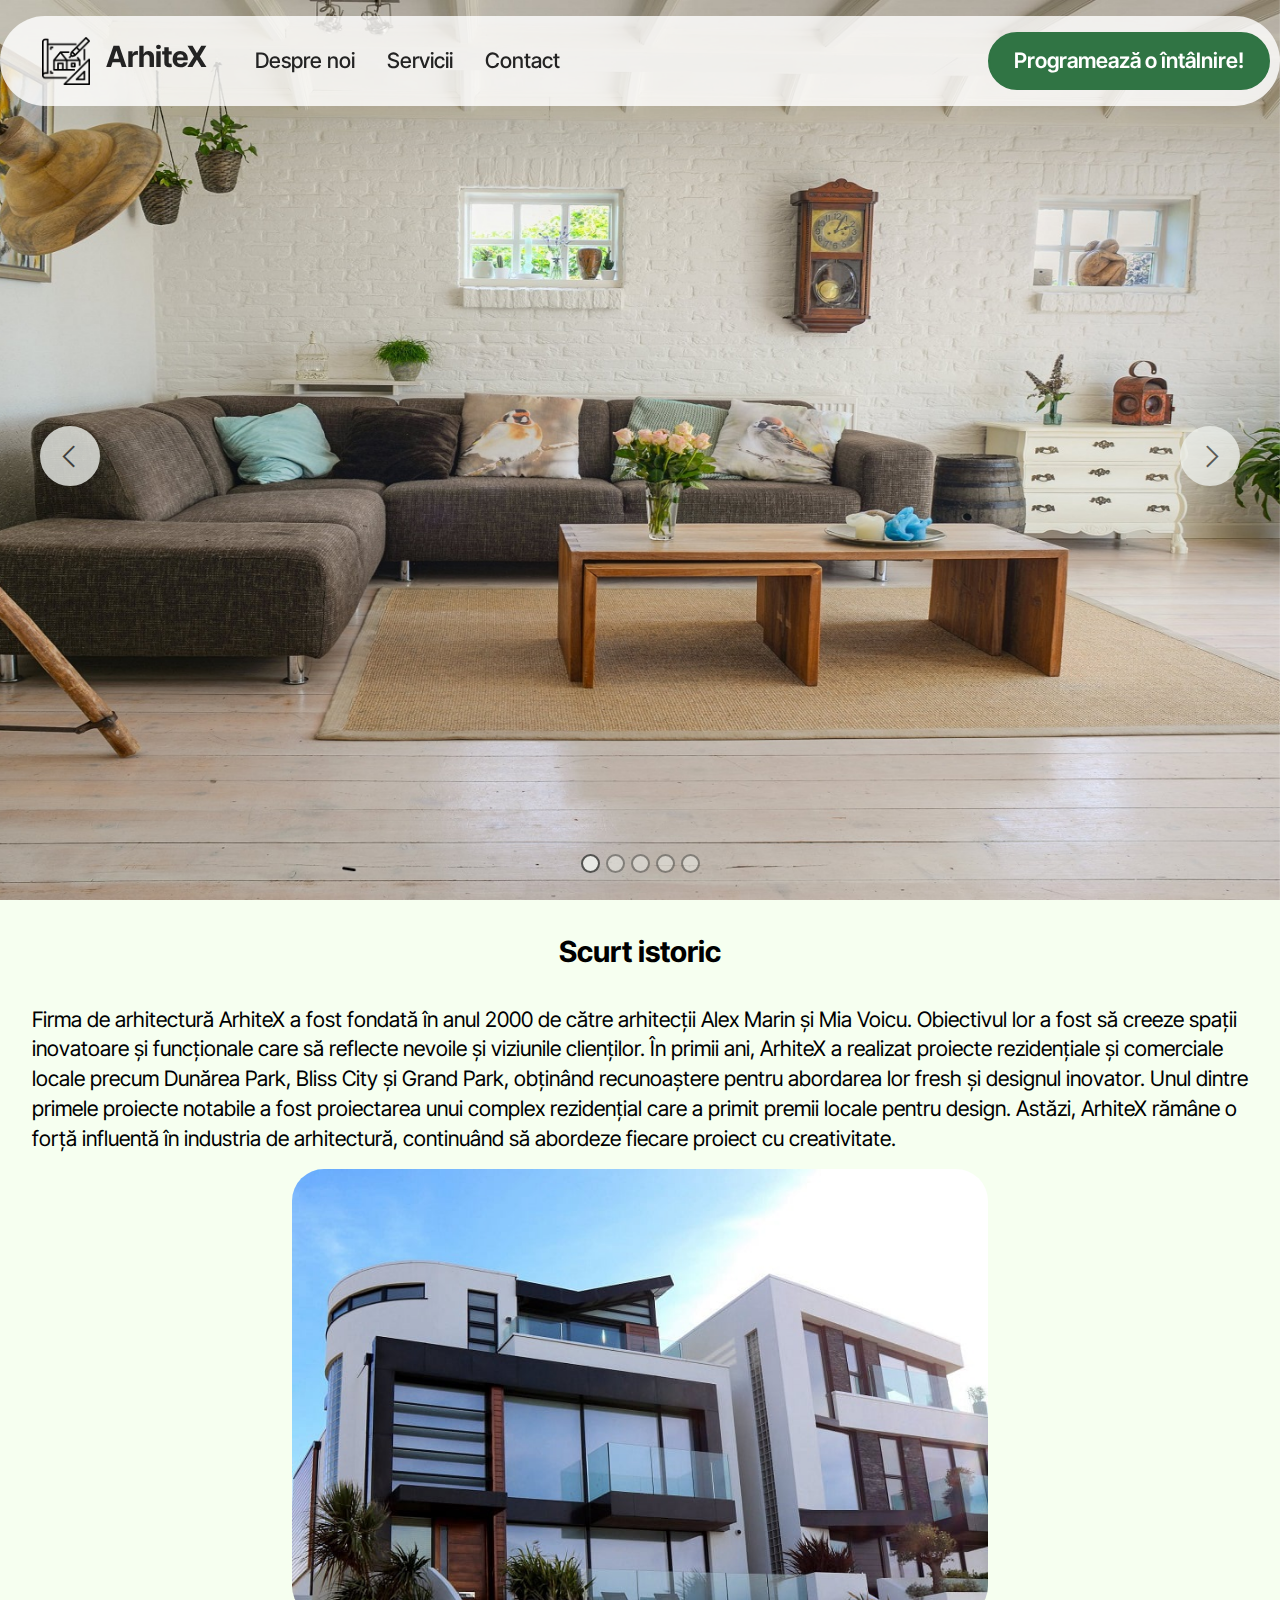
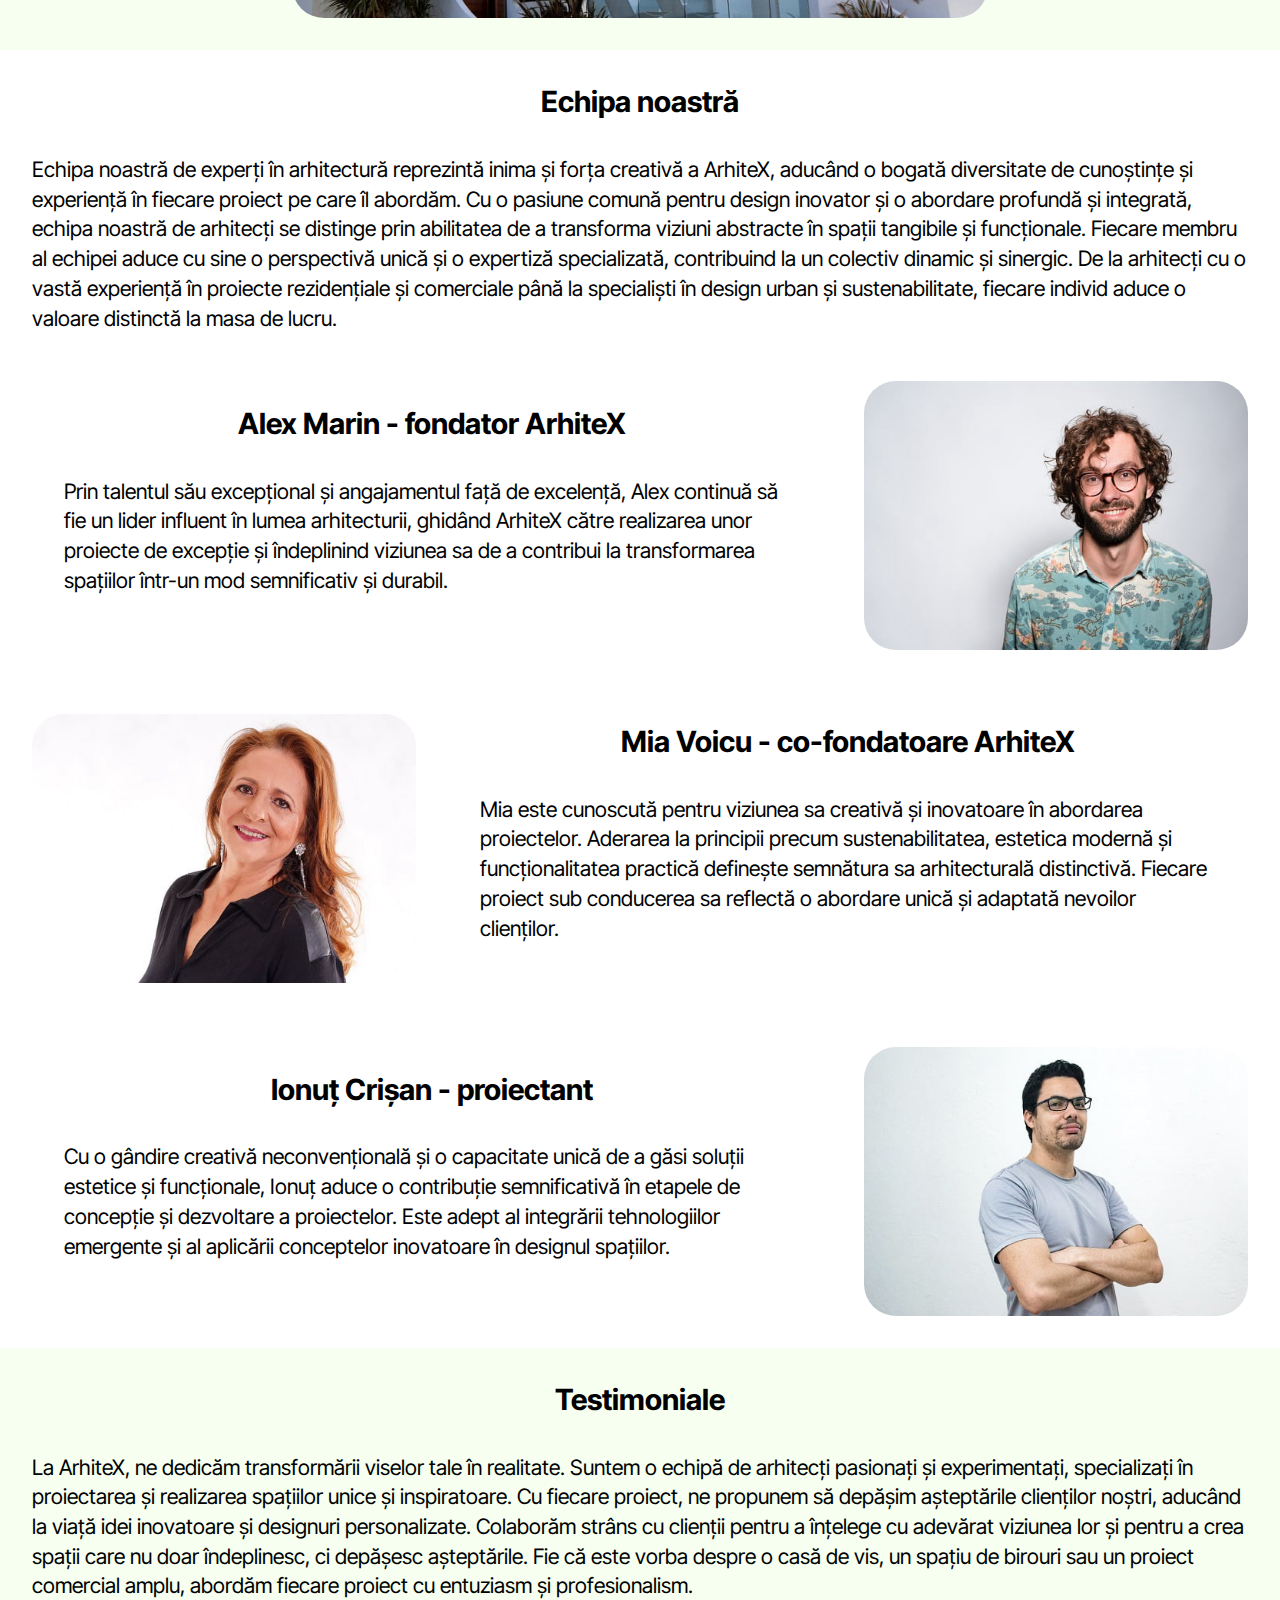
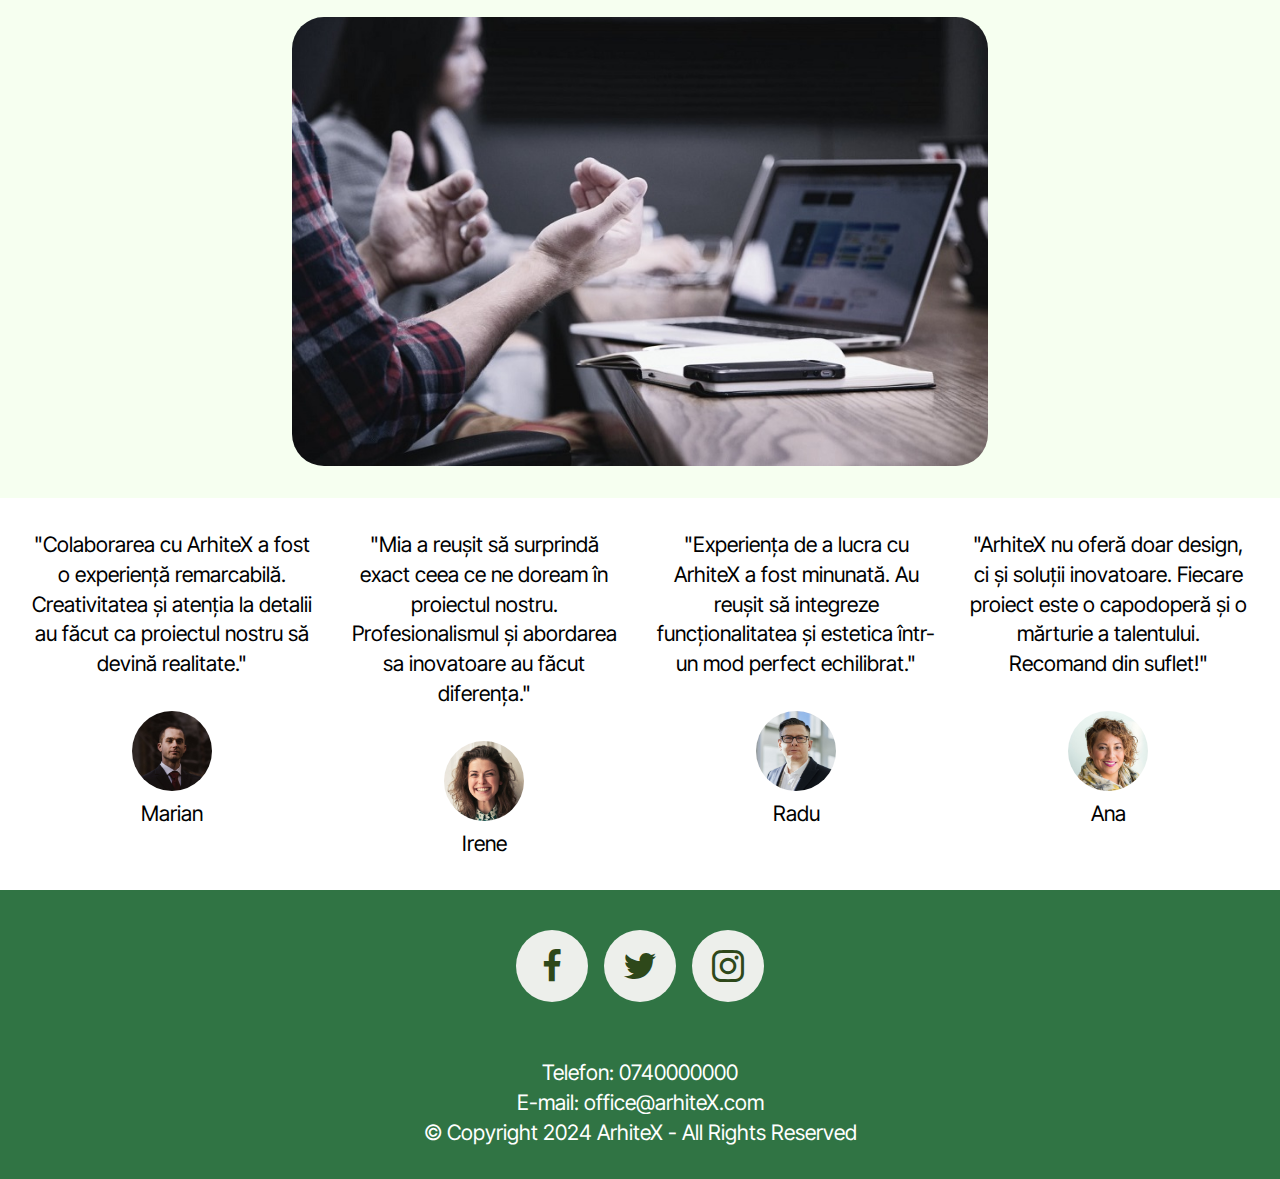
==== index.html @ 1a8def07 "Prima versiune a site-ului" ====
<!DOCTYPE html>
<html lang="ro">
	<head>
		<meta charset="UTF-8" />
		<meta name="author" content="Păștină Patrisia-Alexia" />
		<meta
			name="keywords"
			content="arhitect, portofoliu profesional, portofoliu"
		/>
		<meta
			name="viewport"
			content="width=device-width, initial-scale=1, minimum-scale=1"
		/>
		<meta
			name="description"
			content="Descoperiți lumea frumuseții și inovației în arhitectură pe Arhitectura dincolo de linii. Explorează proiecte creative, idei inspirate și soluții de design captivante, realizate de arhitectul nostru, Alex Marin. Aici, arhitectura devine artă, iar spațiul devine o experiență. Alăturați-vă comunității noastre de pasionați de design și descoperiți o perspectivă unică asupra formei și funcției în lumea construită."
		/>

		<title>ArhiteX</title>
		<link
			rel="stylesheet"
			href="assets/web/assets/mobirise-icons2/mobirise2.css"
		/>
		<link rel="stylesheet" href="assets/bootstrap/css/bootstrap.min.css" />
		<link rel="stylesheet" href="assets/bootstrap/css/bootstrap-grid.min.css" />
		<link
			rel="stylesheet"
			href="assets/bootstrap/css/bootstrap-reboot.min.css"
		/>
		<link rel="stylesheet" href="assets/dropdown/css/style.css" />
		<link rel="stylesheet" href="assets/socicon/css/styles.css" />
		<link rel="stylesheet" href="assets/theme/css/style.css" />
		<link
			rel="preload"
			href="https://fonts.googleapis.com/css?family=Inter+Tight:100,200,300,400,500,600,700,800,900,100i,200i,300i,400i,500i,600i,700i,800i,900i&display=swap"
			as="style"
			onload="this.onload=null;this.rel='stylesheet'"
		/>
		<noscript
			><link
				rel="stylesheet"
				href="https://fonts.googleapis.com/css?family=Inter+Tight:100,200,300,400,500,600,700,800,900,100i,200i,300i,400i,500i,600i,700i,800i,900i&display=swap"
		/></noscript>
		<link
			rel="preload"
			as="style"
			href="assets/mobirise/css/mbr-additional.css?v=CfLyVb"
		/>
		<link
			rel="stylesheet"
			href="assets/mobirise/css/mbr-additional.css?v=CfLyVb"
			type="text/css"
		/>
	</head>
	<body>
		<div
			data-bs-version="5.1"
			class="menu menu1 cid-u19GZ7Nw1A"
			id="menu01-16"
		>
			<nav class="navbar navbar-dropdown navbar-fixed-top navbar-expand-lg">
				<div class="container">
					<div class="navbar-brand">
						<span class="navbar-logo">
							<img
								src="assets/images/logo.png"
								alt="Logo cu o schiță"
								style="height: 3rem"
							/>
						</span>
						<div class="navbar-caption-wrap">
							<h1 class="navbar-caption text-black display-5">ArhiteX</h1>
						</div>
					</div>
					<button
						class="navbar-toggler"
						type="button"
						data-toggle="collapse"
						data-bs-toggle="collapse"
						data-target="#navbarSupportedContent"
						data-bs-target="#navbarSupportedContent"
						aria-expanded="false"
						aria-label="Toggle navigation"
					>
						<span class="hamburger">
							<span></span>
							<span></span>
							<span></span>
							<span></span>
						</span>
					</button>
					<div class="collapse navbar-collapse" id="navbarSupportedContent">
						<ul class="navbar-nav nav-dropdown" data-app-modern-menu="true">
							<li class="nav-item">
								<a
									class="nav-link link text-black text-primary display-4"
									href="index.html"
									aria-expanded="false"
									>Despre noi</a
								>
							</li>
							<li class="nav-item">
								<a
									class="nav-link link text-black text-primary display-4"
									href="page1.html"
									>Servicii</a
								>
							</li>
							<li class="nav-item">
								<a
									class="nav-link link text-black text-primary display-4"
									href="page2.html"
									>Contact</a
								>
							</li>
						</ul>

						<div class="navbar-buttons mbr-section-btn">
							<a class="btn btn-secondary display-4" href="page2.html#form02-1b"
								>Programează o întâlnire!</a
							>
						</div>
					</div>
				</div>
			</nav>
		</div>

		<div
			data-bs-version="5.1"
			class="slider3 cid-u19RJ7uGPV mbr-fullscreen"
			id="slider03-1"
		>
			<div
				class="carousel slide carousel-fade"
				id="u1pXaKkOpe"
				data-interval="5000"
				data-bs-interval="5000"
			>
				<ol class="carousel-indicators">
					<li
						data-slide-to="0"
						data-bs-slide-to="0"
						class="active"
						data-target="#u1pXaKkOpe"
						data-bs-target="#u1pXaKkOpe"
					></li>
					<li
						data-slide-to="1"
						data-bs-slide-to="1"
						data-target="#u1pXaKkOpe"
						data-bs-target="#u1pXaKkOpe"
					></li>
					<li
						data-slide-to="2"
						data-bs-slide-to="2"
						data-target="#u1pXaKkOpe"
						data-bs-target="#u1pXaKkOpe"
					></li>
					<li
						data-slide-to="3"
						data-bs-slide-to="3"
						data-target="#u1pXaKkOpe"
						data-bs-target="#u1pXaKkOpe"
					></li>
					<li
						data-slide-to="4"
						data-bs-slide-to="4"
						data-target="#u1pXaKkOpe"
						data-bs-target="#u1pXaKkOpe"
					></li>
				</ol>
				<div class="carousel-inner">
					<div class="carousel-item slider-image item active">
						<div class="item-wrapper">
							<img
								class="d-block w-100"
								src="assets/images/carusel.jpeg"
								alt="Living cu canapea și masă"
								data-slide-to="0"
								data-bs-slide-to="0"
							/>
						</div>
					</div>
					<div class="carousel-item slider-image item">
						<div class="item-wrapper">
							<img
								class="d-block w-100"
								src="assets/images/carusel1.jpg"
								alt="O cameră de zi cu mobilier de lemn, în stil minimalist"
								data-slide-to="1"
								data-bs-slide-to="1"
							/>
						</div>
					</div>
					<div class="carousel-item slider-image item">
						<div class="item-wrapper">
							<img
								class="d-block w-100"
								src="assets/images/carusel2.jpg"
								alt="O cameră în care este o masă înconjurată de scaune verzi"
								data-slide-to="2"
								data-bs-slide-to="2"
							/>
						</div>
					</div>
					<div class="carousel-item slider-image item">
						<div class="item-wrapper">
							<img
								class="d-block w-100"
								src="assets/images/carusel3.jpg"
								alt="Hol cu parchet din lemn și tablouri pe pereți"
								data-slide-to="3"
								data-bs-slide-to="3"
							/>
						</div>
					</div>
					<div class="carousel-item slider-image item">
						<div class="item-wrapper">
							<img
								class="d-block w-100"
								src="assets/images/carusel4.jpg"
								alt="Baie în stil minimalist cu cadă "
								data-slide-to="4"
								data-bs-slide-to="4"
							/>
						</div>
					</div>
				</div>
				<a
					class="carousel-control carousel-control-prev"
					role="button"
					data-slide="prev"
					data-bs-slide="prev"
					href="#u1pXaKkOpe"
				>
					<span
						class="mobi-mbri mobi-mbri-arrow-prev"
						aria-hidden="true"
					></span>
					<span class="sr-only visually-hidden">Previous</span>
				</a>
				<a
					class="carousel-control carousel-control-next"
					role="button"
					data-slide="next"
					data-bs-slide="next"
					href="#u1pXaKkOpe"
				>
					<span
						class="mobi-mbri mobi-mbri-arrow-next"
						aria-hidden="true"
					></span>
					<span class="sr-only visually-hidden">Next</span>
				</a>
			</div>
		</div>

		<section
			data-bs-version="5.1"
			class="article12 cid-u1bPAFe9vR"
			id="article12-v"
		>
			<div class="container">
				<div class="row justify-content-center">
					<div class="col-md-12 col-lg-12">
						<h2 class="mbr-section-title mbr-fonts-style mb-4 mt-0 display-5">
							<strong>Scurt istoric</strong>
						</h2>

						<p class="mbr-text mbr-fonts-style display-7">
							Firma de arhitectură ArhiteX a fost fondată în anul 2000 de către
							arhitecții Alex Marin și Mia Voicu. Obiectivul lor a fost să
							creeze spații inovatoare și funcționale care să reflecte nevoile
							și viziunile clienților. În primii ani, ArhiteX a realizat
							proiecte rezidențiale și comerciale locale precum Dunărea Park,
							Bliss City și Grand Park, obținând recunoaștere pentru abordarea
							lor fresh și designul inovator. Unul dintre primele proiecte
							notabile a fost proiectarea unui complex rezidențial care a primit
							premii locale pentru design. Astăzi, ArhiteX rămâne o forță
							influentă în industria de arhitectură, continuând să abordeze
							fiecare proiect cu creativitate.
						</p>
					</div>
				</div>
			</div>
		</section>

		<div data-bs-version="5.1" class="image3 cid-u1bNck2PI9" id="image03-s">
			<div class="container">
				<div class="row justify-content-center">
					<div class="col-12 col-lg-7">
						<div class="image-wrapper">
							<img
								class="w-100"
								src="assets/images/istoric.jpg"
								alt="Clădire rezidențială cu balcoane de sticlă"
							/>
						</div>
					</div>
				</div>
			</div>
		</div>

		<section
			data-bs-version="5.1"
			class="article12 cid-u1adoJZUr0"
			id="article12-8"
		>
			<div class="container">
				<div class="row justify-content-center">
					<div class="col-md-12 col-lg-12">
						<h2 class="mbr-section-title mbr-fonts-style mb-4 mt-0 display-5">
							<strong>Echipa noastră</strong>
						</h2>

						<p class="mbr-text mbr-fonts-style display-7">
							Echipa noastră de experți în arhitectură reprezintă inima și forța
							creativă a ArhiteX, aducând o bogată diversitate de cunoștințe și
							experiență în fiecare proiect pe care îl abordăm. Cu o pasiune
							comună pentru design inovator și o abordare profundă și integrată,
							echipa noastră de arhitecți se distinge prin abilitatea de a
							transforma viziuni abstracte în spații tangibile și funcționale.
							Fiecare membru al echipei aduce cu sine o perspectivă unică și o
							expertiză specializată, contribuind la un colectiv dinamic și
							sinergic. De la arhitecți cu o vastă experiență în proiecte
							rezidențiale și comerciale până la specialiști în design urban și
							sustenabilitate, fiecare individ aduce o valoare distinctă la masa
							de lucru.
						</p>
					</div>
				</div>
			</div>
		</section>

		<section
			data-bs-version="5.1"
			class="features38 cid-u1bESWtDpF"
			id="features038-q"
		>
			<div class="container">
				<div class="row justify-content-center">
					<div class="col-12 col-md-12 col-lg">
						<div class="text-wrapper align-left">
							<h3 class="mbr-section-title mbr-fonts-style mb-4 display-5">
								<strong>Alex Marin - fondator ArhiteX</strong>
							</h3>
							<p class="mbr-text align-left mbr-fonts-style mb-4 display-7">
								Prin talentul său excepțional și angajamentul față de excelență,
								Alex continuă să fie un lider influent în lumea arhitecturii,
								ghidând ArhiteX către realizarea unor proiecte de excepție și
								îndeplinind viziunea sa de a contribui la transformarea
								spațiilor într-un mod semnificativ și durabil.
							</p>
						</div>
					</div>
					<div class="col-12 col-md-12 col-lg-4 image-wrapper">
						<img
							class="w-100"
							src="assets/images/echipa.jpg"
							alt="Un bărbat cu ochelari și păr creț care zâmbește"
						/>
					</div>
				</div>
				<div class="row row-reverse justify-content-center">
					<div class="col-12 col-md-12 col-lg">
						<div class="text-wrapper align-left">
							<h3 class="mbr-section-title mbr-fonts-style mb-4 display-5">
								<strong>Mia Voicu - co-fondatoare ArhiteX</strong>
							</h3>
							<p class="mbr-text align-left mbr-fonts-style mb-4 display-7">
								Mia este cunoscută pentru viziunea sa creativă și inovatoare în
								abordarea proiectelor. Aderarea la principii precum
								sustenabilitatea, estetica modernă și funcționalitatea practică
								definește semnătura sa arhitecturală distinctivă. Fiecare
								proiect sub conducerea sa reflectă o abordare unică și adaptată
								nevoilor clienților.<br />
							</p>
						</div>
					</div>
					<div class="col-12 col-md-12 col-lg-4 image-wrapper">
						<img
							class="w-100"
							src="assets/images/echipa1.jpg"
							alt="O femeie roșcată care zâmbește"
						/>
					</div>
				</div>
				<div class="row justify-content-center">
					<div class="col-12 col-md-12 col-lg">
						<div class="text-wrapper align-left">
							<h3 class="mbr-section-title mbr-fonts-style mb-4 display-5">
								<strong>Ionuț Crișan - proiectant</strong>
							</h3>
							<p class="mbr-text align-left mbr-fonts-style mb-4 display-7">
								Cu o gândire creativă neconvențională și o capacitate unică de a
								găsi soluții estetice și funcționale, Ionuț aduce o contribuție
								semnificativă în etapele de concepție și dezvoltare a
								proiectelor. Este adept al integrării tehnologiilor emergente și
								al aplicării conceptelor inovatoare în designul spațiilor.
							</p>
						</div>
					</div>
					<div class="col-12 col-md-12 col-lg-4 image-wrapper">
						<img
							class="w-100"
							src="assets/images/echipa2.jpg"
							alt="Un bărbat în tricou gri cu ochelari"
						/>
					</div>
				</div>
			</div>
		</section>

		<section
			data-bs-version="5.1"
			class="article12 cid-u1bPXqZzam"
			id="article12-w"
		>
			<div class="container">
				<div class="row justify-content-center">
					<div class="col-md-12 col-lg-12">
						<h2 class="mbr-section-title mbr-fonts-style mb-4 mt-0 display-5">
							<strong>Testimoniale</strong>
						</h2>

						<p class="mbr-text mbr-fonts-style display-7">
							La ArhiteX, ne dedicăm transformării viselor tale în realitate.
							Suntem o echipă de arhitecți pasionați și experimentați,
							specializați în proiectarea și realizarea spațiilor unice și
							inspiratoare. Cu fiecare proiect, ne propunem să depășim
							așteptările clienților noștri, aducând la viață idei inovatoare și
							designuri personalizate. Colaborăm strâns cu clienții pentru a
							înțelege cu adevărat viziunea lor și pentru a crea spații care nu
							doar îndeplinesc, ci depășesc așteptările. Fie că este vorba
							despre o casă de vis, un spațiu de birouri sau un proiect
							comercial amplu, abordăm fiecare proiect cu entuziasm și
							profesionalism.
						</p>
					</div>
				</div>
			</div>
		</section>

		<div data-bs-version="5.1" class="image3 cid-u1bMtQJY2E" id="image03-r">
			<div class="container">
				<div class="row justify-content-center">
					<div class="col-12 col-lg-7">
						<div class="image-wrapper">
							<img
								class="w-100"
								src="assets/images/testimoniale.jpg"
								alt="Două persoane care discută un plan arhitectural"
							/>
						</div>
					</div>
				</div>
			</div>
		</div>

		<section
			data-bs-version="5.1"
			class="people05 cid-u1agXXKBl7"
			id="people05-c"
		>
			<div class="container">
				<div class="row">
					<div
						class="item features-without-image col-12 col-md-6 col-lg-3 active"
					>
						<div class="item-wrapper">
							<div class="card-box align-left">
								<p class="card-text mbr-fonts-style display-7">
									"Colaborarea cu ArhiteX a fost o experiență remarcabilă.
									Creativitatea și atenția la detalii au făcut ca proiectul
									nostru să devină realitate."
								</p>
								<div class="img-wrapper mt-4 mb-2">
									<img
										src="assets/images/testimonial.jpg"
										data-slide-to="2"
										data-bs-slide-to="3"
										alt="Bărbat îmbrăcat elegant"
									/>
								</div>
								<h3 class="card-title mbr-fonts-style display-7">Marian</h3>
							</div>
						</div>
					</div>

					<div class="item features-without-image col-12 col-md-6 col-lg-3">
						<div class="item-wrapper">
							<div class="card-box align-left">
								<p class="card-text mbr-fonts-style display-7">
									"Mia a reușit să surprindă exact ceea ce ne doream în
									proiectul nostru. Profesionalismul și abordarea sa inovatoare
									au făcut diferența."
								</p>
								<div class="img-wrapper mt-4 mb-2">
									<img
										src="assets/images/testimonial1.jpg"
										data-slide-to="4"
										data-bs-slide-to="4"
										alt="Femeie care zâmbește larg"
									/>
								</div>
								<h3 class="card-title mbr-fonts-style display-7">Irene</h3>
							</div>
						</div>
					</div>
					<div class="item features-without-image col-12 col-md-6 col-lg-3">
						<div class="item-wrapper">
							<div class="card-box align-left">
								<p class="card-text mbr-fonts-style display-7">
									"Experiența de a lucra cu ArhiteX a fost minunată. Au reușit
									să integreze funcționalitatea și estetica într-un mod perfect
									echilibrat."<br />
								</p>
								<div class="img-wrapper mt-4 mb-2">
									<img
										src="assets/images/testimonial2.jpg"
										data-slide-to="5"
										data-bs-slide-to="5"
										alt="Un bărbat îmbăcat elegant care poartă ochelari"
									/>
								</div>
								<h3 class="card-title mbr-fonts-style display-7">Radu</h3>
							</div>
						</div>
					</div>
					<div class="item features-without-image col-12 col-md-6 col-lg-3">
						<div class="item-wrapper">
							<div class="card-box align-left">
								<p class="card-text mbr-fonts-style display-7">
									"ArhiteX nu oferă doar design, ci și soluții inovatoare.
									Fiecare proiect este o capodoperă și o mărturie a talentului.
									Recomand din suflet!"
								</p>
								<div class="img-wrapper mt-4 mb-2">
									<img
										src="assets/images/testimonial3.jpg"
										data-slide-to="6"
										data-bs-slide-to="6"
										alt="Femeie cu părul creț care zâmbește"
									/>
								</div>
								<h3 class="card-title mbr-fonts-style display-7">Ana</h3>
							</div>
						</div>
					</div>
				</div>
			</div>
		</section>

		<div
			data-bs-version="5.1"
			class="footer3 cid-u1hlueOngD"
			id="footer03-15"
		>
			<div class="container">
				<div class="row">
					<div class="col-12 mt-4">
						<div class="social-row">
							<div class="soc-item">
								<a href="https://www.facebook.com/" target="_blank">
									<span
										class="mbr-iconfont display-7 socicon-facebook socicon"
									></span>
								</a>
							</div>
							<div class="soc-item">
								<a href="https://twitter.com/" target="_blank">
									<span class="mbr-iconfont socicon-twitter socicon"></span>
								</a>
							</div>
							<div class="soc-item">
								<a href="https://www.instagram.com/" target="_blank">
									<span class="mbr-iconfont socicon-instagram socicon"></span>
								</a>
							</div>
						</div>
					</div>
					<div class="col-12 mt-5">
						<p class="mbr-fonts-style copyright display-7">
							Telefon: 0740000000
							<br />
							E-mail: office@arhiteX.com
							<br />
							© Copyright 2024 ArhiteX - All Rights Reserved
						</p>
					</div>
				</div>
			</div>
		</div>

		<script src="assets/bootstrap/js/bootstrap.bundle.min.js"></script>
		<script src="assets/smoothscroll/smooth-scroll.js"></script>
		<script src="assets/ytplayer/index.js"></script>
		<script src="assets/dropdown/js/navbar-dropdown.js"></script>
		<script src="assets/theme/js/script.js"></script>
	</body>
</html>
---- assets/web/assets/mobirise-icons2/mobirise2.css ----
@font-face {
  font-family: 'Moririse2';
  font-display: swap;
  src:  url('mobirise2.eot?f2bix4');
  src:  url('mobirise2.eot?f2bix4#iefix') format('embedded-opentype'),
    url('mobirise2.ttf?f2bix4') format('truetype'),
    url('mobirise2.woff?f2bix4') format('woff'),
    url('mobirise2.svg?f2bix4#mobirise2') format('svg');
  font-weight: normal;
  font-style: normal;
}

[class^="mobi-"], [class*=" mobi-"] {
  /* use !important to prevent issues with browser extensions that change fonts */
  font-family: 'Moririse2' !important;
  speak: none;
  font-style: normal;
  font-weight: normal;
  font-variant: normal;
  text-transform: none;
  line-height: 1;

  /* Better Font Rendering =========== */
  -webkit-font-smoothing: antialiased;
  -moz-osx-font-smoothing: grayscale;
}

.mobi-mbri-add-submenu:before {
  content: "\e900";
}
.mobi-mbri-alert:before {
  content: "\e901";
}
.mobi-mbri-align-center:before {
  content: "\e902";
}
.mobi-mbri-align-justify:before {
  content: "\e903";
}
.mobi-mbri-align-left:before {
  content: "\e904";
}
.mobi-mbri-align-right:before {
  content: "\e905";
}
.mobi-mbri-android:before {
  content: "\e906";
}
.mobi-mbri-apple:before {
  content: "\e907";
}
.mobi-mbri-arrow-down:before {
  content: "\e908";
}
.mobi-mbri-arrow-next:before {
  content: "\e909";
}
.mobi-mbri-arrow-prev:before {
  content: "\e90a";
}
.mobi-mbri-arrow-up:before {
  content: "\e90b";
}
.mobi-mbri-bold:before {
  content: "\e90c";
}
.mobi-mbri-bookmark:before {
  content: "\e90d";
}
.mobi-mbri-bootstrap:before {
  content: "\e90e";
}
.mobi-mbri-briefcase:before {
  content: "\e90f";
}
.mobi-mbri-browse:before {
  content: "\e910";
}
.mobi-mbri-bulleted-list:before {
  content: "\e911";
}
.mobi-mbri-calendar:before {
  content: "\e912";
}
.mobi-mbri-camera:before {
  content: "\e913";
}
.mobi-mbri-cart-add:before {
  content: "\e914";
}
.mobi-mbri-cart-full:before {
  content: "\e915";
}
.mobi-mbri-cash:before {
  content: "\e916";
}
.mobi-mbri-change-style:before {
  content: "\e917";
}
.mobi-mbri-chat:before {
  content: "\e918";
}
.mobi-mbri-clock:before {
  content: "\e919";
}
.mobi-mbri-close:before {
  content: "\e91a";
}
.mobi-mbri-cloud:before {
  content: "\e91b";
}
.mobi-mbri-code:before {
  content: "\e91c";
}
.mobi-mbri-contact-form:before {
  content: "\e91d";
}
.mobi-mbri-credit-card:before {
  content: "\e91e";
}
.mobi-mbri-cursor-click:before {
  content: "\e91f";
}
.mobi-mbri-cust-feedback:before {
  content: "\e920";
}
.mobi-mbri-database:before {
  content: "\e921";
}
.mobi-mbri-delivery:before {
  content: "\e922";
}
.mobi-mbri-desktop:before {
  content: "\e923";
}
.mobi-mbri-devices:before {
  content: "\e924";
}
.mobi-mbri-down:before {
  content: "\e925";
}
.mobi-mbri-download-2:before {
  content: "\e926";
}
.mobi-mbri-download:before {
  content: "\e927";
}
.mobi-mbri-drag-n-drop-2:before {
  content: "\e928";
}
.mobi-mbri-drag-n-drop:before {
  content: "\e929";
}
.mobi-mbri-edit-2:before {
  content: "\e92a";
}
.mobi-mbri-edit:before {
  content: "\e92b";
}
.mobi-mbri-error:before {
  content: "\e92c";
}
.mobi-mbri-extension:before {
  content: "\e92d";
}
.mobi-mbri-features:before {
  content: "\e92e";
}
.mobi-mbri-file:before {
  content: "\e92f";
}
.mobi-mbri-flag:before {
  content: "\e930";
}
.mobi-mbri-folder:before {
  content: "\e931";
}
.mobi-mbri-gift:before {
  content: "\e932";
}
.mobi-mbri-github:before {
  content: "\e933";
}
.mobi-mbri-globe-2:before {
  content: "\e934";
}
.mobi-mbri-globe:before {
  content: "\e935";
}
.mobi-mbri-growing-chart:before {
  content: "\e936";
}
.mobi-mbri-hearth:before {
  content: "\e937";
}
.mobi-mbri-help:before {
  content: "\e938";
}
.mobi-mbri-home:before {
  content: "\e939";
}
.mobi-mbri-hot-cup:before {
  content: "\e93a";
}
.mobi-mbri-idea:before {
  content: "\e93b";
}
.mobi-mbri-image-gallery:before {
  content: "\e93c";
}
.mobi-mbri-image-slider:before {
  content: "\e93d";
}
.mobi-mbri-info:before {
  content: "\e93e";
}
.mobi-mbri-italic:before {
  content: "\e93f";
}
.mobi-mbri-key:before {
  content: "\e940";
}
.mobi-mbri-laptop:before {
  content: "\e941";
}
.mobi-mbri-layers:before {
  content: "\e942";
}
.mobi-mbri-left-right:before {
  content: "\e943";
}
.mobi-mbri-left:before {
  content: "\e944";
}
.mobi-mbri-letter:before {
  content: "\e945";
}
.mobi-mbri-like:before {
  content: "\e946";
}
.mobi-mbri-link:before {
  content: "\e947";
}
.mobi-mbri-lock:before {
  content: "\e948";
}
.mobi-mbri-login:before {
  content: "\e949";
}
.mobi-mbri-logout:before {
  content: "\e94a";
}
.mobi-mbri-magic-stick:before {
  content: "\e94b";
}
.mobi-mbri-map-pin:before {
  content: "\e94c";
}
.mobi-mbri-menu:before {
  content: "\e94d";
}
.mobi-mbri-mobile-2:before {
  content: "\e94e";
}
.mobi-mbri-mobile-horizontal:before {
  content: "\e94f";
}
.mobi-mbri-mobile:before {
  content: "\e950";
}
.mobi-mbri-mobirise:before {
  content: "\e951";
}
.mobi-mbri-more-horizontal:before {
  content: "\e952";
}
.mobi-mbri-more-vertical:before {
  content: "\e953";
}
.mobi-mbri-music:before {
  content: "\e954";
}
.mobi-mbri-new-file:before {
  content: "\e955";
}
.mobi-mbri-numbered-list:before {
  content: "\e956";
}
.mobi-mbri-opened-folder:before {
  content: "\e957";
}
.mobi-mbri-pages:before {
  content: "\e958";
}
.mobi-mbri-paper-plane:before {
  content: "\e959";
}
.mobi-mbri-paperclip:before {
  content: "\e95a";
}
.mobi-mbri-phone:before {
  content: "\e95b";
}
.mobi-mbri-photo:before {
  content: "\e95c";
}
.mobi-mbri-photos:before {
  content: "\e95d";
}
.mobi-mbri-pin:before {
  content: "\e95e";
}
.mobi-mbri-play:before {
  content: "\e95f";
}
.mobi-mbri-plus:before {
  content: "\e960";
}
.mobi-mbri-preview:before {
  content: "\e961";
}
.mobi-mbri-print:before {
  content: "\e962";
}
.mobi-mbri-protect:before {
  content: "\e963";
}
.mobi-mbri-question:before {
  content: "\e964";
}
.mobi-mbri-quote-left:before {
  content: "\e965";
}
.mobi-mbri-quote-right:before {
  content: "\e966";
}
.mobi-mbri-redo:before {
  content: "\e967";
}
.mobi-mbri-refresh:before {
  content: "\e968";
}
.mobi-mbri-responsive-2:before {
  content: "\e969";
}
.mobi-mbri-responsive:before {
  content: "\e96a";
}
.mobi-mbri-right:before {
  content: "\e96b";
}
.mobi-mbri-rocket:before {
  content: "\e96c";
}
.mobi-mbri-sad-face:before {
  content: "\e96d";
}
.mobi-mbri-sale:before {
  content: "\e96e";
}
.mobi-mbri-save:before {
  content: "\e96f";
}
.mobi-mbri-search:before {
  content: "\e970";
}
.mobi-mbri-setting-2:before {
  content: "\e971";
}
.mobi-mbri-setting-3:before {
  content: "\e972";
}
.mobi-mbri-setting:before {
  content: "\e973";
}
.mobi-mbri-share:before {
  content: "\e974";
}
.mobi-mbri-shopping-bag:before {
  content: "\e975";
}
.mobi-mbri-shopping-basket:before {
  content: "\e976";
}
.mobi-mbri-shopping-cart:before {
  content: "\e977";
}
.mobi-mbri-sites:before {
  content: "\e978";
}
.mobi-mbri-smile-face:before {
  content: "\e979";
}
.mobi-mbri-speed:before {
  content: "\e97a";
}
.mobi-mbri-star:before {
  content: "\e97b";
}
.mobi-mbri-success:before {
  content: "\e97c";
}
.mobi-mbri-sun:before {
  content: "\e97d";
}
.mobi-mbri-sun2:before {
  content: "\e97e";
}
.mobi-mbri-tablet-vertical:before {
  content: "\e97f";
}
.mobi-mbri-tablet:before {
  content: "\e980";
}
.mobi-mbri-target:before {
  content: "\e981";
}
.mobi-mbri-timer:before {
  content: "\e982";
}
.mobi-mbri-to-ftp:before {
  content: "\e983";
}
.mobi-mbri-to-local-drive:before {
  content: "\e984";
}
.mobi-mbri-touch-swipe:before {
  content: "\e985";
}
.mobi-mbri-touch:before {
  content: "\e986";
}
.mobi-mbri-trash:before {
  content: "\e987";
}
.mobi-mbri-underline:before {
  content: "\e988";
}
.mobi-mbri-undo:before {
  content: "\e989";
}
.mobi-mbri-unlink:before {
  content: "\e98a";
}
.mobi-mbri-unlock:before {
  content: "\e98b";
}
.mobi-mbri-up-down:before {
  content: "\e98c";
}
.mobi-mbri-up:before {
  content: "\e98d";
}
.mobi-mbri-update:before {
  content: "\e98e";
}
.mobi-mbri-upload-2:before {
  content: "\e98f";
}
.mobi-mbri-upload:before {
  content: "\e990";
}
.mobi-mbri-user-2:before {
  content: "\e991";
}
.mobi-mbri-user:before {
  content: "\e992";
}
.mobi-mbri-users:before {
  content: "\e993";
}
.mobi-mbri-video-play:before {
  content: "\e994";
}
.mobi-mbri-video:before {
  content: "\e995";
}
.mobi-mbri-watch:before {
  content: "\e996";
}
.mobi-mbri-website-theme-2:before {
  content: "\e997";
}
.mobi-mbri-website-theme:before {
  content: "\e998";
}
.mobi-mbri-wifi:before {
  content: "\e999";
}
.mobi-mbri-windows:before {
  content: "\e99a";
}
.mobi-mbri-zoom-in:before {
  content: "\e99b";
}
.mobi-mbri-zoom-out:before {
  content: "\e99c";
}
---- assets/dropdown/css/style.css ----
.navbar-dropdown {
  left: 0;
  padding: 0;
  position: absolute;
  right: 0;
  top: 0;
  transition: all 0.45s ease;
  z-index: 1030;
  background: #282828; }
  .navbar-dropdown .navbar-logo {
    margin-right: 0.8rem;
    transition: margin 0.3s ease-in-out;
    vertical-align: middle; }
    .navbar-dropdown .navbar-logo img {
      height: 3.125rem;
      transition: all 0.3s ease-in-out; }
    .navbar-dropdown .navbar-logo.mbr-iconfont {
      font-size: 3.125rem;
      line-height: 3.125rem; }
  .navbar-dropdown .navbar-caption {
    font-weight: 700;
    white-space: normal;
    vertical-align: -4px;
    line-height: 3.125rem !important; }
    .navbar-dropdown .navbar-caption, .navbar-dropdown .navbar-caption:hover {
      color: inherit;
      text-decoration: none; }
  .navbar-dropdown .mbr-iconfont + .navbar-caption {
    vertical-align: -1px; }
  .navbar-dropdown.navbar-fixed-top {
    position: fixed; }
  .navbar-dropdown .navbar-brand span {
    vertical-align: -4px; }
  .navbar-dropdown.bg-color.transparent {
    background: none; }
  .navbar-dropdown.navbar-short .navbar-brand {
    padding: 0.625rem 0; }
    .navbar-dropdown.navbar-short .navbar-brand span {
      vertical-align: -1px; }
  .navbar-dropdown.navbar-short .navbar-caption {
    line-height: 2.375rem !important;
    vertical-align: -2px; }
  .navbar-dropdown.navbar-short .navbar-logo {
    margin-right: 0.5rem; }
    .navbar-dropdown.navbar-short .navbar-logo img {
      height: 2.375rem; }
    .navbar-dropdown.navbar-short .navbar-logo.mbr-iconfont {
      font-size: 2.375rem;
      line-height: 2.375rem; }
  .navbar-dropdown.navbar-short .mbr-table-cell {
    height: 3.625rem; }
  .navbar-dropdown .navbar-close {
    left: 0.6875rem;
    position: fixed;
    top: 0.75rem;
    z-index: 1000; }
  .navbar-dropdown .hamburger-icon {
    content: "";
    display: inline-block;
    vertical-align: middle;
    width: 16px;
    -webkit-box-shadow: 0 -6px 0 1px #282828,0 0 0 1px #282828,0 6px 0 1px #282828;
    -moz-box-shadow: 0 -6px 0 1px #282828,0 0 0 1px #282828,0 6px 0 1px #282828;
    box-shadow: 0 -6px 0 1px #282828,0 0 0 1px #282828,0 6px 0 1px #282828; }

.dropdown-menu .dropdown-toggle[data-toggle="dropdown-submenu"]::after {
  border-bottom: 0.35em solid transparent;
  border-left: 0.35em solid;
  border-right: 0;
  border-top: 0.35em solid transparent;
  margin-left: 0.3rem; }

.dropdown-menu .dropdown-item:focus {
  outline: 0; }

.nav-dropdown {
  font-size: 0.75rem;
  font-weight: 500;
  height: auto !important; }
  .nav-dropdown .nav-btn {
    padding-left: 1rem; }
  .nav-dropdown .link {
    margin: .667em 1.667em;
    font-weight: 500;
    padding: 0;
    transition: color .2s ease-in-out; }
    .nav-dropdown .link.dropdown-toggle {
      margin-right: 2.583em; }
      .nav-dropdown .link.dropdown-toggle::after {
        margin-left: .25rem;
        border-top: 0.35em solid;
        border-right: 0.35em solid transparent;
        border-left: 0.35em solid transparent;
        border-bottom: 0; }
      .nav-dropdown .link.dropdown-toggle[aria-expanded="true"] {
        margin: 0;
        padding: 0.667em 3.263em  0.667em 1.667em; }
  .nav-dropdown .link::after,
  .nav-dropdown .dropdown-item::after {
    color: inherit; }
  .nav-dropdown .btn {
    font-size: 0.75rem;
    font-weight: 700;
    letter-spacing: 0;
    margin-bottom: 0;
    padding-left: 1.25rem;
    padding-right: 1.25rem; }
  .nav-dropdown .dropdown-menu {
    border-radius: 0;
    border: 0;
    left: 0;
    margin: 0;
    padding-bottom: 1.25rem;
    padding-top: 1.25rem;
    position: relative; }
  .nav-dropdown .dropdown-submenu {
    margin-left: 0.125rem;
    top: 0; }
  .nav-dropdown .dropdown-item {
    font-weight: 500;
    line-height: 2;
    padding: 0.3846em 4.615em 0.3846em 1.5385em;
    position: relative;
    transition: color .2s ease-in-out, background-color .2s ease-in-out; }
    .nav-dropdown .dropdown-item::after {
      margin-top: -0.3077em;
      position: absolute;
      right: 1.1538em;
      top: 50%; }
    .nav-dropdown .dropdown-item:focus, .nav-dropdown .dropdown-item:hover {
      background: none; }

@media (max-width: 767px) {
  .nav-dropdown.navbar-toggleable-sm {
    bottom: 0;
    display: none;
    left: 0;
    overflow-x: hidden;
    position: fixed;
    top: 0;
    transform: translateX(-100%);
    -ms-transform: translateX(-100%);
    -webkit-transform: translateX(-100%);
    width: 18.75rem;
    z-index: 999; } }
.nav-dropdown.navbar-toggleable-xl {
  bottom: 0;
  display: none;
  left: 0;
  overflow-x: hidden;
  position: fixed;
  top: 0;
  transform: translateX(-100%);
  -ms-transform: translateX(-100%);
  -webkit-transform: translateX(-100%);
  width: 18.75rem;
  z-index: 999; }

.nav-dropdown-sm {
  display: block !important;
  overflow-x: hidden;
  overflow: auto;
  padding-top: 3.875rem; }
  .nav-dropdown-sm::after {
    content: "";
    display: block;
    height: 3rem;
    width: 100%; }
  .nav-dropdown-sm.collapse.in ~ .navbar-close {
    display: block !important; }
  .nav-dropdown-sm.collapsing, .nav-dropdown-sm.collapse.in {
    transform: translateX(0);
    -ms-transform: translateX(0);
    -webkit-transform: translateX(0);
    transition: all 0.25s ease-out;
    -webkit-transition: all 0.25s ease-out;
    background: #282828; }
  .nav-dropdown-sm.collapsing[aria-expanded="false"] {
    transform: translateX(-100%);
    -ms-transform: translateX(-100%);
    -webkit-transform: translateX(-100%); }
  .nav-dropdown-sm .nav-item {
    display: block;
    margin-left: 0 !important;
    padding-left: 0; }
  .nav-dropdown-sm .link,
  .nav-dropdown-sm .dropdown-item {
    border-top: 1px dotted rgba(255, 255, 255, 0.1);
    font-size: 0.8125rem;
    line-height: 1.6;
    margin: 0 !important;
    padding: 0.875rem 2.4rem 0.875rem 1.5625rem !important;
    position: relative;
    white-space: normal; }
    .nav-dropdown-sm .link:focus, .nav-dropdown-sm .link:hover,
    .nav-dropdown-sm .dropdown-item:focus,
    .nav-dropdown-sm .dropdown-item:hover {
      background: rgba(0, 0, 0, 0.2) !important;
      color: #c0a375; }
  .nav-dropdown-sm .nav-btn {
    position: relative;
    padding: 1.5625rem 1.5625rem 0 1.5625rem; }
    .nav-dropdown-sm .nav-btn::before {
      border-top: 1px dotted rgba(255, 255, 255, 0.1);
      content: "";
      left: 0;
      position: absolute;
      top: 0;
      width: 100%; }
    .nav-dropdown-sm .nav-btn + .nav-btn {
      padding-top: 0.625rem; }
      .nav-dropdown-sm .nav-btn + .nav-btn::before {
        display: none; }
  .nav-dropdown-sm .btn {
    padding: 0.625rem 0; }
  .nav-dropdown-sm .dropdown-toggle[data-toggle="dropdown-submenu"]::after {
    margin-left: .25rem;
    border-top: 0.35em solid;
    border-right: 0.35em solid transparent;
    border-left: 0.35em solid transparent;
    border-bottom: 0; }
  .nav-dropdown-sm .dropdown-toggle[data-toggle="dropdown-submenu"][aria-expanded="true"]::after {
    border-top: 0;
    border-right: 0.35em solid transparent;
    border-left: 0.35em solid transparent;
    border-bottom: 0.35em solid; }
  .nav-dropdown-sm .dropdown-menu {
    margin: 0;
    padding: 0;
    position: relative;
    top: 0;
    left: 0;
    width: 100%;
    border: 0;
    float: none;
    border-radius: 0;
    background: none; }
  .nav-dropdown-sm .dropdown-submenu {
    left: 100%;
    margin-left: 0.125rem;
    margin-top: -1.25rem;
    top: 0; }

.navbar-toggleable-sm .nav-dropdown .dropdown-menu {
  position: absolute; }

.navbar-toggleable-sm .nav-dropdown .dropdown-submenu {
  left: 100%;
  margin-left: 0.125rem;
  margin-top: -1.25rem;
  top: 0; }

.navbar-toggleable-sm.opened .nav-dropdown .dropdown-menu {
  position: relative; }

.navbar-toggleable-sm.opened .nav-dropdown .dropdown-submenu {
  left: 0;
  margin-left: 00rem;
  margin-top: 0rem;
  top: 0; }

.is-builder .nav-dropdown.collapsing {
  transition: none !important; }
---- assets/socicon/css/styles.css ----
@charset "UTF-8";

@font-face {
  font-family: 'Socicon';
  src:  url('../fonts/socicon.eot');
  src:  url('../fonts/socicon.eot?#iefix') format('embedded-opentype'),
    url('../fonts/socicon.woff2') format('woff2'),
    url('../fonts/socicon.ttf') format('truetype'),
    url('../fonts/socicon.woff') format('woff'),
    url('../fonts/socicon.svg#socicon') format('svg');
  font-weight: normal;
  font-style: normal;
  font-display: swap;
}

[data-icon]:before {
  font-family: "socicon" !important;
  content: attr(data-icon);
  font-style: normal !important;
  font-weight: normal !important;
  font-variant: normal !important;
  text-transform: none !important;
  speak: none;
  line-height: 1;
  -webkit-font-smoothing: antialiased;
  -moz-osx-font-smoothing: grayscale;
}

[class^="socicon-"], [class*=" socicon-"] {
  /* use !important to prevent issues with browser extensions that change fonts */
  font-family: 'Socicon' !important;
  speak: none;
  font-style: normal;
  font-weight: normal;
  font-variant: normal;
  text-transform: none;
  line-height: 1;

  /* Better Font Rendering =========== */
  -webkit-font-smoothing: antialiased;
  -moz-osx-font-smoothing: grayscale;
}

.socicon-eitaa:before {
  content: "\e97c";
}
.socicon-soroush:before {
  content: "\e97d";
}
.socicon-bale:before {
  content: "\e97e";
}
.socicon-zazzle:before {
  content: "\e97b";
}
.socicon-society6:before {
  content: "\e97a";
}
.socicon-redbubble:before {
  content: "\e979";
}
.socicon-avvo:before {
  content: "\e978";
}
.socicon-stitcher:before {
  content: "\e977";
}
.socicon-googlehangouts:before {
  content: "\e974";
}
.socicon-dlive:before {
  content: "\e975";
}
.socicon-vsco:before {
  content: "\e976";
}
.socicon-flipboard:before {
  content: "\e973";
}
.socicon-ubuntu:before {
  content: "\e958";
}
.socicon-artstation:before {
  content: "\e959";
}
.socicon-invision:before {
  content: "\e95a";
}
.socicon-torial:before {
  content: "\e95b";
}
.socicon-collectorz:before {
  content: "\e95c";
}
.socicon-seenthis:before {
  content: "\e95d";
}
.socicon-googleplaymusic:before {
  content: "\e95e";
}
.socicon-debian:before {
  content: "\e95f";
}
.socicon-filmfreeway:before {
  content: "\e960";
}
.socicon-gnome:before {
  content: "\e961";
}
.socicon-itchio:before {
  content: "\e962";
}
.socicon-jamendo:before {
  content: "\e963";
}
.socicon-mix:before {
  content: "\e964";
}
.socicon-sharepoint:before {
  content: "\e965";
}
.socicon-tinder:before {
  content: "\e966";
}
.socicon-windguru:before {
  content: "\e967";
}
.socicon-cdbaby:before {
  content: "\e968";
}
.socicon-elementaryos:before {
  content: "\e969";
}
.socicon-stage32:before {
  content: "\e96a";
}
.socicon-tiktok:before {
  content: "\e96b";
}
.socicon-gitter:before {
  content: "\e96c";
}
.socicon-letterboxd:before {
  content: "\e96d";
}
.socicon-threema:before {
  content: "\e96e";
}
.socicon-splice:before {
  content: "\e96f";
}
.socicon-metapop:before {
  content: "\e970";
}
.socicon-naver:before {
  content: "\e971";
}
.socicon-remote:before {
  content: "\e972";
}
.socicon-internet:before {
  content: "\e957";
}
.socicon-moddb:before {
  content: "\e94b";
}
.socicon-indiedb:before {
  content: "\e94c";
}
.socicon-traxsource:before {
  content: "\e94d";
}
.socicon-gamefor:before {
  content: "\e94e";
}
.socicon-pixiv:before {
  content: "\e94f";
}
.socicon-myanimelist:before {
  content: "\e950";
}
.socicon-blackberry:before {
  content: "\e951";
}
.socicon-wickr:before {
  content: "\e952";
}
.socicon-spip:before {
  content: "\e953";
}
.socicon-napster:before {
  content: "\e954";
}
.socicon-beatport:before {
  content: "\e955";
}
.socicon-hackerone:before {
  content: "\e956";
}
.socicon-hackernews:before {
  content: "\e946";
}
.socicon-smashwords:before {
  content: "\e947";
}
.socicon-kobo:before {
  content: "\e948";
}
.socicon-bookbub:before {
  content: "\e949";
}
.socicon-mailru:before {
  content: "\e94a";
}
.socicon-gitlab:before {
  content: "\e945";
}
.socicon-instructables:before {
  content: "\e944";
}
.socicon-portfolio:before {
  content: "\e943";
}
.socicon-codered:before {
  content: "\e940";
}
.socicon-origin:before {
  content: "\e941";
}
.socicon-nextdoor:before {
  content: "\e942";
}
.socicon-udemy:before {
  content: "\e93f";
}
.socicon-livemaster:before {
  content: "\e93e";
}
.socicon-crunchbase:before {
  content: "\e93b";
}
.socicon-homefy:before {
  content: "\e93c";
}
.socicon-calendly:before {
  content: "\e93d";
}
.socicon-realtor:before {
  content: "\e90f";
}
.socicon-tidal:before {
  content: "\e910";
}
.socicon-qobuz:before {
  content: "\e911";
}
.socicon-natgeo:before {
  content: "\e912";
}
.socicon-mastodon:before {
  content: "\e913";
}
.socicon-unsplash:before {
  content: "\e914";
}
.socicon-homeadvisor:before {
  content: "\e915";
}
.socicon-angieslist:before {
  content: "\e916";
}
.socicon-codepen:before {
  content: "\e917";
}
.socicon-slack:before {
  content: "\e918";
}
.socicon-openaigym:before {
  content: "\e919";
}
.socicon-logmein:before {
  content: "\e91a";
}
.socicon-fiverr:before {
  content: "\e91b";
}
.socicon-gotomeeting:before {
  content: "\e91c";
}
.socicon-aliexpress:before {
  content: "\e91d";
}
.socicon-guru:before {
  content: "\e91e";
}
.socicon-appstore:before {
  content: "\e91f";
}
.socicon-homes:before {
  content: "\e920";
}
.socicon-zoom:before {
  content: "\e921";
}
.socicon-alibaba:before {
  content: "\e922";
}
.socicon-craigslist:before {
  content: "\e923";
}
.socicon-wix:before {
  content: "\e924";
}
.socicon-redfin:before {
  content: "\e925";
}
.socicon-googlecalendar:before {
  content: "\e926";
}
.socicon-shopify:before {
  content: "\e927";
}
.socicon-freelancer:before {
  content: "\e928";
}
.socicon-seedrs:before {
  content: "\e929";
}
.socicon-bing:before {
  content: "\e92a";
}
.socicon-doodle:before {
  content: "\e92b";
}
.socicon-bonanza:before {
  content: "\e92c";
}
.socicon-squarespace:before {
  content: "\e92d";
}
.socicon-toptal:before {
  content: "\e92e";
}
.socicon-gust:before {
  content: "\e92f";
}
.socicon-ask:before {
  content: "\e930";
}
.socicon-trulia:before {
  content: "\e931";
}
.socicon-loomly:before {
  content: "\e932";
}
.socicon-ghost:before {
  content: "\e933";
}
.socicon-upwork:before {
  content: "\e934";
}
.socicon-fundable:before {
  content: "\e935";
}
.socicon-booking:before {
  content: "\e936";
}
.socicon-googlemaps:before {
  content: "\e937";
}
.socicon-zillow:before {
  content: "\e938";
}
.socicon-niconico:before {
  content: "\e939";
}
.socicon-toneden:before {
  content: "\e93a";
}
.socicon-augment:before {
  content: "\e908";
}
.socicon-bitbucket:before {
  content: "\e909";
}
.socicon-fyuse:before {
  content: "\e90a";
}
.socicon-yt-gaming:before {
  content: "\e90b";
}
.socicon-sketchfab:before {
  content: "\e90c";
}
.socicon-mobcrush:before {
  content: "\e90d";
}
.socicon-microsoft:before {
  content: "\e90e";
}
.socicon-pandora:before {
  content: "\e907";
}
.socicon-messenger:before {
  content: "\e906";
}
.socicon-gamewisp:before {
  content: "\e905";
}
.socicon-bloglovin:before {
  content: "\e904";
}
.socicon-tunein:before {
  content: "\e903";
}
.socicon-gamejolt:before {
  content: "\e901";
}
.socicon-trello:before {
  content: "\e902";
}
.socicon-spreadshirt:before {
  content: "\e900";
}
.socicon-500px:before {
  content: "\e000";
}
.socicon-8tracks:before {
  content: "\e001";
}
.socicon-airbnb:before {
  content: "\e002";
}
.socicon-alliance:before {
  content: "\e003";
}
.socicon-amazon:before {
  content: "\e004";
}
.socicon-amplement:before {
  content: "\e005";
}
.socicon-android:before {
  content: "\e006";
}
.socicon-angellist:before {
  content: "\e007";
}
.socicon-apple:before {
  content: "\e008";
}
.socicon-appnet:before {
  content: "\e009";
}
.socicon-baidu:before {
  content: "\e00a";
}
.socicon-bandcamp:before {
  content: "\e00b";
}
.socicon-battlenet:before {
  content: "\e00c";
}
.socicon-mixer:before {
  content: "\e00d";
}
.socicon-bebee:before {
  content: "\e00e";
}
.socicon-bebo:before {
  content: "\e00f";
}
.socicon-behance:before {
  content: "\e010";
}
.socicon-blizzard:before {
  content: "\e011";
}
.socicon-blogger:before {
  content: "\e012";
}
.socicon-buffer:before {
  content: "\e013";
}
.socicon-chrome:before {
  content: "\e014";
}
.socicon-coderwall:before {
  content: "\e015";
}
.socicon-curse:before {
  content: "\e016";
}
.socicon-dailymotion:before {
  content: "\e017";
}
.socicon-deezer:before {
  content: "\e018";
}
.socicon-delicious:before {
  content: "\e019";
}
.socicon-deviantart:before {
  content: "\e01a";
}
.socicon-diablo:before {
  content: "\e01b";
}
.socicon-digg:before {
  content: "\e01c";
}
.socicon-discord:before {
  content: "\e01d";
}
.socicon-disqus:before {
  content: "\e01e";
}
.socicon-douban:before {
  content: "\e01f";
}
.socicon-draugiem:before {
  content: "\e020";
}
.socicon-dribbble:before {
  content: "\e021";
}
.socicon-drupal:before {
  content: "\e022";
}
.socicon-ebay:before {
  content: "\e023";
}
.socicon-ello:before {
  content: "\e024";
}
.socicon-endomodo:before {
  content: "\e025";
}
.socicon-envato:before {
  content: "\e026";
}
.socicon-etsy:before {
  content: "\e027";
}
.socicon-facebook:before {
  content: "\e028";
}
.socicon-feedburner:before {
  content: "\e029";
}
.socicon-filmweb:before {
  content: "\e02a";
}
.socicon-firefox:before {
  content: "\e02b";
}
.socicon-flattr:before {
  content: "\e02c";
}
.socicon-flickr:before {
  content: "\e02d";
}
.socicon-formulr:before {
  content: "\e02e";
}
.socicon-forrst:before {
  content: "\e02f";
}
.socicon-foursquare:before {
  content: "\e030";
}
.socicon-friendfeed:before {
  content: "\e031";
}
.socicon-github:before {
  content: "\e032";
}
.socicon-goodreads:before {
  content: "\e033";
}
.socicon-google:before {
  content: "\e034";
}
.socicon-googlescholar:before {
  content: "\e035";
}
.socicon-googlegroups:before {
  content: "\e036";
}
.socicon-googlephotos:before {
  content: "\e037";
}
.socicon-googleplus:before {
  content: "\e038";
}
.socicon-grooveshark:before {
  content: "\e039";
}
.socicon-hackerrank:before {
  content: "\e03a";
}
.socicon-hearthstone:before {
  content: "\e03b";
}
.socicon-hellocoton:before {
  content: "\e03c";
}
.socicon-heroes:before {
  content: "\e03d";
}
.socicon-smashcast:before {
  content: "\e03e";
}
.socicon-horde:before {
  content: "\e03f";
}
.socicon-houzz:before {
  content: "\e040";
}
.socicon-icq:before {
  content: "\e041";
}
.socicon-identica:before {
  content: "\e042";
}
.socicon-imdb:before {
  content: "\e043";
}
.socicon-instagram:before {
  content: "\e044";
}
.socicon-issuu:before {
  content: "\e045";
}
.socicon-istock:before {
  content: "\e046";
}
.socicon-itunes:before {
  content: "\e047";
}
.socicon-keybase:before {
  content: "\e048";
}
.socicon-lanyrd:before {
  content: "\e049";
}
.socicon-lastfm:before {
  content: "\e04a";
}
.socicon-line:before {
  content: "\e04b";
}
.socicon-linkedin:before {
  content: "\e04c";
}
.socicon-livejournal:before {
  content: "\e04d";
}
.socicon-lyft:before {
  content: "\e04e";
}
.socicon-macos:before {
  content: "\e04f";
}
.socicon-mail:before {
  content: "\e050";
}
.socicon-medium:before {
  content: "\e051";
}
.socicon-meetup:before {
  content: "\e052";
}
.socicon-mixcloud:before {
  content: "\e053";
}
.socicon-modelmayhem:before {
  content: "\e054";
}
.socicon-mumble:before {
  content: "\e055";
}
.socicon-myspace:before {
  content: "\e056";
}
.socicon-newsvine:before {
  content: "\e057";
}
.socicon-nintendo:before {
  content: "\e058";
}
.socicon-npm:before {
  content: "\e059";
}
.socicon-odnoklassniki:before {
  content: "\e05a";
}
.socicon-openid:before {
  content: "\e05b";
}
.socicon-opera:before {
  content: "\e05c";
}
.socicon-outlook:before {
  content: "\e05d";
}
.socicon-overwatch:before {
  content: "\e05e";
}
.socicon-patreon:before {
  content: "\e05f";
}
.socicon-paypal:before {
  content: "\e060";
}
.socicon-periscope:before {
  content: "\e061";
}
.socicon-persona:before {
  content: "\e062";
}
.socicon-pinterest:before {
  content: "\e063";
}
.socicon-play:before {
  content: "\e064";
}
.socicon-player:before {
  content: "\e065";
}
.socicon-playstation:before {
  content: "\e066";
}
.socicon-pocket:before {
  content: "\e067";
}
.socicon-qq:before {
  content: "\e068";
}
.socicon-quora:before {
  content: "\e069";
}
.socicon-raidcall:before {
  content: "\e06a";
}
.socicon-ravelry:before {
  content: "\e06b";
}
.socicon-reddit:before {
  content: "\e06c";
}
.socicon-renren:before {
  content: "\e06d";
}
.socicon-researchgate:before {
  content: "\e06e";
}
.socicon-residentadvisor:before {
  content: "\e06f";
}
.socicon-reverbnation:before {
  content: "\e070";
}
.socicon-rss:before {
  content: "\e071";
}
.socicon-sharethis:before {
  content: "\e072";
}
.socicon-skype:before {
  content: "\e073";
}
.socicon-slideshare:before {
  content: "\e074";
}
.socicon-smugmug:before {
  content: "\e075";
}
.socicon-snapchat:before {
  content: "\e076";
}
.socicon-songkick:before {
  content: "\e077";
}
.socicon-soundcloud:before {
  content: "\e078";
}
.socicon-spotify:before {
  content: "\e079";
}
.socicon-stackexchange:before {
  content: "\e07a";
}
.socicon-stackoverflow:before {
  content: "\e07b";
}
.socicon-starcraft:before {
  content: "\e07c";
}
.socicon-stayfriends:before {
  content: "\e07d";
}
.socicon-steam:before {
  content: "\e07e";
}
.socicon-storehouse:before {
  content: "\e07f";
}
.socicon-strava:before {
  content: "\e080";
}
.socicon-streamjar:before {
  content: "\e081";
}
.socicon-stumbleupon:before {
  content: "\e082";
}
.socicon-swarm:before {
  content: "\e083";
}
.socicon-teamspeak:before {
  content: "\e084";
}
.socicon-teamviewer:before {
  content: "\e085";
}
.socicon-technorati:before {
  content: "\e086";
}
.socicon-telegram:before {
  content: "\e087";
}
.socicon-tripadvisor:before {
  content: "\e088";
}
.socicon-tripit:before {
  content: "\e089";
}
.socicon-triplej:before {
  content: "\e08a";
}
.socicon-tumblr:before {
  content: "\e08b";
}
.socicon-twitch:before {
  content: "\e08c";
}
.socicon-twitter:before {
  content: "\e08d";
}
.socicon-uber:before {
  content: "\e08e";
}
.socicon-ventrilo:before {
  content: "\e08f";
}
.socicon-viadeo:before {
  content: "\e090";
}
.socicon-viber:before {
  content: "\e091";
}
.socicon-viewbug:before {
  content: "\e092";
}
.socicon-vimeo:before {
  content: "\e093";
}
.socicon-vine:before {
  content: "\e094";
}
.socicon-vkontakte:before {
  content: "\e095";
}
.socicon-warcraft:before {
  content: "\e096";
}
.socicon-wechat:before {
  content: "\e097";
}
.socicon-weibo:before {
  content: "\e098";
}
.socicon-whatsapp:before {
  content: "\e099";
}
.socicon-wikipedia:before {
  content: "\e09a";
}
.socicon-windows:before {
  content: "\e09b";
}
.socicon-wordpress:before {
  content: "\e09c";
}
.socicon-wykop:before {
  content: "\e09d";
}
.socicon-xbox:before {
  content: "\e09e";
}
.socicon-xing:before {
  content: "\e09f";
}
.socicon-yahoo:before {
  content: "\e0a0";
}
.socicon-yammer:before {
  content: "\e0a1";
}
.socicon-yandex:before {
  content: "\e0a2";
}
.socicon-yelp:before {
  content: "\e0a3";
}
.socicon-younow:before {
  content: "\e0a4";
}
.socicon-youtube:before {
  content: "\e0a5";
}
.socicon-zapier:before {
  content: "\e0a6";
}
.socicon-zerply:before {
  content: "\e0a7";
}
.socicon-zomato:before {
  content: "\e0a8";
}
.socicon-zynga:before {
  content: "\e0a9";
}
---- assets/theme/css/style.css ----
@charset "UTF-8";
section {
  background-color: #ffffff;
}

body {
  font-style: normal;
  line-height: 1.5;
  font-weight: 400;
  color: #232323;
  position: relative;
}

button {
  background-color: transparent;
  border-color: transparent;
}

.embla__button,
.carousel-control {
  background-color: #edefea !important;
  opacity: 0.8 !important;
  color: #464845 !important;
  border-color: #edefea !important;
}

.carousel .close,
.modalWindow .close {
  background-color: #edefea !important;
  color: #464845 !important;
  border-color: #edefea !important;
  opacity: 0.8 !important;
}

.carousel .close:hover,
.modalWindow .close:hover {
  opacity: 1 !important;
}

.carousel-indicators li {
  background-color: #edefea !important;
  border: 2px solid #464845 !important;
}

.carousel-indicators li:hover,
.carousel-indicators li:active {
  opacity: 0.8 !important;
}

.embla__button:hover,
.carousel-control:hover {
  background-color: #edefea !important;
  opacity: 1 !important;
}

.modalWindow-video-container {
  height: 80%;
}

section,
.container,
.container-fluid {
  position: relative;
  word-wrap: break-word;
}

a.mbr-iconfont:hover {
  text-decoration: none;
}

.article .lead p,
.article .lead ul,
.article .lead ol,
.article .lead pre,
.article .lead blockquote {
  margin-bottom: 0;
}

a {
  font-style: normal;
  font-weight: 400;
  cursor: pointer;
}
a, a:hover {
  text-decoration: none;
}

.mbr-section-title {
  font-style: normal;
  line-height: 1.3;
}

.mbr-section-subtitle {
  line-height: 1.3;
}

.mbr-text {
  font-style: normal;
  line-height: 1.7;
}

h1,
h2,
h3,
h4,
h5,
h6,
.display-1,
.display-2,
.display-4,
.display-5,
.display-7,
span,
p,
a {
  line-height: 1;
  word-break: break-word;
  word-wrap: break-word;
  font-weight: 400;
}

b,
strong {
  font-weight: bold;
}

input:-webkit-autofill, input:-webkit-autofill:hover, input:-webkit-autofill:focus, input:-webkit-autofill:active {
  transition-delay: 9999s;
  -webkit-transition-property: background-color, color;
  transition-property: background-color, color;
}

textarea[type=hidden] {
  display: none;
}

section {
  background-position: 50% 50%;
  background-repeat: no-repeat;
  background-size: cover;
}
section .mbr-background-video,
section .mbr-background-video-preview {
  position: absolute;
  bottom: 0;
  left: 0;
  right: 0;
  top: 0;
}

.hidden {
  visibility: hidden;
}

.mbr-z-index20 {
  z-index: 20;
}

/*! Base colors */
.mbr-white {
  color: #ffffff;
}

.mbr-black {
  color: #111111;
}

.mbr-bg-white {
  background-color: #ffffff;
}

.mbr-bg-black {
  background-color: #000000;
}

/*! Text-aligns */
.align-left {
  text-align: left;
}

.align-center {
  text-align: center;
}

.align-right {
  text-align: right;
}

/*! Font-weight  */
.mbr-light {
  font-weight: 300;
}

.mbr-regular {
  font-weight: 400;
}

.mbr-semibold {
  font-weight: 500;
}

.mbr-bold {
  font-weight: 700;
}

/*! Media  */
.media-content {
  flex-basis: 100%;
}

.media-container-row {
  display: flex;
  flex-direction: row;
  flex-wrap: wrap;
  justify-content: center;
  align-content: center;
  align-items: start;
}
.media-container-row .media-size-item {
  width: 400px;
}

.media-container-column {
  display: flex;
  flex-direction: column;
  flex-wrap: wrap;
  justify-content: center;
  align-content: center;
  align-items: stretch;
}
.media-container-column > * {
  width: 100%;
}

@media (min-width: 992px) {
  .media-container-row {
    flex-wrap: nowrap;
  }
}
figure {
  margin-bottom: 0;
  overflow: hidden;
}

figure[mbr-media-size] {
  transition: width 0.1s;
}

img,
iframe {
  display: block;
  width: 100%;
}

.card {
  background-color: transparent;
  border: none;
}

.card-box {
  width: 100%;
}

.card-img {
  text-align: center;
  flex-shrink: 0;
  -webkit-flex-shrink: 0;
}

.media {
  max-width: 100%;
  margin: 0 auto;
}

.mbr-figure {
  align-self: center;
}

.media-container > div {
  max-width: 100%;
}

.mbr-figure img,
.card-img img {
  width: 100%;
}

@media (max-width: 991px) {
  .media-size-item {
    width: auto !important;
  }
  .media {
    width: auto;
  }
  .mbr-figure {
    width: 100% !important;
  }
}
/*! Buttons */
.mbr-section-btn {
  margin-left: -0.6rem;
  margin-right: -0.6rem;
  font-size: 0;
}

.btn {
  font-weight: 600;
  border-width: 1px;
  font-style: normal;
  margin: 0.6rem 0.6rem;
  white-space: normal;
  transition: all 0.2s ease-in-out;
  display: inline-flex;
  align-items: center;
  justify-content: center;
  word-break: break-word;
}

.btn-sm {
  font-weight: 600;
  letter-spacing: 0px;
  transition: all 0.3s ease-in-out;
}

.btn-md {
  font-weight: 600;
  letter-spacing: 0px;
  transition: all 0.3s ease-in-out;
}

.btn-lg {
  font-weight: 600;
  letter-spacing: 0px;
  transition: all 0.3s ease-in-out;
}

.btn-form {
  margin: 0;
}
.btn-form:hover {
  cursor: pointer;
}

nav .mbr-section-btn {
  margin-left: 0rem;
  margin-right: 0rem;
}

/*! Btn icon margin */
.btn .mbr-iconfont,
.btn.btn-sm .mbr-iconfont {
  order: 1;
  cursor: pointer;
  margin-left: 0.5rem;
  vertical-align: sub;
}

.btn.btn-md .mbr-iconfont,
.btn.btn-md .mbr-iconfont {
  margin-left: 0.8rem;
}

.mbr-regular {
  font-weight: 400;
}

.mbr-semibold {
  font-weight: 500;
}

.mbr-bold {
  font-weight: 700;
}

[type=submit] {
  -webkit-appearance: none;
}

/*! Full-screen */
.mbr-fullscreen .mbr-overlay {
  min-height: 100vh;
}

.mbr-fullscreen {
  display: flex;
  display: -moz-flex;
  display: -ms-flex;
  display: -o-flex;
  align-items: center;
  min-height: 100vh;
  padding-top: 3rem;
  padding-bottom: 3rem;
}

/*! Map */
.map {
  height: 25rem;
  position: relative;
}
.map iframe {
  width: 100%;
  height: 100%;
}

/*! Scroll to top arrow */
.mbr-arrow-up {
  bottom: 25px;
  right: 90px;
  position: fixed;
  text-align: right;
  z-index: 5000;
  color: #ffffff;
  font-size: 22px;
}

.mbr-arrow-up a {
  background: rgba(0, 0, 0, 0.2);
  border-radius: 50%;
  color: #fff;
  display: inline-block;
  height: 60px;
  width: 60px;
  border: 2px solid #fff;
  outline-style: none !important;
  position: relative;
  text-decoration: none;
  transition: all 0.3s ease-in-out;
  cursor: pointer;
  text-align: center;
}
.mbr-arrow-up a:hover {
  background-color: rgba(0, 0, 0, 0.4);
}
.mbr-arrow-up a i {
  line-height: 60px;
}

.mbr-arrow-up-icon {
  display: block;
  color: #fff;
}

.mbr-arrow-up-icon::before {
  content: "›";
  display: inline-block;
  font-family: serif;
  font-size: 22px;
  line-height: 1;
  font-style: normal;
  position: relative;
  top: 6px;
  left: -4px;
  transform: rotate(-90deg);
}

/*! Arrow Down */
.mbr-arrow {
  position: absolute;
  bottom: 45px;
  left: 50%;
  width: 60px;
  height: 60px;
  cursor: pointer;
  background-color: rgba(80, 80, 80, 0.5);
  border-radius: 50%;
  transform: translateX(-50%);
}
@media (max-width: 767px) {
  .mbr-arrow {
    display: none;
  }
}
.mbr-arrow > a {
  display: inline-block;
  text-decoration: none;
  outline-style: none;
  animation: arrowdown 1.7s ease-in-out infinite;
  color: #ffffff;
}
.mbr-arrow > a > i {
  position: absolute;
  top: -2px;
  left: 15px;
  font-size: 2rem;
}

#scrollToTop a i::before {
  content: "";
  position: absolute;
  display: block;
  border-bottom: 2.5px solid #fff;
  border-left: 2.5px solid #fff;
  width: 27.8%;
  height: 27.8%;
  left: 50%;
  top: 51%;
  transform: translateY(-30%) translateX(-50%) rotate(135deg);
}

@keyframes arrowdown {
  0% {
    transform: translateY(0px);
  }
  50% {
    transform: translateY(-5px);
  }
  100% {
    transform: translateY(0px);
  }
}
@media (max-width: 500px) {
  .mbr-arrow-up {
    left: 0;
    right: 0;
    text-align: center;
  }
}
/*Gradients animation*/
@keyframes gradient-animation {
  from {
    background-position: 0% 100%;
    animation-timing-function: ease-in-out;
  }
  to {
    background-position: 100% 0%;
    animation-timing-function: ease-in-out;
  }
}
.bg-gradient {
  background-size: 200% 200%;
  animation: gradient-animation 5s infinite alternate;
  -webkit-animation: gradient-animation 5s infinite alternate;
}

.menu .navbar-brand {
  display: -webkit-flex;
}
.menu .navbar-brand span {
  display: flex;
  display: -webkit-flex;
}
.menu .navbar-brand .navbar-caption-wrap {
  display: -webkit-flex;
}
.menu .navbar-brand .navbar-logo img {
  display: -webkit-flex;
  width: auto;
}
@media (min-width: 768px) and (max-width: 991px) {
  .menu .navbar-toggleable-sm .navbar-nav {
    display: -ms-flexbox;
  }
}
@media (max-width: 991px) {
  .menu .navbar-collapse {
    max-height: 93.5vh;
  }
  .menu .navbar-collapse.show {
    overflow: auto;
  }
}
@media (min-width: 992px) {
  .menu .navbar-nav.nav-dropdown {
    display: -webkit-flex;
  }
  .menu .navbar-toggleable-sm .navbar-collapse {
    display: -webkit-flex !important;
  }
  .menu .collapsed .navbar-collapse {
    max-height: 93.5vh;
  }
  .menu .collapsed .navbar-collapse.show {
    overflow: auto;
  }
}
@media (max-width: 767px) {
  .menu .navbar-collapse {
    max-height: 80vh;
  }
}

.nav-link .mbr-iconfont {
  margin-right: 0.5rem;
}

.navbar {
  display: -webkit-flex;
  -webkit-flex-wrap: wrap;
  -webkit-align-items: center;
  -webkit-justify-content: space-between;
}

.navbar-collapse {
  -webkit-flex-basis: 100%;
  -webkit-flex-grow: 1;
  -webkit-align-items: center;
}

.nav-dropdown .link {
  padding: 0.667em 1.667em !important;
  margin: 0 !important;
}

.nav {
  display: -webkit-flex;
  -webkit-flex-wrap: wrap;
}

.row {
  display: -webkit-flex;
  -webkit-flex-wrap: wrap;
}

.justify-content-center {
  -webkit-justify-content: center;
}

.form-inline {
  display: -webkit-flex;
}

.card-wrapper {
  -webkit-flex: 1;
}

.carousel-control {
  z-index: 10;
  display: -webkit-flex;
}

.carousel-controls {
  display: -webkit-flex;
}

.media {
  display: -webkit-flex;
}

.form-group:focus {
  outline: none;
}

.jq-selectbox__select {
  padding: 7px 0;
  position: relative;
}

.jq-selectbox__dropdown {
  overflow: hidden;
  border-radius: 10px;
  position: absolute;
  top: 100%;
  left: 0 !important;
  width: 100% !important;
}

.jq-selectbox__trigger-arrow {
  right: 0;
  transform: translateY(-50%);
}

.jq-selectbox li {
  padding: 1.07em 0.5em;
}

input[type=range] {
  padding-left: 0 !important;
  padding-right: 0 !important;
}

.modal-dialog,
.modal-content {
  height: 100%;
}

.modal-dialog .carousel-inner {
  height: calc(100vh - 1.75rem);
}
@media (max-width: 575px) {
  .modal-dialog .carousel-inner {
    height: calc(100vh - 1rem);
  }
}

.carousel-item {
  text-align: center;
}

.carousel-item img {
  margin: auto;
}

.navbar-toggler {
  align-self: flex-start;
  padding: 0.25rem 0.75rem;
  font-size: 1.25rem;
  line-height: 1;
  background: transparent;
  border: 1px solid transparent;
  border-radius: 0.25rem;
}

.navbar-toggler:focus,
.navbar-toggler:hover {
  text-decoration: none;
  box-shadow: none;
}

.navbar-toggler-icon {
  display: inline-block;
  width: 1.5em;
  height: 1.5em;
  vertical-align: middle;
  content: "";
  background: no-repeat center center;
  background-size: 100% 100%;
}

.navbar-toggler-left {
  position: absolute;
  left: 1rem;
}

.navbar-toggler-right {
  position: absolute;
  right: 1rem;
}

.card-img {
  width: auto;
}

.menu .navbar.collapsed:not(.beta-menu) {
  flex-direction: column;
}

.carousel-item.active,
.carousel-item-next,
.carousel-item-prev {
  display: flex;
}

.note-air-layout .dropup .dropdown-menu,
.note-air-layout .navbar-fixed-bottom .dropdown .dropdown-menu {
  bottom: initial !important;
}

html,
body {
  height: auto;
  min-height: 100vh;
}

.dropup .dropdown-toggle::after {
  display: none;
}

.form-asterisk {
  font-family: initial;
  position: absolute;
  top: -2px;
  font-weight: normal;
}

.form-control-label {
  position: relative;
  cursor: pointer;
  margin-bottom: 0.357em;
  padding: 0;
}

.alert {
  color: #ffffff;
  border-radius: 0;
  border: 0;
  font-size: 1.1rem;
  line-height: 1.5;
  margin-bottom: 1.875rem;
  padding: 1.25rem;
  position: relative;
  text-align: center;
}
.alert.alert-form::after {
  background-color: inherit;
  bottom: -7px;
  content: "";
  display: block;
  height: 14px;
  left: 50%;
  margin-left: -7px;
  position: absolute;
  transform: rotate(45deg);
  width: 14px;
}

.form-control {
  background-color: #ffffff;
  background-clip: border-box;
  color: #232323;
  line-height: 1rem !important;
  height: auto;
  padding: 1.2rem 2rem;
  transition: border-color 0.25s ease 0s;
  border: 1px solid transparent !important;
  border-radius: 4px;
  box-shadow: rgba(0, 0, 0, 0.07) 0px 1px 1px 0px, rgba(0, 0, 0, 0.07) 0px 1px 3px 0px, rgba(0, 0, 0, 0.03) 0px 0px 0px 1px;
}
.form-active .form-control:invalid {
  border-color: red;
}

.row > * {
  padding-right: 1rem;
  padding-left: 1rem;
}

form .row {
  margin-left: -0.6rem;
  margin-right: -0.6rem;
}
form .row [class*=col] {
  padding-left: 0.6rem;
  padding-right: 0.6rem;
}

form .mbr-section-btn {
  padding-left: 0.6rem;
  padding-right: 0.6rem;
}

form .form-check-input {
  margin-top: 0.5;
}

textarea.form-control {
  line-height: 1.5rem !important;
}

.form-group {
  margin-bottom: 1.2rem;
}

.form-control,
form .btn {
  min-height: 48px;
}

.gdpr-block label span.textGDPR input[name=gdpr] {
  top: 7px;
}

.form-control:focus {
  box-shadow: none;
}

:focus {
  outline: none;
}

.mbr-overlay {
  background-color: #000;
  bottom: 0;
  left: 0;
  opacity: 0.5;
  position: absolute;
  right: 0;
  top: 0;
  z-index: 0;
  pointer-events: none;
}

blockquote {
  font-style: italic;
  padding: 3rem;
  font-size: 1.09rem;
  position: relative;
  border-left: 3px solid;
}

ul,
ol,
pre,
blockquote {
  margin-bottom: 2.3125rem;
}

.mt-4 {
  margin-top: 2rem !important;
}

.mb-4 {
  margin-bottom: 2rem !important;
}

.container,
.container-fluid {
  padding-left: 16px;
  padding-right: 16px;
}

.row {
  margin-left: -16px;
  margin-right: -16px;
}
.row > [class*=col] {
  padding-left: 16px;
  padding-right: 16px;
}

@media (min-width: 992px) {
  .container-fluid {
    padding-left: 32px;
    padding-right: 32px;
  }
}
@media (max-width: 991px) {
  .mbr-container {
    padding-left: 16px;
    padding-right: 16px;
  }
}
.app-video-wrapper > img {
  opacity: 1;
}

.app-video-wrapper {
  background: transparent;
}

.item {
  position: relative;
}

.dropdown-menu .dropdown-menu {
  left: 100%;
}

.dropdown-item + .dropdown-menu {
  display: none;
}

.dropdown-item:hover + .dropdown-menu,
.dropdown-menu:hover {
  display: block;
}

@media (min-aspect-ratio: 16/9) {
  .mbr-video-foreground {
    height: 300% !important;
    top: -100% !important;
  }
}
@media (max-aspect-ratio: 16/9) {
  .mbr-video-foreground {
    width: 300% !important;
    left: -100% !important;
  }
}.engine {
	position: absolute;
	text-indent: -2400px;
	text-align: center;
	padding: 0;
	top: 0;
	left: -2400px;
}
---- assets/mobirise/css/mbr-additional.css ----
.btn {
  border-width: 2px;
}
img,
.card-wrap,
.card-wrapper,
.video-wrapper,
.mbr-figure iframe,
.google-map iframe,
.slide-content,
.plan,
.card,
.item-wrapper {
  border-radius: 2rem !important;
}
.video-wrapper {
  overflow: hidden;
}
body {
  font-family: Inter Tight;
}
.display-1 {
  font-family: 'Inter Tight', sans-serif;
  font-size: 5rem;
  line-height: 1;
}
.display-1 > .mbr-iconfont {
  font-size: 6.25rem;
}
.display-2 {
  font-family: 'Inter Tight', sans-serif;
  font-size: 4rem;
  line-height: 1;
}
.display-2 > .mbr-iconfont {
  font-size: 5rem;
}
.display-4 {
  font-family: 'Inter Tight', sans-serif;
  font-size: 1.4rem;
  line-height: 1.5;
}
.display-4 > .mbr-iconfont {
  font-size: 1.75rem;
}
.display-5 {
  font-family: 'Inter Tight', sans-serif;
  font-size: 2rem;
  line-height: 1.5;
}
.display-5 > .mbr-iconfont {
  font-size: 2.5rem;
}
.display-7 {
  font-family: 'Inter Tight', sans-serif;
  font-size: 1.4rem;
  line-height: 1.3;
}
.display-7 > .mbr-iconfont {
  font-size: 1.75rem;
}
/* ---- Fluid typography for mobile devices ---- */
/* 1.4 - font scale ratio ( bootstrap == 1.42857 ) */
/* 100vw - current viewport width */
/* (48 - 20)  48 == 48rem == 768px, 20 == 20rem == 320px(minimal supported viewport) */
/* 0.65 - min scale variable, may vary */
@media (max-width: 992px) {
  .display-1 {
    font-size: 4rem;
  }
}
@media (max-width: 768px) {
  .display-1 {
    font-size: 3.5rem;
    font-size: calc( 2.4rem + (5 - 2.4) * ((100vw - 20rem) / (48 - 20)));
    line-height: calc( 1.1 * (2.4rem + (5 - 2.4) * ((100vw - 20rem) / (48 - 20))));
  }
  .display-2 {
    font-size: 3.2rem;
    font-size: calc( 2.05rem + (4 - 2.05) * ((100vw - 20rem) / (48 - 20)));
    line-height: calc( 1.3 * (2.05rem + (4 - 2.05) * ((100vw - 20rem) / (48 - 20))));
  }
  .display-4 {
    font-size: 1.12rem;
    font-size: calc( 1.14rem + (1.4 - 1.14) * ((100vw - 20rem) / (48 - 20)));
    line-height: calc( 1.4 * (1.14rem + (1.4 - 1.14) * ((100vw - 20rem) / (48 - 20))));
  }
  .display-5 {
    font-size: 1.6rem;
    font-size: calc( 1.35rem + (2 - 1.35) * ((100vw - 20rem) / (48 - 20)));
    line-height: calc( 1.4 * (1.35rem + (2 - 1.35) * ((100vw - 20rem) / (48 - 20))));
  }
  .display-7 {
    font-size: 1.12rem;
    font-size: calc( 1.14rem + (1.4 - 1.14) * ((100vw - 20rem) / (48 - 20)));
    line-height: calc( 1.4 * (1.14rem + (1.4 - 1.14) * ((100vw - 20rem) / (48 - 20))));
  }
}
@media (min-width: 992px) and (max-width: 1400px) {
  .display-1 {
    font-size: 3.5rem;
    font-size: calc( 2.4rem + (5 - 2.4) * ((100vw - 62rem) / (87 - 62)));
    line-height: calc( 1.1 * (2.4rem + (5 - 2.4) * ((100vw - 62rem) / (87 - 62))));
  }
  .display-2 {
    font-size: 3.2rem;
    font-size: calc( 2.05rem + (4 - 2.05) * ((100vw - 62rem) / (87 - 62)));
    line-height: calc( 1.3 * (2.05rem + (4 - 2.05) * ((100vw - 62rem) / (87 - 62))));
  }
  .display-4 {
    font-size: 1.12rem;
    font-size: calc( 1.14rem + (1.4 - 1.14) * ((100vw - 62rem) / (87 - 62)));
    line-height: calc( 1.4 * (1.14rem + (1.4 - 1.14) * ((100vw - 62rem) / (87 - 62))));
  }
  .display-5 {
    font-size: 1.6rem;
    font-size: calc( 1.35rem + (2 - 1.35) * ((100vw - 62rem) / (87 - 62)));
    line-height: calc( 1.4 * (1.35rem + (2 - 1.35) * ((100vw - 62rem) / (87 - 62))));
  }
  .display-7 {
    font-size: 1.12rem;
    font-size: calc( 1.14rem + (1.4 - 1.14) * ((100vw - 62rem) / (87 - 62)));
    line-height: calc( 1.4 * (1.14rem + (1.4 - 1.14) * ((100vw - 62rem) / (87 - 62))));
  }
}
/* Buttons */
.btn {
  padding: 1.25rem 2rem;
  border-radius: 4px;
  padding: 0.75rem 1.5rem;
}
.btn-sm {
  padding: 0.6rem 1.2rem;
  border-radius: 4px;
}
.btn-md {
  padding: 0.6rem 1.2rem;
  border-radius: 4px;
}
.btn-lg {
  padding: 1.25rem 2rem;
  border-radius: 4px;
}
.bg-primary {
  background-color: #9fe870 !important;
}
.bg-success {
  background-color: #3a341c !important;
}
.bg-info {
  background-color: #320707 !important;
}
.bg-warning {
  background-color: #a0e2e1 !important;
}
.bg-danger {
  background-color: #ffea64 !important;
}
.btn-primary,
.btn-primary:active {
  background-color: #9fe870 !important;
  border-color: #9fe870 !important;
  color: #264d0c !important;
  box-shadow: none;
}
.btn-primary:hover,
.btn-primary:focus,
.btn-primary.focus,
.btn-primary.active {
  color: inherit;
  background-color: #bcef9c !important;
  border-color: #bcef9c !important;
  box-shadow: none;
}
.btn-primary.disabled,
.btn-primary:disabled {
  color: #264d0c !important;
  background-color: #bcef9c !important;
  border-color: #bcef9c !important;
}
.btn-secondary,
.btn-secondary:active {
  background-color: #307444 !important;
  border-color: #307444 !important;
  color: #ffffff !important;
  box-shadow: none;
}
.btn-secondary:hover,
.btn-secondary:focus,
.btn-secondary.focus,
.btn-secondary.active {
  color: inherit;
  background-color: #3f9859 !important;
  border-color: #3f9859 !important;
  box-shadow: none;
}
.btn-secondary.disabled,
.btn-secondary:disabled {
  color: #ffffff !important;
  background-color: #3f9859 !important;
  border-color: #3f9859 !important;
}
.btn-info,
.btn-info:active {
  background-color: #320707 !important;
  border-color: #320707 !important;
  color: #ffffff !important;
  box-shadow: none;
}
.btn-info:hover,
.btn-info:focus,
.btn-info.focus,
.btn-info.active {
  color: inherit;
  background-color: #5f0d0d !important;
  border-color: #5f0d0d !important;
  box-shadow: none;
}
.btn-info.disabled,
.btn-info:disabled {
  color: #ffffff !important;
  background-color: #5f0d0d !important;
  border-color: #5f0d0d !important;
}
.btn-success,
.btn-success:active {
  background-color: #3a341c !important;
  border-color: #3a341c !important;
  color: #ffffff !important;
  box-shadow: none;
}
.btn-success:hover,
.btn-success:focus,
.btn-success.focus,
.btn-success.active {
  color: inherit;
  background-color: #5c532d !important;
  border-color: #5c532d !important;
  box-shadow: none;
}
.btn-success.disabled,
.btn-success:disabled {
  color: #ffffff !important;
  background-color: #5c532d !important;
  border-color: #5c532d !important;
}
.btn-warning,
.btn-warning:active {
  background-color: #a0e2e1 !important;
  border-color: #a0e2e1 !important;
  color: #1f6463 !important;
  box-shadow: none;
}
.btn-warning:hover,
.btn-warning:focus,
.btn-warning.focus,
.btn-warning.active {
  color: inherit;
  background-color: #c7eeed !important;
  border-color: #c7eeed !important;
  box-shadow: none;
}
.btn-warning.disabled,
.btn-warning:disabled {
  color: #1f6463 !important;
  background-color: #c7eeed !important;
  border-color: #c7eeed !important;
}
.btn-danger,
.btn-danger:active {
  background-color: #ffea64 !important;
  border-color: #ffea64 !important;
  color: #645600 !important;
  box-shadow: none;
}
.btn-danger:hover,
.btn-danger:focus,
.btn-danger.focus,
.btn-danger.active {
  color: inherit;
  background-color: #fff197 !important;
  border-color: #fff197 !important;
  box-shadow: none;
}
.btn-danger.disabled,
.btn-danger:disabled {
  color: #645600 !important;
  background-color: #fff197 !important;
  border-color: #fff197 !important;
}
.btn-white,
.btn-white:active {
  background-color: #eff0ec !important;
  border-color: #eff0ec !important;
  color: #757b62 !important;
  box-shadow: none;
}
.btn-white:hover,
.btn-white:focus,
.btn-white.focus,
.btn-white.active {
  color: inherit;
  background-color: #ffffff !important;
  border-color: #ffffff !important;
  box-shadow: none;
}
.btn-white.disabled,
.btn-white:disabled {
  color: #757b62 !important;
  background-color: #ffffff !important;
  border-color: #ffffff !important;
}
.btn-black,
.btn-black:active {
  background-color: #232323 !important;
  border-color: #232323 !important;
  color: #ffffff !important;
  box-shadow: none;
}
.btn-black:hover,
.btn-black:focus,
.btn-black.focus,
.btn-black.active {
  color: inherit;
  background-color: #3d3d3d !important;
  border-color: #3d3d3d !important;
  box-shadow: none;
}
.btn-black.disabled,
.btn-black:disabled {
  color: #ffffff !important;
  background-color: #3d3d3d !important;
  border-color: #3d3d3d !important;
}
.btn-primary-outline,
.btn-primary-outline:active {
  background-color: transparent !important;
  border-color: #9fe870;
  color: #9fe870;
}
.btn-primary-outline:hover,
.btn-primary-outline:focus,
.btn-primary-outline.focus,
.btn-primary-outline.active {
  color: #6ddc25 !important;
  background-color: transparent !important;
  border-color: #6ddc25 !important;
  box-shadow: none !important;
}
.btn-primary-outline.disabled,
.btn-primary-outline:disabled {
  color: #264d0c !important;
  background-color: #9fe870 !important;
  border-color: #9fe870 !important;
}
.btn-secondary-outline,
.btn-secondary-outline:active {
  background-color: transparent !important;
  border-color: #307444;
  color: #307444;
}
.btn-secondary-outline:hover,
.btn-secondary-outline:focus,
.btn-secondary-outline.focus,
.btn-secondary-outline.active {
  color: #173720 !important;
  background-color: transparent !important;
  border-color: #173720 !important;
  box-shadow: none !important;
}
.btn-secondary-outline.disabled,
.btn-secondary-outline:disabled {
  color: #ffffff !important;
  background-color: #307444 !important;
  border-color: #307444 !important;
}
.btn-info-outline,
.btn-info-outline:active {
  background-color: transparent !important;
  border-color: #320707;
  color: #320707;
}
.btn-info-outline:hover,
.btn-info-outline:focus,
.btn-info-outline.focus,
.btn-info-outline.active {
  color: #000000 !important;
  background-color: transparent !important;
  border-color: #000000 !important;
  box-shadow: none !important;
}
.btn-info-outline.disabled,
.btn-info-outline:disabled {
  color: #ffffff !important;
  background-color: #320707 !important;
  border-color: #320707 !important;
}
.btn-success-outline,
.btn-success-outline:active {
  background-color: transparent !important;
  border-color: #3a341c;
  color: #3a341c;
}
.btn-success-outline:hover,
.btn-success-outline:focus,
.btn-success-outline.focus,
.btn-success-outline.active {
  color: #000000 !important;
  background-color: transparent !important;
  border-color: #000000 !important;
  box-shadow: none !important;
}
.btn-success-outline.disabled,
.btn-success-outline:disabled {
  color: #ffffff !important;
  background-color: #3a341c !important;
  border-color: #3a341c !important;
}
.btn-warning-outline,
.btn-warning-outline:active {
  background-color: transparent !important;
  border-color: #a0e2e1;
  color: #a0e2e1;
}
.btn-warning-outline:hover,
.btn-warning-outline:focus,
.btn-warning-outline.focus,
.btn-warning-outline.active {
  color: #5ececc !important;
  background-color: transparent !important;
  border-color: #5ececc !important;
  box-shadow: none !important;
}
.btn-warning-outline.disabled,
.btn-warning-outline:disabled {
  color: #1f6463 !important;
  background-color: #a0e2e1 !important;
  border-color: #a0e2e1 !important;
}
.btn-danger-outline,
.btn-danger-outline:active {
  background-color: transparent !important;
  border-color: #ffea64;
  color: #ffea64;
}
.btn-danger-outline:hover,
.btn-danger-outline:focus,
.btn-danger-outline.focus,
.btn-danger-outline.active {
  color: #ffde0d !important;
  background-color: transparent !important;
  border-color: #ffde0d !important;
  box-shadow: none !important;
}
.btn-danger-outline.disabled,
.btn-danger-outline:disabled {
  color: #645600 !important;
  background-color: #ffea64 !important;
  border-color: #ffea64 !important;
}
.btn-black-outline,
.btn-black-outline:active {
  background-color: transparent !important;
  border-color: #232323;
  color: #232323;
}
.btn-black-outline:hover,
.btn-black-outline:focus,
.btn-black-outline.focus,
.btn-black-outline.active {
  color: #000000 !important;
  background-color: transparent !important;
  border-color: #000000 !important;
  box-shadow: none !important;
}
.btn-black-outline.disabled,
.btn-black-outline:disabled {
  color: #ffffff !important;
  background-color: #232323 !important;
  border-color: #232323 !important;
}
.btn-white-outline,
.btn-white-outline:active {
  background-color: transparent !important;
  border-color: #fafafa;
  color: #fafafa;
}
.btn-white-outline:hover,
.btn-white-outline:focus,
.btn-white-outline.focus,
.btn-white-outline.active {
  color: #cfcfcf !important;
  background-color: transparent !important;
  border-color: #cfcfcf !important;
  box-shadow: none !important;
}
.btn-white-outline.disabled,
.btn-white-outline:disabled {
  color: #7a7a7a !important;
  background-color: #fafafa !important;
  border-color: #fafafa !important;
}
.text-primary {
  color: #9fe870 !important;
}
.text-secondary {
  color: #307444 !important;
}
.text-success {
  color: #3a341c !important;
}
.text-info {
  color: #320707 !important;
}
.text-warning {
  color: #a0e2e1 !important;
}
.text-danger {
  color: #ffea64 !important;
}
.text-white {
  color: #fafafa !important;
}
.text-black {
  color: #232323 !important;
}
a.text-primary:hover,
a.text-primary:focus,
a.text-primary.active {
  color: #66d022 !important;
}
a.text-secondary:hover,
a.text-secondary:focus,
a.text-secondary.active {
  color: #122c1a !important;
}
a.text-success:hover,
a.text-success:focus,
a.text-success.active {
  color: #000000 !important;
}
a.text-info:hover,
a.text-info:focus,
a.text-info.active {
  color: #000000 !important;
}
a.text-warning:hover,
a.text-warning:focus,
a.text-warning.active {
  color: #52cac8 !important;
}
a.text-danger:hover,
a.text-danger:focus,
a.text-danger.active {
  color: #fddb00 !important;
}
a.text-white:hover,
a.text-white:focus,
a.text-white.active {
  color: #c7c7c7 !important;
}
a.text-black:hover,
a.text-black:focus,
a.text-black.active {
  color: #000000 !important;
}
a[class*="text-"]:not(.nav-link):not(.dropdown-item):not([role]):not(.navbar-caption) {
  position: relative;
  background-image: transparent;
  background-size: 10000px 2px;
  background-repeat: no-repeat;
  background-position: 0px 1.2em;
  background-position: -10000px 1.2em;
}
a[class*="text-"]:not(.nav-link):not(.dropdown-item):not([role]):not(.navbar-caption):hover {
  transition: background-position 2s ease-in-out;
  background-image: linear-gradient(currentColor 50%, currentColor 50%);
  background-position: 0px 1.2em;
}
.nav-tabs .nav-link.active {
  color: #9fe870;
}
.nav-tabs .nav-link:not(.active) {
  color: #232323;
}
.alert-success {
  background-color: #70c770;
}
.alert-info {
  background-color: #320707;
}
.alert-warning {
  background-color: #a0e2e1;
}
.alert-danger {
  background-color: #ffea64;
}
.mbr-section-btn .btn:not(.btn-form) {
  border-radius: 100px;
}
.mbr-gallery-filter li a {
  border-radius: 100px !important;
}
.mbr-gallery-filter li.active .btn {
  background-color: #9fe870;
  border-color: #9fe870;
  color: #306310;
}
.mbr-gallery-filter li.active .btn:focus {
  box-shadow: none;
}
.nav-tabs .nav-link {
  border-radius: 100px !important;
}
a,
a:hover {
  color: #9fe870;
}
.mbr-plan-header.bg-primary .mbr-plan-subtitle,
.mbr-plan-header.bg-primary .mbr-plan-price-desc {
  color: #ffffff;
}
.mbr-plan-header.bg-success .mbr-plan-subtitle,
.mbr-plan-header.bg-success .mbr-plan-price-desc {
  color: #c0b27c;
}
.mbr-plan-header.bg-info .mbr-plan-subtitle,
.mbr-plan-header.bg-info .mbr-plan-price-desc {
  color: #f3abab;
}
.mbr-plan-header.bg-warning .mbr-plan-subtitle,
.mbr-plan-header.bg-warning .mbr-plan-price-desc {
  color: #ffffff;
}
.mbr-plan-header.bg-danger .mbr-plan-subtitle,
.mbr-plan-header.bg-danger .mbr-plan-price-desc {
  color: #ffffff;
}
/* Scroll to top button*/
.scrollToTop_wraper {
  display: none;
}
.form-control {
  font-family: 'Inter Tight', sans-serif;
  font-size: 1.4rem;
  line-height: 1.3;
  font-weight: 400;
  border-radius: 40px !important;
}
.form-control > .mbr-iconfont {
  font-size: 1.75rem;
}
.form-control:hover,
.form-control:focus {
  box-shadow: rgba(0, 0, 0, 0.07) 0px 1px 1px 0px, rgba(0, 0, 0, 0.07) 0px 1px 3px 0px, rgba(0, 0, 0, 0.03) 0px 0px 0px 1px;
  border-color: #9fe870 !important;
}
.form-control:-webkit-input-placeholder {
  font-family: 'Inter Tight', sans-serif;
  font-size: 1.4rem;
  line-height: 1.3;
  font-weight: 400;
}
.form-control:-webkit-input-placeholder > .mbr-iconfont {
  font-size: 1.75rem;
}
blockquote {
  border-color: #9fe870;
}
/* Forms */
.mbr-form .input-group-btn .btn {
  border-radius: 100px !important;
}
.mbr-form .input-group-btn .btn:hover {
  box-shadow: 0 10px 40px 0 rgba(0, 0, 0, 0.2);
}
.mbr-form .input-group-btn button[type="submit"] {
  border-radius: 100px !important;
  padding: 1rem 3rem;
}
.mbr-form .input-group-btn button[type="submit"]:hover {
  box-shadow: 0 10px 40px 0 rgba(0, 0, 0, 0.2);
}
.jq-selectbox li:hover,
.jq-selectbox li.selected {
  background-color: #9fe870;
  color: #000000;
}
.jq-number__spin {
  transition: 0.25s ease;
}
.jq-number__spin:hover {
  border-color: #9fe870;
}
.jq-selectbox .jq-selectbox__trigger-arrow,
.jq-number__spin.minus:after,
.jq-number__spin.plus:after {
  transition: 0.4s;
  border-top-color: #232323;
  border-bottom-color: #232323;
}
.jq-selectbox:hover .jq-selectbox__trigger-arrow,
.jq-number__spin.minus:hover:after,
.jq-number__spin.plus:hover:after {
  border-top-color: #9fe870;
  border-bottom-color: #9fe870;
}
.xdsoft_datetimepicker .xdsoft_calendar td.xdsoft_default,
.xdsoft_datetimepicker .xdsoft_calendar td.xdsoft_current,
.xdsoft_datetimepicker .xdsoft_timepicker .xdsoft_time_box > div > div.xdsoft_current {
  color: #000000 !important;
  background-color: #9fe870 !important;
  box-shadow: none !important;
}
.xdsoft_datetimepicker .xdsoft_calendar td:hover,
.xdsoft_datetimepicker .xdsoft_timepicker .xdsoft_time_box > div > div:hover {
  color: #ffffff !important;
  background: #307444 !important;
  box-shadow: none !important;
}
.lazy-bg {
  background-image: none !important;
}
.lazy-placeholder:not(section),
.lazy-none {
  display: block;
  position: relative;
  padding-bottom: 56.25%;
  width: 100%;
  height: auto;
}
iframe.lazy-placeholder,
.lazy-placeholder:after {
  content: '';
  position: absolute;
  width: 200px;
  height: 200px;
  background: transparent no-repeat center;
  background-size: contain;
  top: 50%;
  left: 50%;
  transform: translateX(-50%) translateY(-50%);
  background-image: url("data:image/svg+xml;charset=UTF-8,%3csvg width='32' height='32' viewBox='0 0 64 64' xmlns='http://www.w3.org/2000/svg' stroke='%239fe870' %3e%3cg fill='none' fill-rule='evenodd'%3e%3cg transform='translate(16 16)' stroke-width='2'%3e%3ccircle stroke-opacity='.5' cx='16' cy='16' r='16'/%3e%3cpath d='M32 16c0-9.94-8.06-16-16-16'%3e%3canimateTransform attributeName='transform' type='rotate' from='0 16 16' to='360 16 16' dur='1s' repeatCount='indefinite'/%3e%3c/path%3e%3c/g%3e%3c/g%3e%3c/svg%3e");
}
section.lazy-placeholder:after {
  opacity: 0.5;
}
body {
  overflow-x: hidden;
}
a {
  transition: color 0.6s;
}
@media (max-width: 1400px) {
  .container {
    max-width: 100%;
  }
}
@media (max-width: 1400px) and (min-width: 768px) {
  .container {
    padding-left: 32px;
    padding-right: 32px;
  }
}
@media (max-width: 1400px) and (min-width: 768px) {
  .container-fluid {
    padding-left: 32px;
    padding-right: 32px;
  }
}
@media (max-width: 767px) {
  .container-fluid {
    padding-left: 16px;
    padding-right: 16px;
  }
}
.cid-u19GZ7Nw1A {
  z-index: 1000;
  width: 100%;
  position: relative;
}
.cid-u19GZ7Nw1A .dropdown-item:before {
  font-family: Moririse2 !important;
  content: "\e966";
  display: inline-block;
  width: 0;
  position: absolute;
  left: 1rem;
  top: 0.5rem;
  margin-right: 0.5rem;
  line-height: 1;
  font-size: inherit;
  vertical-align: middle;
  text-align: center;
  overflow: hidden;
  transform: scale(0, 1);
  transition: all 0.25s ease-in-out;
}
@media (max-width: 767px) {
  .cid-u19GZ7Nw1A .navbar-toggler {
    transform: scale(0.8);
  }
}
.cid-u19GZ7Nw1A .navbar-brand {
  flex-shrink: 0;
  align-items: center;
  margin-right: 0;
  padding: 10px 0;
  transition: all 0.3s;
  word-break: break-word;
  z-index: 1;
}
.cid-u19GZ7Nw1A .navbar-brand img {
  max-width: 100%;
  max-height: 100%;
  border-radius: 0px !important;
}
.cid-u19GZ7Nw1A .navbar-brand .navbar-caption {
  line-height: inherit !important;
}
.cid-u19GZ7Nw1A .navbar-brand .navbar-logo a {
  outline: none;
}
.cid-u19GZ7Nw1A .navbar-nav {
  margin: auto;
  margin-left: 0;
}
.cid-u19GZ7Nw1A .navbar-nav .nav-item {
  padding: 0 !important;
  transition: .3s all !important;
}
.cid-u19GZ7Nw1A .navbar-nav .nav-item .nav-link {
  padding: 16px !important;
  margin: 0 !important;
  border-radius: 1rem !important;
  transition: .3s all !important;
}
.cid-u19GZ7Nw1A .navbar-nav .nav-item .nav-link:hover {
  background-color: rgba(27, 31, 10, 0.06);
}
.cid-u19GZ7Nw1A .navbar-nav .open .nav-link::after {
  transform: rotate(180deg);
}
@media (min-width: 992px) {
  .cid-u19GZ7Nw1A .navbar-nav .open .nav-link::before {
    content: "";
    width: 100%;
    height: 20px;
    top: 100%;
    background: transparent;
    position: absolute;
  }
}
.cid-u19GZ7Nw1A .navbar-nav .dropdown-item {
  padding: 12px !important;
  border-radius: 0.5rem !important;
  margin: 0 8px !important;
  transition: .3s all !important;
}
.cid-u19GZ7Nw1A .navbar-nav .dropdown-item:hover {
  background-color: rgba(27, 31, 10, 0.06);
}
@media (min-width: 992px) {
  .cid-u19GZ7Nw1A .navbar-nav {
    padding-left: 1.5rem;
  }
}
.cid-u19GZ7Nw1A .nav-link {
  width: fit-content;
  position: relative;
}
.cid-u19GZ7Nw1A .navbar-logo {
  padding-left: 2rem;
  margin: 0 !important;
}
@media (max-width: 767px) {
  .cid-u19GZ7Nw1A .navbar-logo {
    padding-left: 1rem;
  }
}
.cid-u19GZ7Nw1A .navbar-caption {
  padding-left: 1rem;
  padding-right: .5rem;
}
@media (max-width: 767px) {
  .cid-u19GZ7Nw1A .nav-dropdown {
    padding-bottom: 0.5rem;
  }
}
.cid-u19GZ7Nw1A .nav-dropdown .link.dropdown-toggle::after {
  margin-left: 0.5rem;
  margin-top: 0.2rem;
  transition: .3s all;
}
.cid-u19GZ7Nw1A .container {
  display: flex;
  height: 90px;
  padding: 0.5rem 0.6rem;
  flex-wrap: nowrap;
  background: rgba(255, 255, 255, 0.8) !important;
  left: 0;
  right: 0;
  -webkit-box-pack: justify;
  -ms-flex-pack: justify;
  justify-content: flex-end;
  -webkit-box-align: center;
  -webkit-align-items: center;
  -ms-flex-align: center;
  align-items: center;
  border-radius: 100vw;
  margin-top: 1rem;
  background-color: #ffffff;
  box-shadow: 0 30px 60px 0 rgba(27, 31, 10, 0.08);
}
@media (max-width: 992px) {
  .cid-u19GZ7Nw1A .container {
    padding-right: 2rem;
  }
}
@media (max-width: 767px) {
  .cid-u19GZ7Nw1A .container {
    width: 95%;
    height: 56px !important;
    padding-right: 1rem;
    margin-top: 0rem;
  }
}
.cid-u19GZ7Nw1A .iconfont-wrapper {
  color: #000000 !important;
  font-size: 1.5rem;
  padding-right: 0.5rem;
}
.cid-u19GZ7Nw1A .dropdown-menu {
  flex-wrap: wrap;
  flex-direction: column;
  max-width: 100%;
  padding: 12px 4px !important;
  border-radius: 1.5rem;
  transition: .3s all !important;
  min-width: auto;
  background: #ffffff;
  background: rgba(255, 255, 255, 0.8) !important;
}
.cid-u19GZ7Nw1A .nav-item:focus,
.cid-u19GZ7Nw1A .nav-link:focus {
  outline: none;
}
.cid-u19GZ7Nw1A .dropdown .dropdown-menu .dropdown-item {
  width: auto;
  transition: all 0.25s ease-in-out;
}
.cid-u19GZ7Nw1A .dropdown .dropdown-menu .dropdown-item::after {
  right: 0.5rem;
}
.cid-u19GZ7Nw1A .dropdown .dropdown-menu .dropdown-item .mbr-iconfont {
  margin-right: 0.5rem;
  vertical-align: sub;
}
.cid-u19GZ7Nw1A .dropdown .dropdown-menu .dropdown-item .mbr-iconfont:before {
  display: inline-block;
  transform: scale(1, 1);
  transition: all 0.25s ease-in-out;
}
.cid-u19GZ7Nw1A .collapsed .dropdown-menu .dropdown-item:before {
  display: none;
}
.cid-u19GZ7Nw1A .collapsed .dropdown .dropdown-menu .dropdown-item {
  padding: 0.235em 1.5em 0.235em 1.5em !important;
  transition: none;
  margin: 0 !important;
}
.cid-u19GZ7Nw1A .navbar {
  min-height: 90px;
  transition: all 0.3s;
  border-bottom: 1px solid transparent;
  background: transparent !important;
  padding: 0 !important;
  border: none !important;
  box-shadow: none !important;
  border-radius: 0 !important;
}
.cid-u19GZ7Nw1A .navbar.opened {
  transition: all 0.3s;
}
.cid-u19GZ7Nw1A .navbar .dropdown-item {
  padding: 0.5rem 1.8rem;
}
.cid-u19GZ7Nw1A .navbar .navbar-logo img {
  width: auto;
}
.cid-u19GZ7Nw1A .navbar .navbar-collapse {
  z-index: 1;
  justify-content: flex-end;
}
.cid-u19GZ7Nw1A .navbar.collapsed {
  justify-content: center;
}
.cid-u19GZ7Nw1A .navbar.collapsed .nav-item .nav-link::before {
  display: none;
}
.cid-u19GZ7Nw1A .navbar.collapsed.opened .dropdown-menu {
  top: 0;
}
@media (min-width: 992px) {
  .cid-u19GZ7Nw1A .navbar.collapsed.opened:not(.navbar-short) .navbar-collapse {
    max-height: calc(98.5vh - 3rem);
  }
}
.cid-u19GZ7Nw1A .navbar.collapsed .dropdown-menu .dropdown-submenu {
  left: 0 !important;
}
.cid-u19GZ7Nw1A .navbar.collapsed .dropdown-menu .dropdown-item:after {
  right: auto;
}
.cid-u19GZ7Nw1A .navbar.collapsed .dropdown-menu .dropdown-toggle[data-toggle="dropdown-submenu"]:after {
  margin-left: 0.5rem;
  margin-top: 0.2rem;
  border-top: 0.35em solid;
  border-right: 0.35em solid transparent;
  border-left: 0.35em solid transparent;
  border-bottom: 0;
  top: 41%;
}
.cid-u19GZ7Nw1A .navbar.collapsed ul.navbar-nav li {
  margin: auto;
}
.cid-u19GZ7Nw1A .navbar.collapsed .dropdown-menu .dropdown-item {
  padding: 0.25rem 1.5rem;
  text-align: center;
}
.cid-u19GZ7Nw1A .navbar.collapsed .icons-menu {
  padding-left: 0;
  padding-right: 0;
  padding-top: 0.5rem;
  padding-bottom: 0.5rem;
}
@media (max-width: 767px) {
  .cid-u19GZ7Nw1A .navbar {
    min-height: 72px;
  }
  .cid-u19GZ7Nw1A .navbar .navbar-logo img {
    height: 2rem !important;
  }
}
@media (max-width: 991px) {
  .cid-u19GZ7Nw1A .navbar .nav-item .nav-link::before {
    display: none;
  }
  .cid-u19GZ7Nw1A .navbar.opened .dropdown-menu {
    top: 0;
  }
  .cid-u19GZ7Nw1A .navbar .dropdown-menu .dropdown-submenu {
    left: 0 !important;
  }
  .cid-u19GZ7Nw1A .navbar .dropdown-menu .dropdown-item:after {
    right: auto;
  }
  .cid-u19GZ7Nw1A .navbar .dropdown-menu .dropdown-toggle[data-toggle="dropdown-submenu"]:after {
    margin-left: 0.5rem;
    margin-top: 0.2rem;
    border-top: 0.35em solid;
    border-right: 0.35em solid transparent;
    border-left: 0.35em solid transparent;
    border-bottom: 0;
    top: 40%;
  }
  .cid-u19GZ7Nw1A .navbar .dropdown-menu .dropdown-item {
    padding: 0.25rem 1.5rem !important;
    text-align: center;
  }
  .cid-u19GZ7Nw1A .navbar .navbar-brand {
    flex-shrink: initial;
    flex-basis: auto;
    word-break: break-word;
    padding-right: 10px;
  }
  .cid-u19GZ7Nw1A .navbar .navbar-toggler {
    flex-basis: auto;
  }
  .cid-u19GZ7Nw1A .navbar .icons-menu {
    padding-left: 0;
    padding-top: 0.5rem;
    padding-bottom: 0.5rem;
  }
}
.cid-u19GZ7Nw1A .navbar.navbar-short .navbar-logo img {
  height: 2rem;
}
.cid-u19GZ7Nw1A .dropdown-item.active,
.cid-u19GZ7Nw1A .dropdown-item:active {
  background-color: transparent;
}
.cid-u19GZ7Nw1A .navbar-expand-lg .navbar-nav .nav-link {
  padding: 0;
}
.cid-u19GZ7Nw1A .nav-dropdown .link.dropdown-toggle {
  margin-right: 1.667em;
}
.cid-u19GZ7Nw1A .nav-dropdown .link.dropdown-toggle[aria-expanded="true"] {
  margin-right: 0;
  padding: 0.667em 1.667em;
}
.cid-u19GZ7Nw1A .navbar.navbar-expand-lg .dropdown .dropdown-menu {
  background: #ffffff;
}
.cid-u19GZ7Nw1A .navbar.navbar-expand-lg .dropdown .dropdown-menu .dropdown-submenu {
  margin: 0;
  left: 105%;
  transform: none;
  top: -12px;
}
.cid-u19GZ7Nw1A .navbar .dropdown.open > .dropdown-menu {
  display: flex;
}
.cid-u19GZ7Nw1A ul.navbar-nav {
  flex-wrap: wrap;
}
.cid-u19GZ7Nw1A .navbar-buttons {
  text-align: center;
  min-width: 140px;
}
@media (max-width: 992px) {
  .cid-u19GZ7Nw1A .navbar-buttons {
    text-align: left;
  }
}
.cid-u19GZ7Nw1A button.navbar-toggler {
  outline: none;
  width: 31px;
  height: 20px;
  cursor: pointer;
  transition: all 0.2s;
  position: relative;
  align-self: center;
}
.cid-u19GZ7Nw1A button.navbar-toggler .hamburger span {
  position: absolute;
  right: 0;
  width: 30px;
  height: 2px;
  border-right: 5px;
  background-color: #000000;
}
.cid-u19GZ7Nw1A button.navbar-toggler .hamburger span:nth-child(1) {
  top: 0;
  transition: all 0.2s;
}
.cid-u19GZ7Nw1A button.navbar-toggler .hamburger span:nth-child(2) {
  top: 8px;
  transition: all 0.15s;
}
.cid-u19GZ7Nw1A button.navbar-toggler .hamburger span:nth-child(3) {
  top: 8px;
  transition: all 0.15s;
}
.cid-u19GZ7Nw1A button.navbar-toggler .hamburger span:nth-child(4) {
  top: 16px;
  transition: all 0.2s;
}
.cid-u19GZ7Nw1A nav.opened .hamburger span:nth-child(1) {
  top: 8px;
  width: 0;
  opacity: 0;
  right: 50%;
  transition: all 0.2s;
}
.cid-u19GZ7Nw1A nav.opened .hamburger span:nth-child(2) {
  transform: rotate(45deg);
  transition: all 0.25s;
}
.cid-u19GZ7Nw1A nav.opened .hamburger span:nth-child(3) {
  transform: rotate(-45deg);
  transition: all 0.25s;
}
.cid-u19GZ7Nw1A nav.opened .hamburger span:nth-child(4) {
  top: 8px;
  width: 0;
  opacity: 0;
  right: 50%;
  transition: all 0.2s;
}
.cid-u19GZ7Nw1A .navbar-dropdown {
  padding: 0 1rem;
}
.cid-u19GZ7Nw1A a.nav-link {
  display: flex;
  align-items: center;
  justify-content: center;
}
.cid-u19GZ7Nw1A .icons-menu {
  flex-wrap: nowrap;
  display: flex;
  justify-content: center;
  padding-left: 1rem;
  padding-right: 1rem;
  padding-top: 0.3rem;
  text-align: center;
}
@media (max-width: 992px) {
  .cid-u19GZ7Nw1A .icons-menu {
    justify-content: flex-start;
    margin-bottom: .5rem;
  }
}
@media screen and (-ms-high-contrast: active), (-ms-high-contrast: none) {
  .cid-u19GZ7Nw1A .navbar {
    height: 70px;
  }
  .cid-u19GZ7Nw1A .navbar.opened {
    height: auto;
  }
  .cid-u19GZ7Nw1A .nav-item .nav-link:hover::before {
    width: 175%;
    max-width: calc(100% + 2rem);
    left: -1rem;
  }
}
.cid-u19GZ7Nw1A .navbar .dropdown > .dropdown-menu {
  display: none;
  width: max-content;
  max-width: 500px !important;
  transform: translateX(-50%);
  top: calc(100% + 20px);
  left: 50%;
}
.cid-u19GZ7Nw1A .navbar .dropdown > .dropdown-menu .dropdown-item {
  line-height: 1 !important;
}
.cid-u19GZ7Nw1A .navbar .dropdown > .dropdown-menu .dropdown .dropdown-item {
  align-items: center;
  display: flex;
  height: max-content !important;
  min-height: max-content !important;
}
.cid-u19GZ7Nw1A .navbar .dropdown > .dropdown-menu .dropdown .dropdown-item::after {
  display: inline-block;
  position: static;
  margin-left: 0.5rem;
  margin-top: 0;
  margin-right: 0;
  margin-bottom: 0;
  transition: .3s all;
  transform: rotate(-90deg);
}
.cid-u19GZ7Nw1A .navbar .dropdown > .dropdown-menu .dropdown.open .dropdown-item::after {
  transform: rotate(0deg);
}
.cid-u19GZ7Nw1A .mbr-section-btn {
  margin: -0.6rem -0.6rem;
}
.cid-u19GZ7Nw1A .navbar-toggler {
  margin-left: 12px;
  margin-right: 8px;
  order: 1000;
}
@media (max-width: 991px) {
  .cid-u19GZ7Nw1A .navbar-brand {
    margin-right: auto;
  }
  .cid-u19GZ7Nw1A .navbar-collapse {
    z-index: -1 !important;
    position: absolute;
    top: 110%;
    left: 0;
    width: 100%;
    padding: 1rem;
    border-radius: 1.5rem;
    background: #ffffff;
    opacity: 1;
    border-color: rgba(255, 255, 255, 0.8) !important;
    background: rgba(255, 255, 255, 0.8) !important;
    backdrop-filter: blur(8px);
  }
  .cid-u19GZ7Nw1A .navbar-nav .nav-item .nav-link::after {
    margin-left: 10px;
  }
  .cid-u19GZ7Nw1A .navbar-nav .dropdown-item:hover {
    background-color: rgba(27, 31, 10, 0.06);
  }
  .cid-u19GZ7Nw1A .navbar .dropdown > .dropdown-menu {
    max-width: 100% !important;
    transform: translateX(0);
    top: 10px;
    left: 0;
    padding: 8px !important;
    border-radius: 1rem;
    background-color: rgba(27, 31, 10, 0.04) !important;
  }
  .cid-u19GZ7Nw1A .navbar .dropdown > .dropdown-menu .dropdown-item {
    padding: 8px !important;
    line-height: 1 !important;
    margin-bottom: 4px !important;
  }
  .cid-u19GZ7Nw1A .navbar .dropdown > .dropdown-menu .dropdown .dropdown-item {
    align-items: center;
    display: flex;
    height: max-content !important;
    min-height: max-content !important;
  }
  .cid-u19GZ7Nw1A .navbar .dropdown > .dropdown-menu .dropdown .dropdown-item::after {
    display: inline-block;
    position: static;
    margin-left: 0.5rem;
    margin-top: 0;
    margin-right: 0;
    margin-bottom: 0;
    transition: .3s all;
    transform: rotate(0deg);
  }
  .cid-u19GZ7Nw1A .navbar .dropdown > .dropdown-menu .dropdown.open .dropdown-item::after {
    transform: rotate(180deg);
  }
  .cid-u19GZ7Nw1A .navbar .dropdown > .dropdown-menu .dropdown-submenu {
    position: static;
    width: 100%;
    max-width: 100% !important;
    transform: translateX(0) !important;
    top: 0;
    left: 0;
    padding: 8px !important;
    border-radius: 1rem;
    background-color: rgba(27, 31, 10, 0.04) !important;
  }
  .cid-u19GZ7Nw1A .navbar .dropdown.open > .dropdown-menu {
    display: flex !important;
    flex-direction: column;
    align-items: flex-start;
  }
}
@media (max-width: 575px) {
  .cid-u19GZ7Nw1A .navbar-collapse {
    padding: 1rem;
  }
}
.cid-u19RJ7uGPV {
  background-color: #ffffff;
  padding-top: 0;
  padding-bottom: 0;
}
.cid-u19RJ7uGPV .carousel {
  width: 100%;
}
.cid-u19RJ7uGPV .carousel-inner {
  display: flex;
  align-content: center;
  align-items: center;
}
.cid-u19RJ7uGPV .carousel-item img {
  height: 100vh;
  object-fit: cover;
}
.cid-u19RJ7uGPV img,
.cid-u19RJ7uGPV .item-wrapper {
  border-radius: 0 !important;
}
.cid-u19RJ7uGPV .carousel-caption {
  bottom: 40px;
}
.cid-u19RJ7uGPV .mobi-mbri-arrow-next {
  margin-left: 5px;
}
.cid-u19RJ7uGPV .mobi-mbri-arrow-prev {
  margin-right: 5px;
}
.cid-u19RJ7uGPV .carousel-control:hover {
  background: #1b1b1b;
  color: #fff;
  opacity: 1;
}
.cid-u19RJ7uGPV .item-wrapper {
  width: 100%;
}
@media (max-width: 767px) {
  .cid-u19RJ7uGPV .container .carousel-control {
    margin-bottom: 0;
  }
  .cid-u19RJ7uGPV .content-slider-wrap {
    width: 100% !important;
  }
}
.cid-u19RJ7uGPV .container .carousel-indicators {
  margin-bottom: 3px;
}
.cid-u19RJ7uGPV .carousel-control {
  top: 50%;
  width: 60px;
  height: 60px;
  margin-top: -1.5rem;
  font-size: 22px;
  background-color: rgba(0, 0, 0, 0.5);
  border: 2px solid #fff;
  border-radius: 50%;
  transition: all 0.3s;
}
.cid-u19RJ7uGPV .carousel-control.carousel-control-prev {
  left: 0;
  margin-left: 2.5rem;
}
.cid-u19RJ7uGPV .carousel-control.carousel-control-next {
  right: 0;
  margin-right: 2.5rem;
}
@media (max-width: 767px) {
  .cid-u19RJ7uGPV .carousel-control {
    top: auto;
    bottom: 1rem;
  }
}
.cid-u19RJ7uGPV .carousel-indicators {
  position: absolute;
  bottom: 0;
  margin-bottom: 1.5rem !important;
}
.cid-u19RJ7uGPV .carousel-indicators li {
  max-width: 15px;
  height: 15px;
  width: 15px;
  max-height: 15px;
  margin: 3px;
  background-color: rgba(0, 0, 0, 0.5);
  border: 2px solid #fff;
  border-radius: 50%;
  opacity: 0.5;
  transition: all 0.3s;
}
.cid-u19RJ7uGPV .carousel-indicators li.active,
.cid-u19RJ7uGPV .carousel-indicators li:hover {
  opacity: 0.9;
}
.cid-u19RJ7uGPV .carousel-indicators li::after,
.cid-u19RJ7uGPV .carousel-indicators li::before {
  content: none;
}
.cid-u19RJ7uGPV .carousel-indicators.ie-fix {
  left: 50%;
  display: block;
  width: 60%;
  margin-left: -30%;
  text-align: center;
}
@media (max-width: 768px) {
  .cid-u19RJ7uGPV .carousel-indicators {
    display: none !important;
  }
}
@media (max-width: 991px) {
  .cid-u19RJ7uGPV .mbr-section-subtitle,
  .cid-u19RJ7uGPV .mbr-section-text,
  .cid-u19RJ7uGPV .mbr-section-btn {
    text-align: center;
  }
}
.cid-u1bPAFe9vR {
  padding-top: 2rem;
  padding-bottom: 0rem;
  background-color: #f6fff0;
}
.cid-u1bPAFe9vR .mbr-text {
  color: #000000;
}
.cid-u1bPAFe9vR .mbr-section-subtitle {
  color: #000000;
}
.cid-u1bPAFe9vR .mbr-section-title {
  color: #000000;
  text-align: center;
}
.cid-u1bNck2PI9 {
  padding-top: 0rem;
  padding-bottom: 2rem;
  background-color: #f6fff0;
}
.cid-u1bNck2PI9 .mbr-fallback-image.disabled {
  display: none;
}
.cid-u1bNck2PI9 .mbr-fallback-image {
  display: block;
  background-size: cover;
  background-position: center center;
  width: 100%;
  height: 100%;
  position: absolute;
  top: 0;
}
.cid-u1bNck2PI9 .row {
  flex-direction: row-reverse;
}
.cid-u1adoJZUr0 {
  padding-top: 2rem;
  padding-bottom: 0rem;
  background-color: #ffffff;
}
.cid-u1adoJZUr0 .mbr-text {
  color: #000000;
  text-align: left;
}
.cid-u1adoJZUr0 .mbr-section-subtitle {
  color: #000000;
}
.cid-u1adoJZUr0 .mbr-section-title {
  color: #000000;
  text-align: center;
}
.cid-u1bESWtDpF {
  padding-top: 0rem;
  padding-bottom: 0rem;
  background-color: #ffffff;
}
.cid-u1bESWtDpF .mbr-fallback-image.disabled {
  display: none;
}
.cid-u1bESWtDpF .mbr-fallback-image {
  display: block;
  background-size: cover;
  background-position: center center;
  width: 100%;
  height: 100%;
  position: absolute;
  top: 0;
}
.cid-u1bESWtDpF .row-reverse {
  flex-direction: row-reverse;
}
@media (max-width: 991px) {
  .cid-u1bESWtDpF .image-wrapper {
    margin-bottom: 1rem;
  }
}
.cid-u1bESWtDpF .row {
  align-items: center;
  padding-top: 2rem;
  padding-bottom: 2rem;
}
@media (max-width: 991px) {
  .cid-u1bESWtDpF .image-wrapper {
    padding: 1rem;
  }
}
@media (min-width: 992px) {
  .cid-u1bESWtDpF .text-wrapper {
    padding: 0 2rem;
  }
}
.cid-u1bESWtDpF .mbr-section-title {
  color: #000000;
  text-align: center;
}
.cid-u1bESWtDpF .mbr-text,
.cid-u1bESWtDpF .mbr-section-btn {
  color: #000000;
}
.cid-u1bESWtDpF img {
  width: 100%;
  height: 100%;
}
.cid-u1bPXqZzam {
  padding-top: 2rem;
  padding-bottom: 0rem;
  background-color: #f6fff0;
}
.cid-u1bPXqZzam .mbr-text {
  color: #000000;
}
.cid-u1bPXqZzam .mbr-section-subtitle {
  color: #000000;
}
.cid-u1bPXqZzam .mbr-section-title {
  color: #000000;
  text-align: center;
}
.cid-u1bMtQJY2E {
  padding-top: 0rem;
  padding-bottom: 2rem;
  background-color: #f6fff0;
}
.cid-u1bMtQJY2E .mbr-fallback-image.disabled {
  display: none;
}
.cid-u1bMtQJY2E .mbr-fallback-image {
  display: block;
  background-size: cover;
  background-position: center center;
  width: 100%;
  height: 100%;
  position: absolute;
  top: 0;
}
.cid-u1bMtQJY2E .row {
  flex-direction: row-reverse;
}
.cid-u1bMtQJY2E .mbr-description {
  text-align: center;
}
.cid-u1agXXKBl7 {
  padding-top: 2rem;
  padding-bottom: 0rem;
  background-color: #ffffff;
}
.cid-u1agXXKBl7 .item-wrapper img {
  width: 80px;
  height: 80px;
  object-fit: cover;
  border-radius: 50% !important;
}
.cid-u1agXXKBl7 .item-wrapper {
  margin-bottom: 2rem;
}
.cid-u1agXXKBl7 .card-title,
.cid-u1agXXKBl7 .iconfont-wrapper {
  color: #000000;
}
.cid-u1agXXKBl7 .card-text {
  color: #000000;
  text-align: center;
}
.cid-u1agXXKBl7 .content-head {
  max-width: 800px;
}
.cid-u1agXXKBl7 .mbr-section-title {
  color: #000000;
  text-align: left;
}
.cid-u1agXXKBl7 .card-title,
.cid-u1agXXKBl7 .img-wrapper {
  text-align: center;
}
.cid-u1agXXKBl7 .img-wrapper {
  display: flex;
  justify-content: center;
}
.cid-u1hlueOngD {
  padding-top: 0rem;
  padding-bottom: 2rem;
  background-color: #307444;
}
.cid-u1hlueOngD .social-row {
  display: flex;
  justify-content: center;
  align-items: center;
  flex-wrap: wrap;
}
.cid-u1hlueOngD .social-row .soc-item {
  margin: 8px;
}
.cid-u1hlueOngD .social-row .soc-item a:hover .mbr-iconfont,
.cid-u1hlueOngD .social-row .soc-item a:focus .mbr-iconfont {
  background-color: #9ccb7d;
}
.cid-u1hlueOngD .social-row .soc-item a .mbr-iconfont {
  width: 72px;
  height: 72px;
  display: flex;
  align-items: center;
  justify-content: center;
  border-radius: 100%;
  font-size: 32px;
  background-color: #edefeb;
  color: #2e481a;
  transition: all 0.3s ease-in-out;
}
.cid-u1hlueOngD .row-links {
  width: 100%;
  justify-content: center;
}
.cid-u1hlueOngD .header-menu {
  list-style: none;
  display: flex;
  justify-content: center;
  flex-wrap: wrap;
  padding: 0;
  margin-bottom: 0;
}
.cid-u1hlueOngD .header-menu li {
  padding: 0 1rem 1rem 1rem;
}
.cid-u1hlueOngD .header-menu li p {
  margin: 0;
}
.cid-u1hlueOngD .copyright {
  margin-bottom: 0;
  color: #ffffff;
  text-align: center;
}
.cid-u1hlueOngD .mbr-section-title {
  color: #ffffff;
}
.cid-u19GZ7Nw1A {
  z-index: 1000;
  width: 100%;
  position: relative;
}
.cid-u19GZ7Nw1A .dropdown-item:before {
  font-family: Moririse2 !important;
  content: "\e966";
  display: inline-block;
  width: 0;
  position: absolute;
  left: 1rem;
  top: 0.5rem;
  margin-right: 0.5rem;
  line-height: 1;
  font-size: inherit;
  vertical-align: middle;
  text-align: center;
  overflow: hidden;
  transform: scale(0, 1);
  transition: all 0.25s ease-in-out;
}
@media (max-width: 767px) {
  .cid-u19GZ7Nw1A .navbar-toggler {
    transform: scale(0.8);
  }
}
.cid-u19GZ7Nw1A .navbar-brand {
  flex-shrink: 0;
  align-items: center;
  margin-right: 0;
  padding: 10px 0;
  transition: all 0.3s;
  word-break: break-word;
  z-index: 1;
}
.cid-u19GZ7Nw1A .navbar-brand img {
  max-width: 100%;
  max-height: 100%;
  border-radius: 0px !important;
}
.cid-u19GZ7Nw1A .navbar-brand .navbar-caption {
  line-height: inherit !important;
}
.cid-u19GZ7Nw1A .navbar-brand .navbar-logo a {
  outline: none;
}
.cid-u19GZ7Nw1A .navbar-nav {
  margin: auto;
  margin-left: 0;
}
.cid-u19GZ7Nw1A .navbar-nav .nav-item {
  padding: 0 !important;
  transition: .3s all !important;
}
.cid-u19GZ7Nw1A .navbar-nav .nav-item .nav-link {
  padding: 16px !important;
  margin: 0 !important;
  border-radius: 1rem !important;
  transition: .3s all !important;
}
.cid-u19GZ7Nw1A .navbar-nav .nav-item .nav-link:hover {
  background-color: rgba(27, 31, 10, 0.06);
}
.cid-u19GZ7Nw1A .navbar-nav .open .nav-link::after {
  transform: rotate(180deg);
}
@media (min-width: 992px) {
  .cid-u19GZ7Nw1A .navbar-nav .open .nav-link::before {
    content: "";
    width: 100%;
    height: 20px;
    top: 100%;
    background: transparent;
    position: absolute;
  }
}
.cid-u19GZ7Nw1A .navbar-nav .dropdown-item {
  padding: 12px !important;
  border-radius: 0.5rem !important;
  margin: 0 8px !important;
  transition: .3s all !important;
}
.cid-u19GZ7Nw1A .navbar-nav .dropdown-item:hover {
  background-color: rgba(27, 31, 10, 0.06);
}
@media (min-width: 992px) {
  .cid-u19GZ7Nw1A .navbar-nav {
    padding-left: 1.5rem;
  }
}
.cid-u19GZ7Nw1A .nav-link {
  width: fit-content;
  position: relative;
}
.cid-u19GZ7Nw1A .navbar-logo {
  padding-left: 2rem;
  margin: 0 !important;
}
@media (max-width: 767px) {
  .cid-u19GZ7Nw1A .navbar-logo {
    padding-left: 1rem;
  }
}
.cid-u19GZ7Nw1A .navbar-caption {
  padding-left: 1rem;
  padding-right: .5rem;
}
@media (max-width: 767px) {
  .cid-u19GZ7Nw1A .nav-dropdown {
    padding-bottom: 0.5rem;
  }
}
.cid-u19GZ7Nw1A .nav-dropdown .link.dropdown-toggle::after {
  margin-left: 0.5rem;
  margin-top: 0.2rem;
  transition: .3s all;
}
.cid-u19GZ7Nw1A .container {
  display: flex;
  height: 90px;
  padding: 0.5rem 0.6rem;
  flex-wrap: nowrap;
  background: rgba(255, 255, 255, 0.8) !important;
  left: 0;
  right: 0;
  -webkit-box-pack: justify;
  -ms-flex-pack: justify;
  justify-content: flex-end;
  -webkit-box-align: center;
  -webkit-align-items: center;
  -ms-flex-align: center;
  align-items: center;
  border-radius: 100vw;
  margin-top: 1rem;
  background-color: #ffffff;
  box-shadow: 0 30px 60px 0 rgba(27, 31, 10, 0.08);
}
@media (max-width: 992px) {
  .cid-u19GZ7Nw1A .container {
    padding-right: 2rem;
  }
}
@media (max-width: 767px) {
  .cid-u19GZ7Nw1A .container {
    width: 95%;
    height: 56px !important;
    padding-right: 1rem;
    margin-top: 0rem;
  }
}
.cid-u19GZ7Nw1A .iconfont-wrapper {
  color: #000000 !important;
  font-size: 1.5rem;
  padding-right: 0.5rem;
}
.cid-u19GZ7Nw1A .dropdown-menu {
  flex-wrap: wrap;
  flex-direction: column;
  max-width: 100%;
  padding: 12px 4px !important;
  border-radius: 1.5rem;
  transition: .3s all !important;
  min-width: auto;
  background: #ffffff;
  background: rgba(255, 255, 255, 0.8) !important;
}
.cid-u19GZ7Nw1A .nav-item:focus,
.cid-u19GZ7Nw1A .nav-link:focus {
  outline: none;
}
.cid-u19GZ7Nw1A .dropdown .dropdown-menu .dropdown-item {
  width: auto;
  transition: all 0.25s ease-in-out;
}
.cid-u19GZ7Nw1A .dropdown .dropdown-menu .dropdown-item::after {
  right: 0.5rem;
}
.cid-u19GZ7Nw1A .dropdown .dropdown-menu .dropdown-item .mbr-iconfont {
  margin-right: 0.5rem;
  vertical-align: sub;
}
.cid-u19GZ7Nw1A .dropdown .dropdown-menu .dropdown-item .mbr-iconfont:before {
  display: inline-block;
  transform: scale(1, 1);
  transition: all 0.25s ease-in-out;
}
.cid-u19GZ7Nw1A .collapsed .dropdown-menu .dropdown-item:before {
  display: none;
}
.cid-u19GZ7Nw1A .collapsed .dropdown .dropdown-menu .dropdown-item {
  padding: 0.235em 1.5em 0.235em 1.5em !important;
  transition: none;
  margin: 0 !important;
}
.cid-u19GZ7Nw1A .navbar {
  min-height: 90px;
  transition: all 0.3s;
  border-bottom: 1px solid transparent;
  background: transparent !important;
  padding: 0 !important;
  border: none !important;
  box-shadow: none !important;
  border-radius: 0 !important;
}
.cid-u19GZ7Nw1A .navbar.opened {
  transition: all 0.3s;
}
.cid-u19GZ7Nw1A .navbar .dropdown-item {
  padding: 0.5rem 1.8rem;
}
.cid-u19GZ7Nw1A .navbar .navbar-logo img {
  width: auto;
}
.cid-u19GZ7Nw1A .navbar .navbar-collapse {
  z-index: 1;
  justify-content: flex-end;
}
.cid-u19GZ7Nw1A .navbar.collapsed {
  justify-content: center;
}
.cid-u19GZ7Nw1A .navbar.collapsed .nav-item .nav-link::before {
  display: none;
}
.cid-u19GZ7Nw1A .navbar.collapsed.opened .dropdown-menu {
  top: 0;
}
@media (min-width: 992px) {
  .cid-u19GZ7Nw1A .navbar.collapsed.opened:not(.navbar-short) .navbar-collapse {
    max-height: calc(98.5vh - 3rem);
  }
}
.cid-u19GZ7Nw1A .navbar.collapsed .dropdown-menu .dropdown-submenu {
  left: 0 !important;
}
.cid-u19GZ7Nw1A .navbar.collapsed .dropdown-menu .dropdown-item:after {
  right: auto;
}
.cid-u19GZ7Nw1A .navbar.collapsed .dropdown-menu .dropdown-toggle[data-toggle="dropdown-submenu"]:after {
  margin-left: 0.5rem;
  margin-top: 0.2rem;
  border-top: 0.35em solid;
  border-right: 0.35em solid transparent;
  border-left: 0.35em solid transparent;
  border-bottom: 0;
  top: 41%;
}
.cid-u19GZ7Nw1A .navbar.collapsed ul.navbar-nav li {
  margin: auto;
}
.cid-u19GZ7Nw1A .navbar.collapsed .dropdown-menu .dropdown-item {
  padding: 0.25rem 1.5rem;
  text-align: center;
}
.cid-u19GZ7Nw1A .navbar.collapsed .icons-menu {
  padding-left: 0;
  padding-right: 0;
  padding-top: 0.5rem;
  padding-bottom: 0.5rem;
}
@media (max-width: 767px) {
  .cid-u19GZ7Nw1A .navbar {
    min-height: 72px;
  }
  .cid-u19GZ7Nw1A .navbar .navbar-logo img {
    height: 2rem !important;
  }
}
@media (max-width: 991px) {
  .cid-u19GZ7Nw1A .navbar .nav-item .nav-link::before {
    display: none;
  }
  .cid-u19GZ7Nw1A .navbar.opened .dropdown-menu {
    top: 0;
  }
  .cid-u19GZ7Nw1A .navbar .dropdown-menu .dropdown-submenu {
    left: 0 !important;
  }
  .cid-u19GZ7Nw1A .navbar .dropdown-menu .dropdown-item:after {
    right: auto;
  }
  .cid-u19GZ7Nw1A .navbar .dropdown-menu .dropdown-toggle[data-toggle="dropdown-submenu"]:after {
    margin-left: 0.5rem;
    margin-top: 0.2rem;
    border-top: 0.35em solid;
    border-right: 0.35em solid transparent;
    border-left: 0.35em solid transparent;
    border-bottom: 0;
    top: 40%;
  }
  .cid-u19GZ7Nw1A .navbar .dropdown-menu .dropdown-item {
    padding: 0.25rem 1.5rem !important;
    text-align: center;
  }
  .cid-u19GZ7Nw1A .navbar .navbar-brand {
    flex-shrink: initial;
    flex-basis: auto;
    word-break: break-word;
    padding-right: 10px;
  }
  .cid-u19GZ7Nw1A .navbar .navbar-toggler {
    flex-basis: auto;
  }
  .cid-u19GZ7Nw1A .navbar .icons-menu {
    padding-left: 0;
    padding-top: 0.5rem;
    padding-bottom: 0.5rem;
  }
}
.cid-u19GZ7Nw1A .navbar.navbar-short .navbar-logo img {
  height: 2rem;
}
.cid-u19GZ7Nw1A .dropdown-item.active,
.cid-u19GZ7Nw1A .dropdown-item:active {
  background-color: transparent;
}
.cid-u19GZ7Nw1A .navbar-expand-lg .navbar-nav .nav-link {
  padding: 0;
}
.cid-u19GZ7Nw1A .nav-dropdown .link.dropdown-toggle {
  margin-right: 1.667em;
}
.cid-u19GZ7Nw1A .nav-dropdown .link.dropdown-toggle[aria-expanded="true"] {
  margin-right: 0;
  padding: 0.667em 1.667em;
}
.cid-u19GZ7Nw1A .navbar.navbar-expand-lg .dropdown .dropdown-menu {
  background: #ffffff;
}
.cid-u19GZ7Nw1A .navbar.navbar-expand-lg .dropdown .dropdown-menu .dropdown-submenu {
  margin: 0;
  left: 105%;
  transform: none;
  top: -12px;
}
.cid-u19GZ7Nw1A .navbar .dropdown.open > .dropdown-menu {
  display: flex;
}
.cid-u19GZ7Nw1A ul.navbar-nav {
  flex-wrap: wrap;
}
.cid-u19GZ7Nw1A .navbar-buttons {
  text-align: center;
  min-width: 140px;
}
@media (max-width: 992px) {
  .cid-u19GZ7Nw1A .navbar-buttons {
    text-align: left;
  }
}
.cid-u19GZ7Nw1A button.navbar-toggler {
  outline: none;
  width: 31px;
  height: 20px;
  cursor: pointer;
  transition: all 0.2s;
  position: relative;
  align-self: center;
}
.cid-u19GZ7Nw1A button.navbar-toggler .hamburger span {
  position: absolute;
  right: 0;
  width: 30px;
  height: 2px;
  border-right: 5px;
  background-color: #000000;
}
.cid-u19GZ7Nw1A button.navbar-toggler .hamburger span:nth-child(1) {
  top: 0;
  transition: all 0.2s;
}
.cid-u19GZ7Nw1A button.navbar-toggler .hamburger span:nth-child(2) {
  top: 8px;
  transition: all 0.15s;
}
.cid-u19GZ7Nw1A button.navbar-toggler .hamburger span:nth-child(3) {
  top: 8px;
  transition: all 0.15s;
}
.cid-u19GZ7Nw1A button.navbar-toggler .hamburger span:nth-child(4) {
  top: 16px;
  transition: all 0.2s;
}
.cid-u19GZ7Nw1A nav.opened .hamburger span:nth-child(1) {
  top: 8px;
  width: 0;
  opacity: 0;
  right: 50%;
  transition: all 0.2s;
}
.cid-u19GZ7Nw1A nav.opened .hamburger span:nth-child(2) {
  transform: rotate(45deg);
  transition: all 0.25s;
}
.cid-u19GZ7Nw1A nav.opened .hamburger span:nth-child(3) {
  transform: rotate(-45deg);
  transition: all 0.25s;
}
.cid-u19GZ7Nw1A nav.opened .hamburger span:nth-child(4) {
  top: 8px;
  width: 0;
  opacity: 0;
  right: 50%;
  transition: all 0.2s;
}
.cid-u19GZ7Nw1A .navbar-dropdown {
  padding: 0 1rem;
}
.cid-u19GZ7Nw1A a.nav-link {
  display: flex;
  align-items: center;
  justify-content: center;
}
.cid-u19GZ7Nw1A .icons-menu {
  flex-wrap: nowrap;
  display: flex;
  justify-content: center;
  padding-left: 1rem;
  padding-right: 1rem;
  padding-top: 0.3rem;
  text-align: center;
}
@media (max-width: 992px) {
  .cid-u19GZ7Nw1A .icons-menu {
    justify-content: flex-start;
    margin-bottom: .5rem;
  }
}
@media screen and (-ms-high-contrast: active), (-ms-high-contrast: none) {
  .cid-u19GZ7Nw1A .navbar {
    height: 70px;
  }
  .cid-u19GZ7Nw1A .navbar.opened {
    height: auto;
  }
  .cid-u19GZ7Nw1A .nav-item .nav-link:hover::before {
    width: 175%;
    max-width: calc(100% + 2rem);
    left: -1rem;
  }
}
.cid-u19GZ7Nw1A .navbar .dropdown > .dropdown-menu {
  display: none;
  width: max-content;
  max-width: 500px !important;
  transform: translateX(-50%);
  top: calc(100% + 20px);
  left: 50%;
}
.cid-u19GZ7Nw1A .navbar .dropdown > .dropdown-menu .dropdown-item {
  line-height: 1 !important;
}
.cid-u19GZ7Nw1A .navbar .dropdown > .dropdown-menu .dropdown .dropdown-item {
  align-items: center;
  display: flex;
  height: max-content !important;
  min-height: max-content !important;
}
.cid-u19GZ7Nw1A .navbar .dropdown > .dropdown-menu .dropdown .dropdown-item::after {
  display: inline-block;
  position: static;
  margin-left: 0.5rem;
  margin-top: 0;
  margin-right: 0;
  margin-bottom: 0;
  transition: .3s all;
  transform: rotate(-90deg);
}
.cid-u19GZ7Nw1A .navbar .dropdown > .dropdown-menu .dropdown.open .dropdown-item::after {
  transform: rotate(0deg);
}
.cid-u19GZ7Nw1A .mbr-section-btn {
  margin: -0.6rem -0.6rem;
}
.cid-u19GZ7Nw1A .navbar-toggler {
  margin-left: 12px;
  margin-right: 8px;
  order: 1000;
}
@media (max-width: 991px) {
  .cid-u19GZ7Nw1A .navbar-brand {
    margin-right: auto;
  }
  .cid-u19GZ7Nw1A .navbar-collapse {
    z-index: -1 !important;
    position: absolute;
    top: 110%;
    left: 0;
    width: 100%;
    padding: 1rem;
    border-radius: 1.5rem;
    background: #ffffff;
    opacity: 1;
    border-color: rgba(255, 255, 255, 0.8) !important;
    background: rgba(255, 255, 255, 0.8) !important;
    backdrop-filter: blur(8px);
  }
  .cid-u19GZ7Nw1A .navbar-nav .nav-item .nav-link::after {
    margin-left: 10px;
  }
  .cid-u19GZ7Nw1A .navbar-nav .dropdown-item:hover {
    background-color: rgba(27, 31, 10, 0.06);
  }
  .cid-u19GZ7Nw1A .navbar .dropdown > .dropdown-menu {
    max-width: 100% !important;
    transform: translateX(0);
    top: 10px;
    left: 0;
    padding: 8px !important;
    border-radius: 1rem;
    background-color: rgba(27, 31, 10, 0.04) !important;
  }
  .cid-u19GZ7Nw1A .navbar .dropdown > .dropdown-menu .dropdown-item {
    padding: 8px !important;
    line-height: 1 !important;
    margin-bottom: 4px !important;
  }
  .cid-u19GZ7Nw1A .navbar .dropdown > .dropdown-menu .dropdown .dropdown-item {
    align-items: center;
    display: flex;
    height: max-content !important;
    min-height: max-content !important;
  }
  .cid-u19GZ7Nw1A .navbar .dropdown > .dropdown-menu .dropdown .dropdown-item::after {
    display: inline-block;
    position: static;
    margin-left: 0.5rem;
    margin-top: 0;
    margin-right: 0;
    margin-bottom: 0;
    transition: .3s all;
    transform: rotate(0deg);
  }
  .cid-u19GZ7Nw1A .navbar .dropdown > .dropdown-menu .dropdown.open .dropdown-item::after {
    transform: rotate(180deg);
  }
  .cid-u19GZ7Nw1A .navbar .dropdown > .dropdown-menu .dropdown-submenu {
    position: static;
    width: 100%;
    max-width: 100% !important;
    transform: translateX(0) !important;
    top: 0;
    left: 0;
    padding: 8px !important;
    border-radius: 1rem;
    background-color: rgba(27, 31, 10, 0.04) !important;
  }
  .cid-u19GZ7Nw1A .navbar .dropdown.open > .dropdown-menu {
    display: flex !important;
    flex-direction: column;
    align-items: flex-start;
  }
}
@media (max-width: 575px) {
  .cid-u19GZ7Nw1A .navbar-collapse {
    padding: 1rem;
  }
}
.cid-u1f6quH3f7 {
  background-color: #ffffff;
  padding-top: 0;
  padding-bottom: 0;
}
.cid-u1f6quH3f7 .carousel {
  width: 100%;
}
.cid-u1f6quH3f7 .carousel-inner {
  display: flex;
  align-content: center;
  align-items: center;
}
.cid-u1f6quH3f7 .carousel-item img {
  height: 100vh;
  object-fit: cover;
}
.cid-u1f6quH3f7 img,
.cid-u1f6quH3f7 .item-wrapper {
  border-radius: 0 !important;
}
.cid-u1f6quH3f7 .carousel-caption {
  bottom: 40px;
}
.cid-u1f6quH3f7 .mobi-mbri-arrow-next {
  margin-left: 5px;
}
.cid-u1f6quH3f7 .mobi-mbri-arrow-prev {
  margin-right: 5px;
}
.cid-u1f6quH3f7 .carousel-control:hover {
  background: #1b1b1b;
  color: #fff;
  opacity: 1;
}
.cid-u1f6quH3f7 .item-wrapper {
  width: 100%;
}
@media (max-width: 767px) {
  .cid-u1f6quH3f7 .container .carousel-control {
    margin-bottom: 0;
  }
  .cid-u1f6quH3f7 .content-slider-wrap {
    width: 100% !important;
  }
}
.cid-u1f6quH3f7 .container .carousel-indicators {
  margin-bottom: 3px;
}
.cid-u1f6quH3f7 .carousel-control {
  top: 50%;
  width: 60px;
  height: 60px;
  margin-top: -1.5rem;
  font-size: 22px;
  background-color: rgba(0, 0, 0, 0.5);
  border: 2px solid #fff;
  border-radius: 50%;
  transition: all 0.3s;
}
.cid-u1f6quH3f7 .carousel-control.carousel-control-prev {
  left: 0;
  margin-left: 2.5rem;
}
.cid-u1f6quH3f7 .carousel-control.carousel-control-next {
  right: 0;
  margin-right: 2.5rem;
}
@media (max-width: 767px) {
  .cid-u1f6quH3f7 .carousel-control {
    top: auto;
    bottom: 1rem;
  }
}
.cid-u1f6quH3f7 .carousel-indicators {
  position: absolute;
  bottom: 0;
  margin-bottom: 1.5rem !important;
}
.cid-u1f6quH3f7 .carousel-indicators li {
  max-width: 15px;
  height: 15px;
  width: 15px;
  max-height: 15px;
  margin: 3px;
  background-color: rgba(0, 0, 0, 0.5);
  border: 2px solid #fff;
  border-radius: 50%;
  opacity: 0.5;
  transition: all 0.3s;
}
.cid-u1f6quH3f7 .carousel-indicators li.active,
.cid-u1f6quH3f7 .carousel-indicators li:hover {
  opacity: 0.9;
}
.cid-u1f6quH3f7 .carousel-indicators li::after,
.cid-u1f6quH3f7 .carousel-indicators li::before {
  content: none;
}
.cid-u1f6quH3f7 .carousel-indicators.ie-fix {
  left: 50%;
  display: block;
  width: 60%;
  margin-left: -30%;
  text-align: center;
}
@media (max-width: 768px) {
  .cid-u1f6quH3f7 .carousel-indicators {
    display: none !important;
  }
}
@media (max-width: 991px) {
  .cid-u1f6quH3f7 .mbr-section-subtitle,
  .cid-u1f6quH3f7 .mbr-section-text,
  .cid-u1f6quH3f7 .mbr-section-btn {
    text-align: center;
  }
}
.cid-u1h6NCMpJU {
  padding-top: 2rem;
  padding-bottom: 0rem;
  background-color: #ffffff;
}
.cid-u1h6NCMpJU .mbr-text {
  color: #000000;
}
.cid-u1h6NCMpJU .mbr-section-subtitle {
  color: #000000;
}
.cid-u1h6NCMpJU .mbr-section-title {
  color: #000000;
  text-align: center;
}
.cid-u1hCOB13tk {
  padding-top: 2rem;
  padding-bottom: 0rem;
  background-color: #ffffff;
}
.cid-u1hCOB13tk .item-wrapper {
  margin-bottom: 2rem;
}
@media (max-width: 767px) {
  .cid-u1hCOB13tk .smallImage {
    width: 100%;
    height: 100%;
    object-fit: cover;
  }
  .cid-u1hCOB13tk .largeImage {
    width: 100%;
    height: 100%;
    object-fit: cover;
  }
  .cid-u1hCOB13tk .largeImage .item {
    margin-bottom: 2rem;
  }
  .cid-u1hCOB13tk .item-wrapper {
    margin-bottom: 1rem;
  }
}
@media (max-width: 767px) and (max-width: 767px) {
  .cid-u1hCOB13tk .largeImage .item {
    margin-bottom: 1rem;
  }
}
.cid-u1hCOB13tk .mbr-fallback-image.disabled {
  display: none;
}
.cid-u1hCOB13tk .mbr-fallback-image {
  display: block;
  background-size: cover;
  background-position: center center;
  width: 100%;
  height: 100%;
  position: absolute;
  top: 0;
}
.cid-u1hCOB13tk .mbr-description {
  text-align: left;
}
.cid-u1hCOB13tk .card-title,
.cid-u1hCOB13tk .iconfont-wrapper {
  color: #000000;
}
.cid-u1hCOB13tk .card-text {
  color: #000000;
}
.cid-u1hCOB13tk .mbr-section-title {
  color: #000000;
  text-align: center;
}
.cid-u1hCOB13tk .mbr-number {
  color: #9fe870;
}
.cid-u1hCOB13tk .mbr-text,
.cid-u1hCOB13tk .mbr-section-btn {
  text-align: center;
}
.cid-u1hCOB13tk .card-text,
.cid-u1hCOB13tk .item .mbr-section-btn {
  text-align: left;
}
.cid-u1hCOB13tk .smallImage {
  width: 100%;
  height: 200px;
  object-fit: cover;
}
@media (max-width: 992px) {
  .cid-u1hCOB13tk .smallImage {
    height: 100%;
    object-fit: cover;
  }
}
.cid-u1hCOB13tk .largeImage {
  width: 100%;
  height: 432px;
  object-fit: cover;
}
@media (max-width: 992px) {
  .cid-u1hCOB13tk .largeImage {
    height: 100%;
    object-fit: cover;
  }
}
.cid-u1f7ZCguGO {
  padding-top: 1rem;
  padding-bottom: 0rem;
  background-color: #ffffff;
}
.cid-u1f7ZCguGO .mbr-fallback-image.disabled {
  display: none;
}
.cid-u1f7ZCguGO .item-wrapper img {
  width: 80px;
  height: 80px;
  object-fit: cover;
  border-radius: 50% !important;
}
.cid-u1f7ZCguGO .item-mb {
  margin-bottom: 2rem;
}
@media (max-width: 767px) {
  .cid-u1f7ZCguGO .item-mb {
    margin-bottom: 1rem;
  }
}
.cid-u1f7ZCguGO .mbr-fallback-image {
  display: block;
  background-size: cover;
  background-position: center center;
  width: 100%;
  height: 100%;
  position: absolute;
  top: 0;
}
.cid-u1f7ZCguGO .item-wrapper {
  background: #f6fff0;
  padding: 2.25rem;
  height: 100%;
}
@media (min-width: 992px) and (max-width: 1200px) {
  .cid-u1f7ZCguGO .item-wrapper {
    padding: 2rem 1.5rem;
  }
}
@media (max-width: 767px) {
  .cid-u1f7ZCguGO .item-wrapper {
    padding: 2rem 1.5rem;
  }
}
.cid-u1f7ZCguGO .card-title,
.cid-u1f7ZCguGO .iconfont-wrapper {
  color: #000000;
}
.cid-u1f7ZCguGO .card-text {
  color: #000000;
}
.cid-u1f7ZCguGO .content-head {
  max-width: 800px;
}
.cid-u1f7ZCguGO .mbr-section-title {
  color: #000000;
}
.cid-u1f7ZCguGO .price {
  color: #307444;
}
.cid-u1f7ZCguGO .card-text,
.cid-u1f7ZCguGO .mbr-section-btn {
  color: #000000;
}
.cid-u1f7ZCguGO .card-title,
.cid-u1f7ZCguGO .img-wrapper {
  color: #000000;
}
.cid-u1hlueOngD {
  padding-top: 0rem;
  padding-bottom: 2rem;
  background-color: #307444;
}
.cid-u1hlueOngD .social-row {
  display: flex;
  justify-content: center;
  align-items: center;
  flex-wrap: wrap;
}
.cid-u1hlueOngD .social-row .soc-item {
  margin: 8px;
}
.cid-u1hlueOngD .social-row .soc-item a:hover .mbr-iconfont,
.cid-u1hlueOngD .social-row .soc-item a:focus .mbr-iconfont {
  background-color: #9ccb7d;
}
.cid-u1hlueOngD .social-row .soc-item a .mbr-iconfont {
  width: 72px;
  height: 72px;
  display: flex;
  align-items: center;
  justify-content: center;
  border-radius: 100%;
  font-size: 32px;
  background-color: #edefeb;
  color: #2e481a;
  transition: all 0.3s ease-in-out;
}
.cid-u1hlueOngD .row-links {
  width: 100%;
  justify-content: center;
}
.cid-u1hlueOngD .header-menu {
  list-style: none;
  display: flex;
  justify-content: center;
  flex-wrap: wrap;
  padding: 0;
  margin-bottom: 0;
}
.cid-u1hlueOngD .header-menu li {
  padding: 0 1rem 1rem 1rem;
}
.cid-u1hlueOngD .header-menu li p {
  margin: 0;
}
.cid-u1hlueOngD .copyright {
  margin-bottom: 0;
  color: #ffffff;
  text-align: center;
}
.cid-u1hlueOngD .mbr-section-title {
  color: #ffffff;
}
.cid-u19GZ7Nw1A {
  z-index: 1000;
  width: 100%;
  position: relative;
}
.cid-u19GZ7Nw1A .dropdown-item:before {
  font-family: Moririse2 !important;
  content: "\e966";
  display: inline-block;
  width: 0;
  position: absolute;
  left: 1rem;
  top: 0.5rem;
  margin-right: 0.5rem;
  line-height: 1;
  font-size: inherit;
  vertical-align: middle;
  text-align: center;
  overflow: hidden;
  transform: scale(0, 1);
  transition: all 0.25s ease-in-out;
}
@media (max-width: 767px) {
  .cid-u19GZ7Nw1A .navbar-toggler {
    transform: scale(0.8);
  }
}
.cid-u19GZ7Nw1A .navbar-brand {
  flex-shrink: 0;
  align-items: center;
  margin-right: 0;
  padding: 10px 0;
  transition: all 0.3s;
  word-break: break-word;
  z-index: 1;
}
.cid-u19GZ7Nw1A .navbar-brand img {
  max-width: 100%;
  max-height: 100%;
  border-radius: 0px !important;
}
.cid-u19GZ7Nw1A .navbar-brand .navbar-caption {
  line-height: inherit !important;
}
.cid-u19GZ7Nw1A .navbar-brand .navbar-logo a {
  outline: none;
}
.cid-u19GZ7Nw1A .navbar-nav {
  margin: auto;
  margin-left: 0;
}
.cid-u19GZ7Nw1A .navbar-nav .nav-item {
  padding: 0 !important;
  transition: .3s all !important;
}
.cid-u19GZ7Nw1A .navbar-nav .nav-item .nav-link {
  padding: 16px !important;
  margin: 0 !important;
  border-radius: 1rem !important;
  transition: .3s all !important;
}
.cid-u19GZ7Nw1A .navbar-nav .nav-item .nav-link:hover {
  background-color: rgba(27, 31, 10, 0.06);
}
.cid-u19GZ7Nw1A .navbar-nav .open .nav-link::after {
  transform: rotate(180deg);
}
@media (min-width: 992px) {
  .cid-u19GZ7Nw1A .navbar-nav .open .nav-link::before {
    content: "";
    width: 100%;
    height: 20px;
    top: 100%;
    background: transparent;
    position: absolute;
  }
}
.cid-u19GZ7Nw1A .navbar-nav .dropdown-item {
  padding: 12px !important;
  border-radius: 0.5rem !important;
  margin: 0 8px !important;
  transition: .3s all !important;
}
.cid-u19GZ7Nw1A .navbar-nav .dropdown-item:hover {
  background-color: rgba(27, 31, 10, 0.06);
}
@media (min-width: 992px) {
  .cid-u19GZ7Nw1A .navbar-nav {
    padding-left: 1.5rem;
  }
}
.cid-u19GZ7Nw1A .nav-link {
  width: fit-content;
  position: relative;
}
.cid-u19GZ7Nw1A .navbar-logo {
  padding-left: 2rem;
  margin: 0 !important;
}
@media (max-width: 767px) {
  .cid-u19GZ7Nw1A .navbar-logo {
    padding-left: 1rem;
  }
}
.cid-u19GZ7Nw1A .navbar-caption {
  padding-left: 1rem;
  padding-right: .5rem;
}
@media (max-width: 767px) {
  .cid-u19GZ7Nw1A .nav-dropdown {
    padding-bottom: 0.5rem;
  }
}
.cid-u19GZ7Nw1A .nav-dropdown .link.dropdown-toggle::after {
  margin-left: 0.5rem;
  margin-top: 0.2rem;
  transition: .3s all;
}
.cid-u19GZ7Nw1A .container {
  display: flex;
  height: 90px;
  padding: 0.5rem 0.6rem;
  flex-wrap: nowrap;
  background: rgba(255, 255, 255, 0.8) !important;
  left: 0;
  right: 0;
  -webkit-box-pack: justify;
  -ms-flex-pack: justify;
  justify-content: flex-end;
  -webkit-box-align: center;
  -webkit-align-items: center;
  -ms-flex-align: center;
  align-items: center;
  border-radius: 100vw;
  margin-top: 1rem;
  background-color: #ffffff;
  box-shadow: 0 30px 60px 0 rgba(27, 31, 10, 0.08);
}
@media (max-width: 992px) {
  .cid-u19GZ7Nw1A .container {
    padding-right: 2rem;
  }
}
@media (max-width: 767px) {
  .cid-u19GZ7Nw1A .container {
    width: 95%;
    height: 56px !important;
    padding-right: 1rem;
    margin-top: 0rem;
  }
}
.cid-u19GZ7Nw1A .iconfont-wrapper {
  color: #000000 !important;
  font-size: 1.5rem;
  padding-right: 0.5rem;
}
.cid-u19GZ7Nw1A .dropdown-menu {
  flex-wrap: wrap;
  flex-direction: column;
  max-width: 100%;
  padding: 12px 4px !important;
  border-radius: 1.5rem;
  transition: .3s all !important;
  min-width: auto;
  background: #ffffff;
  background: rgba(255, 255, 255, 0.8) !important;
}
.cid-u19GZ7Nw1A .nav-item:focus,
.cid-u19GZ7Nw1A .nav-link:focus {
  outline: none;
}
.cid-u19GZ7Nw1A .dropdown .dropdown-menu .dropdown-item {
  width: auto;
  transition: all 0.25s ease-in-out;
}
.cid-u19GZ7Nw1A .dropdown .dropdown-menu .dropdown-item::after {
  right: 0.5rem;
}
.cid-u19GZ7Nw1A .dropdown .dropdown-menu .dropdown-item .mbr-iconfont {
  margin-right: 0.5rem;
  vertical-align: sub;
}
.cid-u19GZ7Nw1A .dropdown .dropdown-menu .dropdown-item .mbr-iconfont:before {
  display: inline-block;
  transform: scale(1, 1);
  transition: all 0.25s ease-in-out;
}
.cid-u19GZ7Nw1A .collapsed .dropdown-menu .dropdown-item:before {
  display: none;
}
.cid-u19GZ7Nw1A .collapsed .dropdown .dropdown-menu .dropdown-item {
  padding: 0.235em 1.5em 0.235em 1.5em !important;
  transition: none;
  margin: 0 !important;
}
.cid-u19GZ7Nw1A .navbar {
  min-height: 90px;
  transition: all 0.3s;
  border-bottom: 1px solid transparent;
  background: transparent !important;
  padding: 0 !important;
  border: none !important;
  box-shadow: none !important;
  border-radius: 0 !important;
}
.cid-u19GZ7Nw1A .navbar.opened {
  transition: all 0.3s;
}
.cid-u19GZ7Nw1A .navbar .dropdown-item {
  padding: 0.5rem 1.8rem;
}
.cid-u19GZ7Nw1A .navbar .navbar-logo img {
  width: auto;
}
.cid-u19GZ7Nw1A .navbar .navbar-collapse {
  z-index: 1;
  justify-content: flex-end;
}
.cid-u19GZ7Nw1A .navbar.collapsed {
  justify-content: center;
}
.cid-u19GZ7Nw1A .navbar.collapsed .nav-item .nav-link::before {
  display: none;
}
.cid-u19GZ7Nw1A .navbar.collapsed.opened .dropdown-menu {
  top: 0;
}
@media (min-width: 992px) {
  .cid-u19GZ7Nw1A .navbar.collapsed.opened:not(.navbar-short) .navbar-collapse {
    max-height: calc(98.5vh - 3rem);
  }
}
.cid-u19GZ7Nw1A .navbar.collapsed .dropdown-menu .dropdown-submenu {
  left: 0 !important;
}
.cid-u19GZ7Nw1A .navbar.collapsed .dropdown-menu .dropdown-item:after {
  right: auto;
}
.cid-u19GZ7Nw1A .navbar.collapsed .dropdown-menu .dropdown-toggle[data-toggle="dropdown-submenu"]:after {
  margin-left: 0.5rem;
  margin-top: 0.2rem;
  border-top: 0.35em solid;
  border-right: 0.35em solid transparent;
  border-left: 0.35em solid transparent;
  border-bottom: 0;
  top: 41%;
}
.cid-u19GZ7Nw1A .navbar.collapsed ul.navbar-nav li {
  margin: auto;
}
.cid-u19GZ7Nw1A .navbar.collapsed .dropdown-menu .dropdown-item {
  padding: 0.25rem 1.5rem;
  text-align: center;
}
.cid-u19GZ7Nw1A .navbar.collapsed .icons-menu {
  padding-left: 0;
  padding-right: 0;
  padding-top: 0.5rem;
  padding-bottom: 0.5rem;
}
@media (max-width: 767px) {
  .cid-u19GZ7Nw1A .navbar {
    min-height: 72px;
  }
  .cid-u19GZ7Nw1A .navbar .navbar-logo img {
    height: 2rem !important;
  }
}
@media (max-width: 991px) {
  .cid-u19GZ7Nw1A .navbar .nav-item .nav-link::before {
    display: none;
  }
  .cid-u19GZ7Nw1A .navbar.opened .dropdown-menu {
    top: 0;
  }
  .cid-u19GZ7Nw1A .navbar .dropdown-menu .dropdown-submenu {
    left: 0 !important;
  }
  .cid-u19GZ7Nw1A .navbar .dropdown-menu .dropdown-item:after {
    right: auto;
  }
  .cid-u19GZ7Nw1A .navbar .dropdown-menu .dropdown-toggle[data-toggle="dropdown-submenu"]:after {
    margin-left: 0.5rem;
    margin-top: 0.2rem;
    border-top: 0.35em solid;
    border-right: 0.35em solid transparent;
    border-left: 0.35em solid transparent;
    border-bottom: 0;
    top: 40%;
  }
  .cid-u19GZ7Nw1A .navbar .dropdown-menu .dropdown-item {
    padding: 0.25rem 1.5rem !important;
    text-align: center;
  }
  .cid-u19GZ7Nw1A .navbar .navbar-brand {
    flex-shrink: initial;
    flex-basis: auto;
    word-break: break-word;
    padding-right: 10px;
  }
  .cid-u19GZ7Nw1A .navbar .navbar-toggler {
    flex-basis: auto;
  }
  .cid-u19GZ7Nw1A .navbar .icons-menu {
    padding-left: 0;
    padding-top: 0.5rem;
    padding-bottom: 0.5rem;
  }
}
.cid-u19GZ7Nw1A .navbar.navbar-short .navbar-logo img {
  height: 2rem;
}
.cid-u19GZ7Nw1A .dropdown-item.active,
.cid-u19GZ7Nw1A .dropdown-item:active {
  background-color: transparent;
}
.cid-u19GZ7Nw1A .navbar-expand-lg .navbar-nav .nav-link {
  padding: 0;
}
.cid-u19GZ7Nw1A .nav-dropdown .link.dropdown-toggle {
  margin-right: 1.667em;
}
.cid-u19GZ7Nw1A .nav-dropdown .link.dropdown-toggle[aria-expanded="true"] {
  margin-right: 0;
  padding: 0.667em 1.667em;
}
.cid-u19GZ7Nw1A .navbar.navbar-expand-lg .dropdown .dropdown-menu {
  background: #ffffff;
}
.cid-u19GZ7Nw1A .navbar.navbar-expand-lg .dropdown .dropdown-menu .dropdown-submenu {
  margin: 0;
  left: 105%;
  transform: none;
  top: -12px;
}
.cid-u19GZ7Nw1A .navbar .dropdown.open > .dropdown-menu {
  display: flex;
}
.cid-u19GZ7Nw1A ul.navbar-nav {
  flex-wrap: wrap;
}
.cid-u19GZ7Nw1A .navbar-buttons {
  text-align: center;
  min-width: 140px;
}
@media (max-width: 992px) {
  .cid-u19GZ7Nw1A .navbar-buttons {
    text-align: left;
  }
}
.cid-u19GZ7Nw1A button.navbar-toggler {
  outline: none;
  width: 31px;
  height: 20px;
  cursor: pointer;
  transition: all 0.2s;
  position: relative;
  align-self: center;
}
.cid-u19GZ7Nw1A button.navbar-toggler .hamburger span {
  position: absolute;
  right: 0;
  width: 30px;
  height: 2px;
  border-right: 5px;
  background-color: #000000;
}
.cid-u19GZ7Nw1A button.navbar-toggler .hamburger span:nth-child(1) {
  top: 0;
  transition: all 0.2s;
}
.cid-u19GZ7Nw1A button.navbar-toggler .hamburger span:nth-child(2) {
  top: 8px;
  transition: all 0.15s;
}
.cid-u19GZ7Nw1A button.navbar-toggler .hamburger span:nth-child(3) {
  top: 8px;
  transition: all 0.15s;
}
.cid-u19GZ7Nw1A button.navbar-toggler .hamburger span:nth-child(4) {
  top: 16px;
  transition: all 0.2s;
}
.cid-u19GZ7Nw1A nav.opened .hamburger span:nth-child(1) {
  top: 8px;
  width: 0;
  opacity: 0;
  right: 50%;
  transition: all 0.2s;
}
.cid-u19GZ7Nw1A nav.opened .hamburger span:nth-child(2) {
  transform: rotate(45deg);
  transition: all 0.25s;
}
.cid-u19GZ7Nw1A nav.opened .hamburger span:nth-child(3) {
  transform: rotate(-45deg);
  transition: all 0.25s;
}
.cid-u19GZ7Nw1A nav.opened .hamburger span:nth-child(4) {
  top: 8px;
  width: 0;
  opacity: 0;
  right: 50%;
  transition: all 0.2s;
}
.cid-u19GZ7Nw1A .navbar-dropdown {
  padding: 0 1rem;
}
.cid-u19GZ7Nw1A a.nav-link {
  display: flex;
  align-items: center;
  justify-content: center;
}
.cid-u19GZ7Nw1A .icons-menu {
  flex-wrap: nowrap;
  display: flex;
  justify-content: center;
  padding-left: 1rem;
  padding-right: 1rem;
  padding-top: 0.3rem;
  text-align: center;
}
@media (max-width: 992px) {
  .cid-u19GZ7Nw1A .icons-menu {
    justify-content: flex-start;
    margin-bottom: .5rem;
  }
}
@media screen and (-ms-high-contrast: active), (-ms-high-contrast: none) {
  .cid-u19GZ7Nw1A .navbar {
    height: 70px;
  }
  .cid-u19GZ7Nw1A .navbar.opened {
    height: auto;
  }
  .cid-u19GZ7Nw1A .nav-item .nav-link:hover::before {
    width: 175%;
    max-width: calc(100% + 2rem);
    left: -1rem;
  }
}
.cid-u19GZ7Nw1A .navbar .dropdown > .dropdown-menu {
  display: none;
  width: max-content;
  max-width: 500px !important;
  transform: translateX(-50%);
  top: calc(100% + 20px);
  left: 50%;
}
.cid-u19GZ7Nw1A .navbar .dropdown > .dropdown-menu .dropdown-item {
  line-height: 1 !important;
}
.cid-u19GZ7Nw1A .navbar .dropdown > .dropdown-menu .dropdown .dropdown-item {
  align-items: center;
  display: flex;
  height: max-content !important;
  min-height: max-content !important;
}
.cid-u19GZ7Nw1A .navbar .dropdown > .dropdown-menu .dropdown .dropdown-item::after {
  display: inline-block;
  position: static;
  margin-left: 0.5rem;
  margin-top: 0;
  margin-right: 0;
  margin-bottom: 0;
  transition: .3s all;
  transform: rotate(-90deg);
}
.cid-u19GZ7Nw1A .navbar .dropdown > .dropdown-menu .dropdown.open .dropdown-item::after {
  transform: rotate(0deg);
}
.cid-u19GZ7Nw1A .mbr-section-btn {
  margin: -0.6rem -0.6rem;
}
.cid-u19GZ7Nw1A .navbar-toggler {
  margin-left: 12px;
  margin-right: 8px;
  order: 1000;
}
@media (max-width: 991px) {
  .cid-u19GZ7Nw1A .navbar-brand {
    margin-right: auto;
  }
  .cid-u19GZ7Nw1A .navbar-collapse {
    z-index: -1 !important;
    position: absolute;
    top: 110%;
    left: 0;
    width: 100%;
    padding: 1rem;
    border-radius: 1.5rem;
    background: #ffffff;
    opacity: 1;
    border-color: rgba(255, 255, 255, 0.8) !important;
    background: rgba(255, 255, 255, 0.8) !important;
    backdrop-filter: blur(8px);
  }
  .cid-u19GZ7Nw1A .navbar-nav .nav-item .nav-link::after {
    margin-left: 10px;
  }
  .cid-u19GZ7Nw1A .navbar-nav .dropdown-item:hover {
    background-color: rgba(27, 31, 10, 0.06);
  }
  .cid-u19GZ7Nw1A .navbar .dropdown > .dropdown-menu {
    max-width: 100% !important;
    transform: translateX(0);
    top: 10px;
    left: 0;
    padding: 8px !important;
    border-radius: 1rem;
    background-color: rgba(27, 31, 10, 0.04) !important;
  }
  .cid-u19GZ7Nw1A .navbar .dropdown > .dropdown-menu .dropdown-item {
    padding: 8px !important;
    line-height: 1 !important;
    margin-bottom: 4px !important;
  }
  .cid-u19GZ7Nw1A .navbar .dropdown > .dropdown-menu .dropdown .dropdown-item {
    align-items: center;
    display: flex;
    height: max-content !important;
    min-height: max-content !important;
  }
  .cid-u19GZ7Nw1A .navbar .dropdown > .dropdown-menu .dropdown .dropdown-item::after {
    display: inline-block;
    position: static;
    margin-left: 0.5rem;
    margin-top: 0;
    margin-right: 0;
    margin-bottom: 0;
    transition: .3s all;
    transform: rotate(0deg);
  }
  .cid-u19GZ7Nw1A .navbar .dropdown > .dropdown-menu .dropdown.open .dropdown-item::after {
    transform: rotate(180deg);
  }
  .cid-u19GZ7Nw1A .navbar .dropdown > .dropdown-menu .dropdown-submenu {
    position: static;
    width: 100%;
    max-width: 100% !important;
    transform: translateX(0) !important;
    top: 0;
    left: 0;
    padding: 8px !important;
    border-radius: 1rem;
    background-color: rgba(27, 31, 10, 0.04) !important;
  }
  .cid-u19GZ7Nw1A .navbar .dropdown.open > .dropdown-menu {
    display: flex !important;
    flex-direction: column;
    align-items: flex-start;
  }
}
@media (max-width: 575px) {
  .cid-u19GZ7Nw1A .navbar-collapse {
    padding: 1rem;
  }
}
.cid-u1hoirXQkl {
  background-color: #ffffff;
  padding-top: 0;
  padding-bottom: 0;
}
.cid-u1hoirXQkl .carousel {
  width: 100%;
}
.cid-u1hoirXQkl .carousel-inner {
  display: flex;
  align-content: center;
  align-items: center;
}
.cid-u1hoirXQkl .carousel-item img {
  height: 100vh;
  object-fit: cover;
}
.cid-u1hoirXQkl img,
.cid-u1hoirXQkl .item-wrapper {
  border-radius: 0 !important;
}
.cid-u1hoirXQkl .carousel-caption {
  bottom: 40px;
}
.cid-u1hoirXQkl .mobi-mbri-arrow-next {
  margin-left: 5px;
}
.cid-u1hoirXQkl .mobi-mbri-arrow-prev {
  margin-right: 5px;
}
.cid-u1hoirXQkl .carousel-control:hover {
  background: #1b1b1b;
  color: #fff;
  opacity: 1;
}
.cid-u1hoirXQkl .item-wrapper {
  width: 100%;
}
@media (max-width: 767px) {
  .cid-u1hoirXQkl .container .carousel-control {
    margin-bottom: 0;
  }
  .cid-u1hoirXQkl .content-slider-wrap {
    width: 100% !important;
  }
}
.cid-u1hoirXQkl .container .carousel-indicators {
  margin-bottom: 3px;
}
.cid-u1hoirXQkl .carousel-control {
  top: 50%;
  width: 60px;
  height: 60px;
  margin-top: -1.5rem;
  font-size: 22px;
  background-color: rgba(0, 0, 0, 0.5);
  border: 2px solid #fff;
  border-radius: 50%;
  transition: all 0.3s;
}
.cid-u1hoirXQkl .carousel-control.carousel-control-prev {
  left: 0;
  margin-left: 2.5rem;
}
.cid-u1hoirXQkl .carousel-control.carousel-control-next {
  right: 0;
  margin-right: 2.5rem;
}
@media (max-width: 767px) {
  .cid-u1hoirXQkl .carousel-control {
    top: auto;
    bottom: 1rem;
  }
}
.cid-u1hoirXQkl .carousel-indicators {
  position: absolute;
  bottom: 0;
  margin-bottom: 1.5rem !important;
}
.cid-u1hoirXQkl .carousel-indicators li {
  max-width: 15px;
  height: 15px;
  width: 15px;
  max-height: 15px;
  margin: 3px;
  background-color: rgba(0, 0, 0, 0.5);
  border: 2px solid #fff;
  border-radius: 50%;
  opacity: 0.5;
  transition: all 0.3s;
}
.cid-u1hoirXQkl .carousel-indicators li.active,
.cid-u1hoirXQkl .carousel-indicators li:hover {
  opacity: 0.9;
}
.cid-u1hoirXQkl .carousel-indicators li::after,
.cid-u1hoirXQkl .carousel-indicators li::before {
  content: none;
}
.cid-u1hoirXQkl .carousel-indicators.ie-fix {
  left: 50%;
  display: block;
  width: 60%;
  margin-left: -30%;
  text-align: center;
}
@media (max-width: 768px) {
  .cid-u1hoirXQkl .carousel-indicators {
    display: none !important;
  }
}
@media (max-width: 991px) {
  .cid-u1hoirXQkl .mbr-section-subtitle,
  .cid-u1hoirXQkl .mbr-section-text,
  .cid-u1hoirXQkl .mbr-section-btn {
    text-align: center;
  }
}
.cid-u1hrNu7Mgj {
  padding-top: 2rem;
  padding-bottom: 0rem;
  background-color: #ffffff;
}
.cid-u1hrNu7Mgj .mbr-fallback-image.disabled {
  display: none;
}
.cid-u1hrNu7Mgj .mbr-fallback-image {
  display: block;
  background-size: cover;
  background-position: center center;
  width: 100%;
  height: 100%;
  position: absolute;
  top: 0;
}
.cid-u1hrNu7Mgj .row {
  justify-content: center;
}
.cid-u1hrNu7Mgj .item {
  margin-bottom: 2rem;
}
@media (max-width: 767px) {
  .cid-u1hrNu7Mgj .item {
    margin-bottom: 1rem;
  }
}
.cid-u1hrNu7Mgj .item .item-wrapper {
  display: flex;
  flex-direction: column;
  height: 100%;
  background: #f6fff0;
  padding: 2.25rem;
}
@media (min-width: 992px) and (max-width: 1200px) {
  .cid-u1hrNu7Mgj .item .item-wrapper {
    padding: 2rem 1.5rem;
  }
}
@media (max-width: 767px) {
  .cid-u1hrNu7Mgj .item .item-wrapper {
    padding: 2rem 1.5rem;
  }
}
.cid-u1hrNu7Mgj .content-head {
  max-width: 800px;
}
.cid-u1hrNu7Mgj P {
  color: #000000;
}
.cid-u1hrNu7Mgj .card-title {
  text-align: center;
}
.cid-u1htiGQQuO {
  padding-top: 1rem;
  padding-bottom: 2rem;
  background: #ffffff;
}
.cid-u1htiGQQuO .mbr-fallback-image.disabled {
  display: none;
}
.cid-u1htiGQQuO .mbr-fallback-image {
  display: block;
  background-size: cover;
  background-position: center center;
  width: 100%;
  height: 100%;
  position: absolute;
  top: 0;
}
.cid-u1htiGQQuO .google-map {
  height: 30rem;
  position: relative;
  border-radius: 2rem;
}
.cid-u1htiGQQuO .google-map iframe {
  height: 100%;
  width: 100%;
  border-radius: 2rem;
}
.cid-u1htiGQQuO .google-map [data-state-details] {
  color: #6b6763;
  height: 1.5em;
  margin-top: -0.75em;
  padding-left: 1.25rem;
  padding-right: 1.25rem;
  position: absolute;
  text-align: center;
  top: 50%;
  width: 100%;
}
.cid-u1htiGQQuO .google-map[data-state] {
  background: #e9e5dc;
}
.cid-u1htiGQQuO .google-map[data-state="loading"] [data-state-details] {
  display: none;
}
.cid-u1htiGQQuO .content-head {
  max-width: 800px;
}
.cid-u1huFWhiT5 {
  padding-top: 1rem;
  padding-bottom: 1rem;
  background-color: #ffffff;
}
.cid-u1huFWhiT5 .mbr-overlay {
  background-color: #ffffff;
  opacity: 0.4;
}
.cid-u1huFWhiT5 form .mbr-section-btn {
  text-align: center;
  width: 100%;
}
.cid-u1huFWhiT5 form .mbr-section-btn .btn {
  display: inline-flex;
}
@media (max-width: 991px) {
  .cid-u1huFWhiT5 form .mbr-section-btn .btn {
    width: 100%;
  }
}
.cid-u1huFWhiT5 .content-head {
  max-width: 800px;
}
.cid-u1hyLOqQi0 {
  padding-top: 1rem;
  padding-bottom: 0rem;
  background-color: #ffffff;
}
.cid-u1hyLOqQi0 .mbr-iconfont {
  font-size: 1.2rem !important;
  font-family: 'Moririse2' !important;
  color: white;
  transition: all 0.3s;
  transform: rotate(180deg);
  padding-left: 0.5rem;
}
.cid-u1hyLOqQi0 .panel-group {
  border: none;
}
.cid-u1hyLOqQi0 .card-header {
  padding: 0rem;
}
@media (max-width: 767px) {
  .cid-u1hyLOqQi0 .card-header {
    padding: 0rem;
  }
}
.cid-u1hyLOqQi0 .panel-body {
  padding: 0rem;
  padding-bottom: 0.5rem;
  margin-top: 1rem;
}
.cid-u1hyLOqQi0 .img-col {
  padding: 0;
}
.cid-u1hyLOqQi0 .img-item {
  height: 100%;
}
.cid-u1hyLOqQi0 img {
  height: 100%;
  object-fit: cover;
}
.cid-u1hyLOqQi0 .collapsed span {
  transform: rotate(0deg);
}
.cid-u1hyLOqQi0 .panel-title {
  display: flex;
  align-items: center;
  justify-content: space-between;
}
.cid-u1hyLOqQi0 p {
  margin-bottom: 0.3rem;
}
.cid-u1hyLOqQi0 .panel-title-edit {
  color: #000000;
}
.cid-u1hyLOqQi0 .card .card-header {
  background-color: transparent;
  margin-bottom: 0;
  border: 0;
  border-radius: 2rem;
}
.cid-u1hyLOqQi0 .card {
  background: #f6fff0;
  padding: 2.25rem;
  border-radius: 2rem;
  margin-bottom: 1rem;
}
@media (max-width: 767px) {
  .cid-u1hyLOqQi0 .card {
    padding: 2rem 1.5rem;
    margin-bottom: 1rem;
  }
}
@media (min-width: 992px) and (max-width: 1200px) {
  .cid-u1hyLOqQi0 .card {
    margin-bottom: 1rem;
    padding: 2rem 1.5rem;
  }
}
.cid-u1hyLOqQi0 .panel-text {
  color: #000000;
}
.cid-u1hyLOqQi0 .mbr-section-title {
  text-align: center;
  color: #000000;
}
.cid-u1hyLOqQi0 .mbr-section-subtitle {
  color: #000000;
  text-align: center;
}
.cid-u1hyLOqQi0 .panel-title-edit,
.cid-u1hyLOqQi0 .mbr-iconfont {
  color: #000000;
}
.cid-u1hlueOngD {
  padding-top: 0rem;
  padding-bottom: 2rem;
  background-color: #307444;
}
.cid-u1hlueOngD .social-row {
  display: flex;
  justify-content: center;
  align-items: center;
  flex-wrap: wrap;
}
.cid-u1hlueOngD .social-row .soc-item {
  margin: 8px;
}
.cid-u1hlueOngD .social-row .soc-item a:hover .mbr-iconfont,
.cid-u1hlueOngD .social-row .soc-item a:focus .mbr-iconfont {
  background-color: #9ccb7d;
}
.cid-u1hlueOngD .social-row .soc-item a .mbr-iconfont {
  width: 72px;
  height: 72px;
  display: flex;
  align-items: center;
  justify-content: center;
  border-radius: 100%;
  font-size: 32px;
  background-color: #edefeb;
  color: #2e481a;
  transition: all 0.3s ease-in-out;
}
.cid-u1hlueOngD .row-links {
  width: 100%;
  justify-content: center;
}
.cid-u1hlueOngD .header-menu {
  list-style: none;
  display: flex;
  justify-content: center;
  flex-wrap: wrap;
  padding: 0;
  margin-bottom: 0;
}
.cid-u1hlueOngD .header-menu li {
  padding: 0 1rem 1rem 1rem;
}
.cid-u1hlueOngD .header-menu li p {
  margin: 0;
}
.cid-u1hlueOngD .copyright {
  margin-bottom: 0;
  color: #ffffff;
  text-align: center;
}
.cid-u1hlueOngD .mbr-section-title {
  color: #ffffff;
}
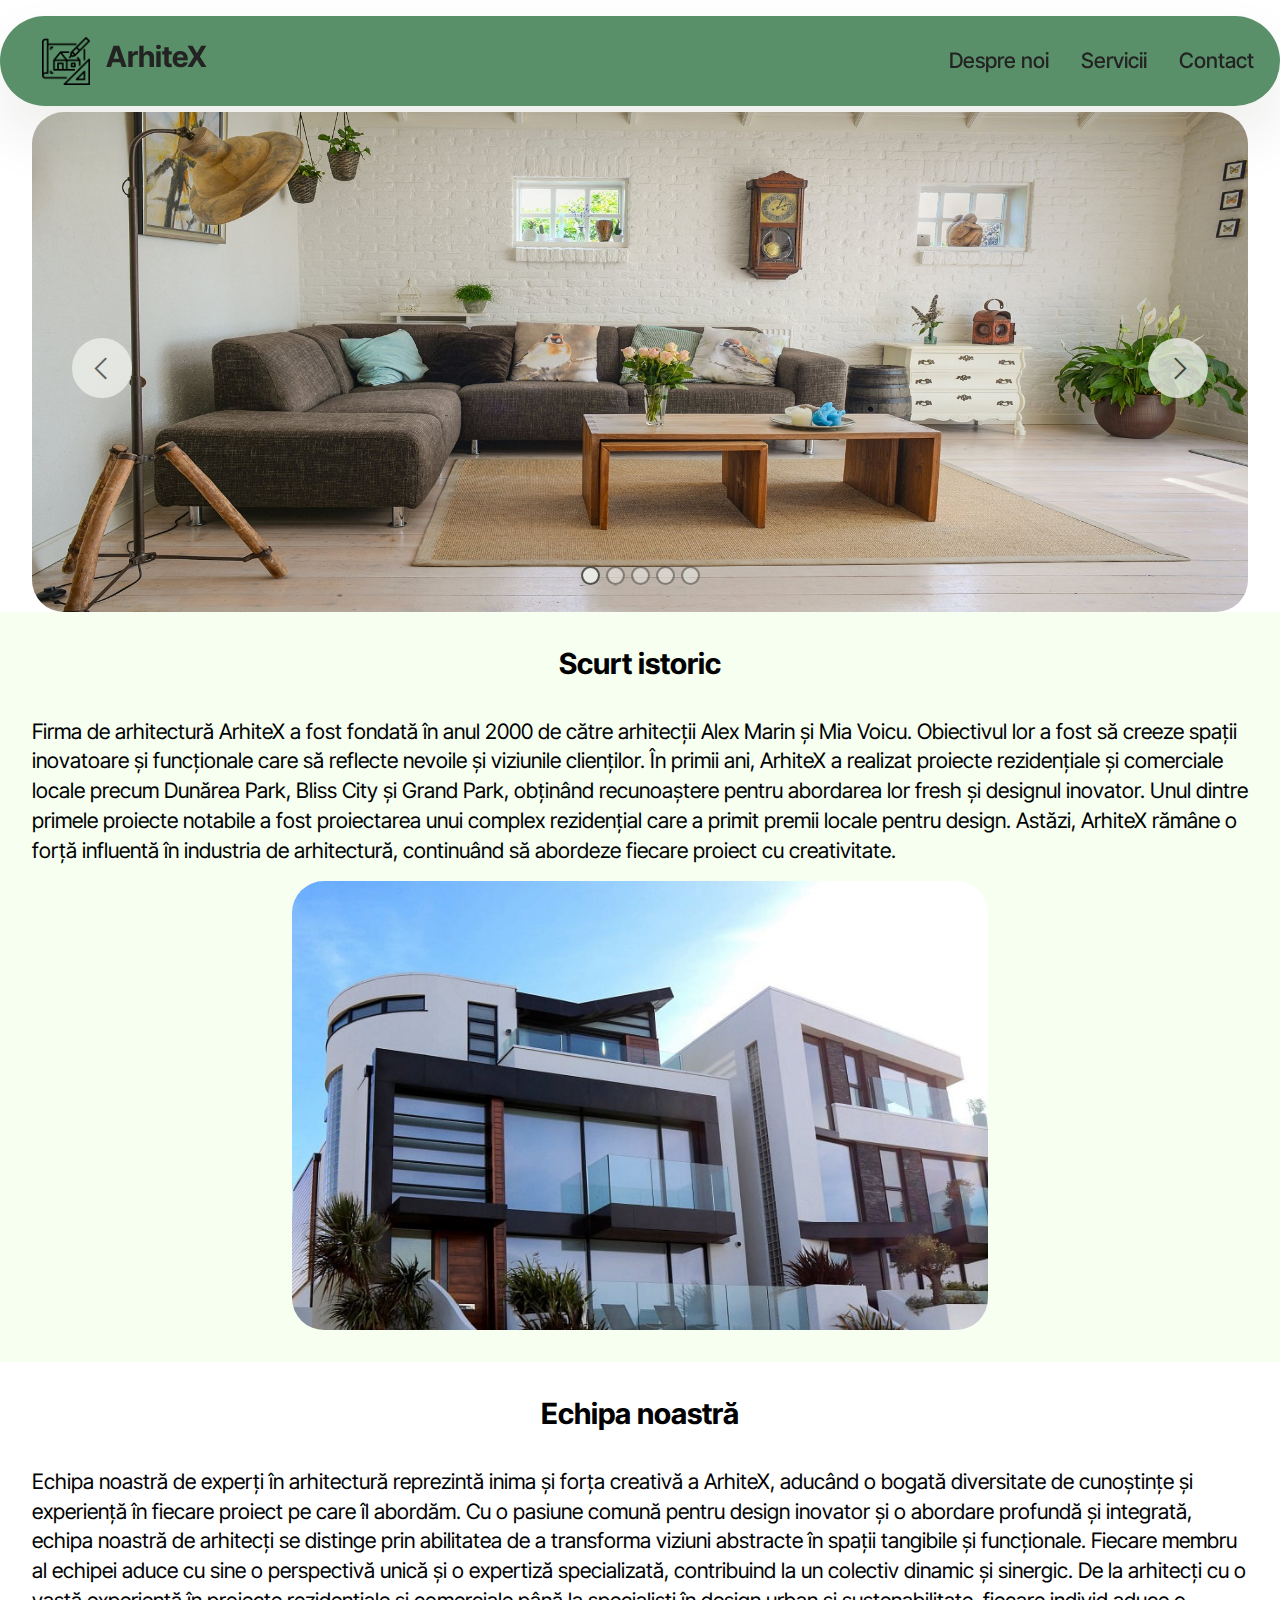
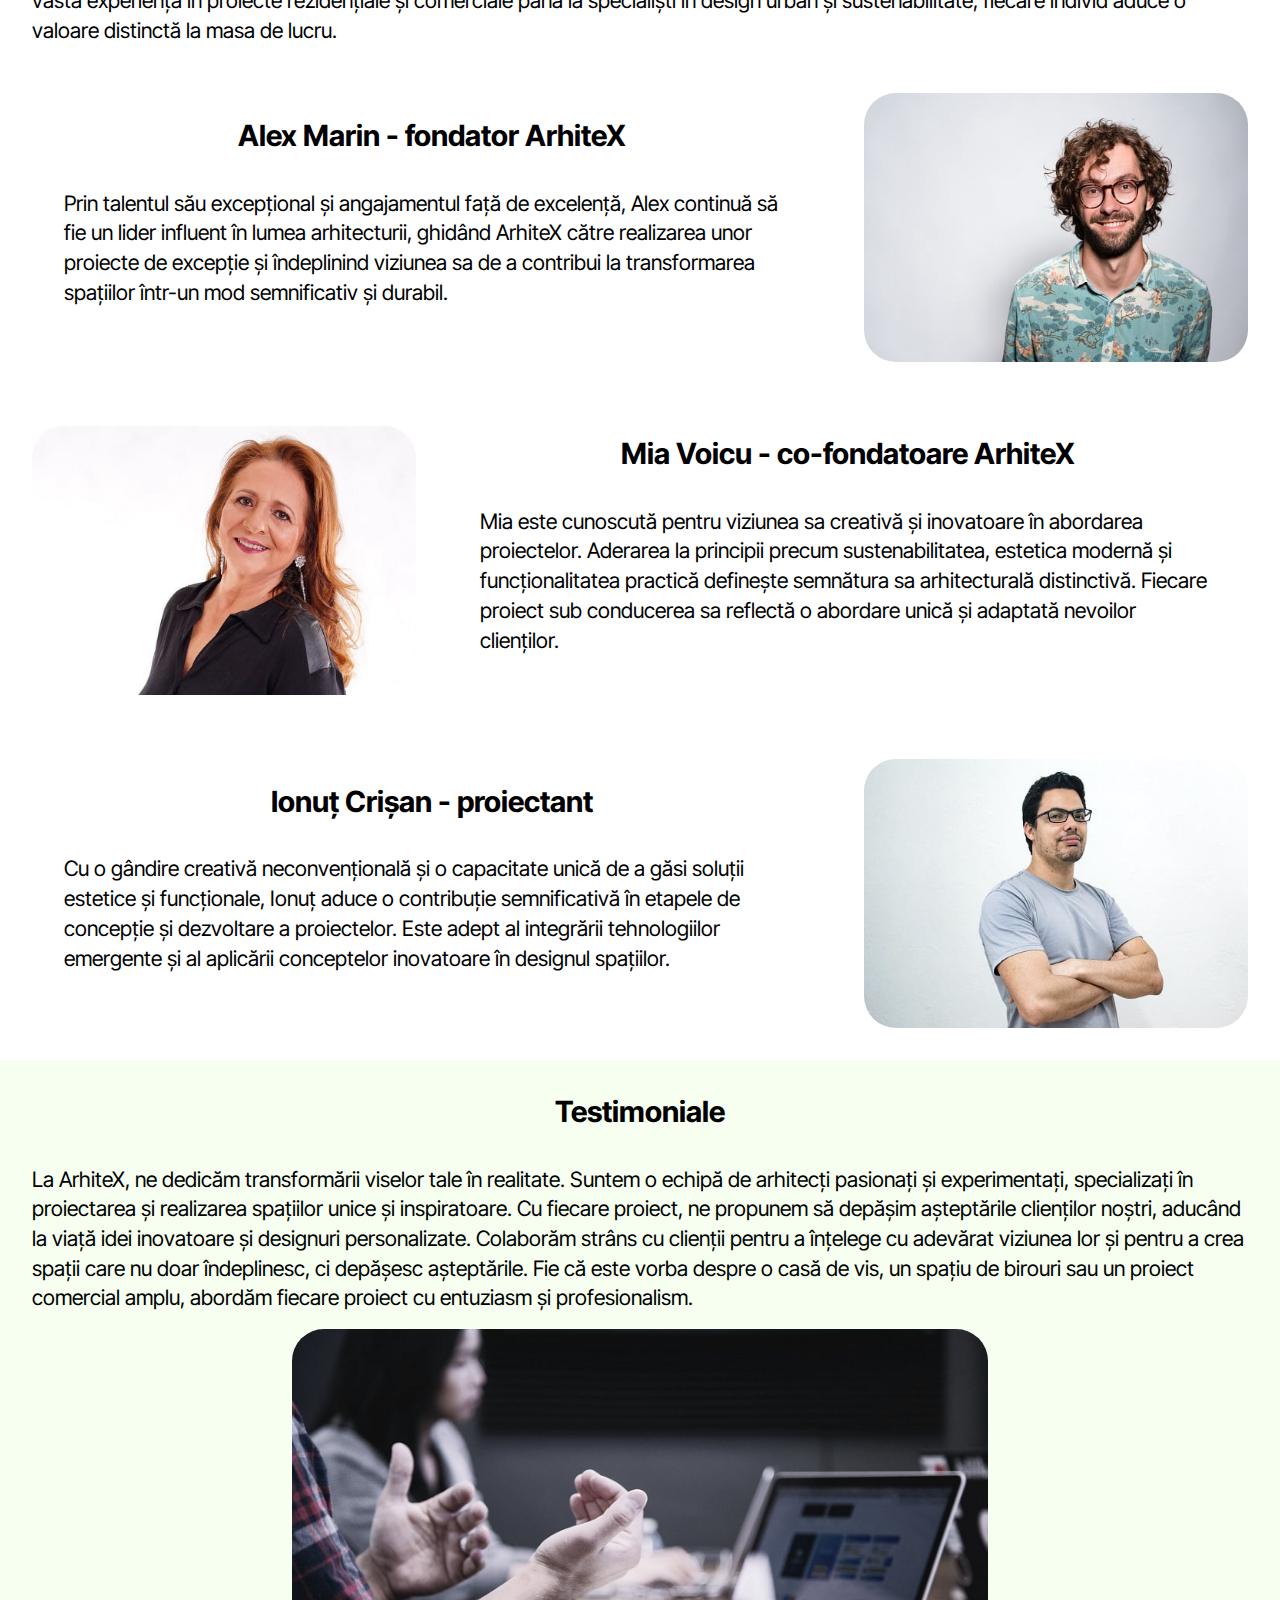
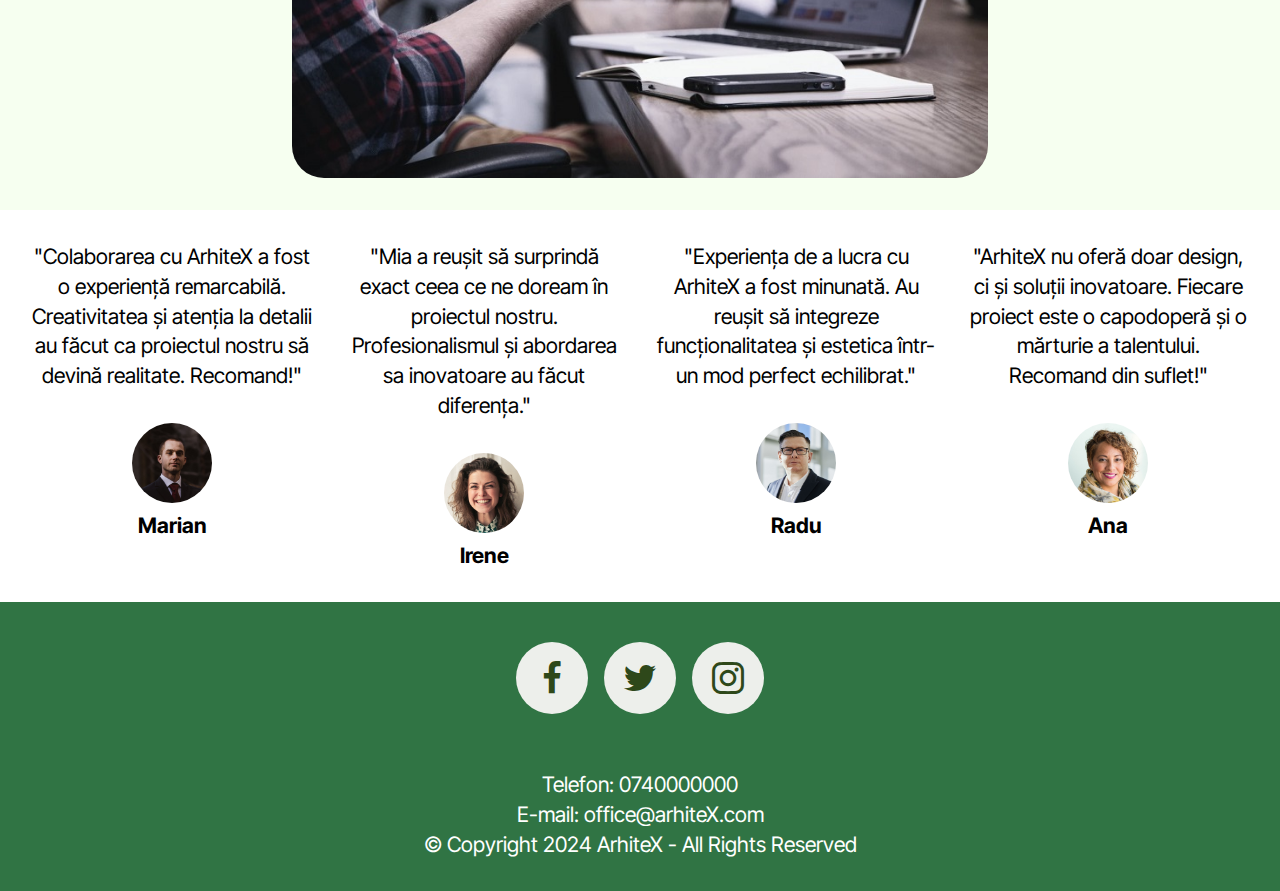
==== commit 896e6bf3: "Actualizare documente" ====
--- a/index.html
+++ b/index.html
@@ -13,7 +13,7 @@
 		/>
 		<meta
 			name="description"
-			content="Descoperiți lumea frumuseții și inovației în arhitectură pe Arhitectura dincolo de linii. Explorează proiecte creative, idei inspirate și soluții de design captivante, realizate de arhitectul nostru, Alex Marin. Aici, arhitectura devine artă, iar spațiul devine o experiență. Alăturați-vă comunității noastre de pasionați de design și descoperiți o perspectivă unică asupra formei și funcției în lumea construită."
+			content="Descoperiți lumea frumuseții și inovației în arhitectură pe ArhiteX. Explorează proiecte creative, idei inspirate și soluții de design captivante, realizate de arhitectul nostru, Alex Marin. Aici, arhitectura devine artă, iar spațiul devine o experiență. Alăturați-vă comunității noastre de pasionați de design și descoperiți o perspectivă unică asupra formei și funcției în lumea construită."
 		/>
 
 		<title>ArhiteX</title>
@@ -53,11 +53,7 @@
 		/>
 	</head>
 	<body>
-		<div
-			data-bs-version="5.1"
-			class="menu menu1 cid-u19GZ7Nw1A"
-			id="menu01-16"
-		>
+		<div data-bs-version="5.1" class="menu menu1 cid-u19GZ7Nw1A" id="menu01-0">
 			<nav class="navbar navbar-dropdown navbar-fixed-top navbar-expand-lg">
 				<div class="container">
 					<div class="navbar-brand">
@@ -68,9 +64,11 @@
 								style="height: 3rem"
 							/>
 						</span>
-						<div class="navbar-caption-wrap">
-							<h1 class="navbar-caption text-black display-5">ArhiteX</h1>
-						</div>
+						<div class="navbar-caption-wrap"
+							><h1 class="navbar-caption text-black text-primary display-5"
+								>ArhiteX</h1
+							></div
+						>
 					</div>
 					<button
 						class="navbar-toggler"
@@ -114,148 +112,144 @@
 								>
 							</li>
 						</ul>
-
-						<div class="navbar-buttons mbr-section-btn">
-							<a class="btn btn-secondary display-4" href="page2.html#form02-1b"
-								>Programează o întâlnire!</a
+					</div>
+				</div>
+			</nav>
+		</div>
+
+		<div data-bs-version="5.1" class="slider05 cid-u1K0ZdkIAP" id="slider05-1e">
+			<div class="container-fluid">
+				<div class="row justify-content-center">
+					<div class="col-12 col-md-11 col-lg-12">
+						<div
+							class="carousel slide carousel-fade"
+							id="u1K9CwQIiw"
+							data-interval="5000"
+							data-bs-interval="5000"
+						>
+							<ol class="carousel-indicators">
+								<li
+									data-slide-to="0"
+									data-bs-slide-to="0"
+									class="active"
+									data-target="#u1K9CwQIiw"
+									data-bs-target="#u1K9CwQIiw"
+								></li>
+								<li
+									data-slide-to="1"
+									data-bs-slide-to="1"
+									data-target="#u1K9CwQIiw"
+									data-bs-target="#u1K9CwQIiw"
+								></li>
+								<li
+									data-slide-to="2"
+									data-bs-slide-to="2"
+									data-target="#u1K9CwQIiw"
+									data-bs-target="#u1K9CwQIiw"
+								></li>
+								<li
+									data-slide-to="3"
+									data-bs-slide-to="3"
+									data-target="#u1K9CwQIiw"
+									data-bs-target="#u1K9CwQIiw"
+								></li>
+								<li
+									data-slide-to="4"
+									data-bs-slide-to="4"
+									data-target="#u1K9CwQIiw"
+									data-bs-target="#u1K9CwQIiw"
+								></li>
+							</ol>
+							<div class="carousel-inner">
+								<div class="carousel-item slider-image item active">
+									<div class="item-wrapper">
+										<img
+											class="d-block w-100"
+											src="assets/images/carusel.jpeg"
+											alt="Living cu canapea și masă"
+											data-slide-to="0"
+											data-bs-slide-to="0"
+										/>
+									</div>
+								</div>
+								<div class="carousel-item slider-image item">
+									<div class="item-wrapper">
+										<img
+											class="d-block w-100"
+											src="assets/images/carusel1.jpg"
+											alt="O cameră de zi cu mobilier de lemn, în stil minimalist"
+											data-slide-to="1"
+											data-bs-slide-to="1"
+										/>
+									</div>
+								</div>
+								<div class="carousel-item slider-image item">
+									<div class="item-wrapper">
+										<img
+											class="d-block w-100"
+											src="assets/images/carusel2.jpg"
+											alt="O cameră în care este o masă înconjurată de scaune verzi"
+											data-slide-to="2"
+											data-bs-slide-to="2"
+										/>
+									</div>
+								</div>
+								<div class="carousel-item slider-image item">
+									<div class="item-wrapper">
+										<img
+											class="d-block w-100"
+											src="assets/images/carusel3.jpg"
+											alt="Hol cu parchet din lemn și tablouri pe pereți"
+											data-slide-to="3"
+											data-bs-slide-to="3"
+										/>
+									</div>
+								</div>
+								<div class="carousel-item slider-image item">
+									<div class="item-wrapper">
+										<img
+											class="d-block w-100"
+											src="assets/images/carusel4.jpg"
+											alt="Baie în stil minimalist cu cadă"
+											data-slide-to="4"
+											data-bs-slide-to="4"
+										/>
+									</div>
+								</div>
+							</div>
+							<a
+								class="carousel-control carousel-control-prev"
+								role="button"
+								data-slide="prev"
+								data-bs-slide="prev"
+								href="#u1K9CwQIiw"
 							>
-						</div>
-					</div>
-				</div>
-			</nav>
+								<span
+									class="mobi-mbri mobi-mbri-arrow-prev"
+									aria-hidden="true"
+								></span>
+								<span class="sr-only visually-hidden">Previous</span>
+							</a>
+							<a
+								class="carousel-control carousel-control-next"
+								role="button"
+								data-slide="next"
+								data-bs-slide="next"
+								href="#u1K9CwQIiw"
+							>
+								<span
+									class="mobi-mbri mobi-mbri-arrow-next"
+									aria-hidden="true"
+								></span>
+								<span class="sr-only visually-hidden">Next</span>
+							</a>
+						</div>
+					</div>
+				</div>
+			</div>
 		</div>
 
 		<div
-			data-bs-version="5.1"
-			class="slider3 cid-u19RJ7uGPV mbr-fullscreen"
-			id="slider03-1"
-		>
-			<div
-				class="carousel slide carousel-fade"
-				id="u1pXaKkOpe"
-				data-interval="5000"
-				data-bs-interval="5000"
-			>
-				<ol class="carousel-indicators">
-					<li
-						data-slide-to="0"
-						data-bs-slide-to="0"
-						class="active"
-						data-target="#u1pXaKkOpe"
-						data-bs-target="#u1pXaKkOpe"
-					></li>
-					<li
-						data-slide-to="1"
-						data-bs-slide-to="1"
-						data-target="#u1pXaKkOpe"
-						data-bs-target="#u1pXaKkOpe"
-					></li>
-					<li
-						data-slide-to="2"
-						data-bs-slide-to="2"
-						data-target="#u1pXaKkOpe"
-						data-bs-target="#u1pXaKkOpe"
-					></li>
-					<li
-						data-slide-to="3"
-						data-bs-slide-to="3"
-						data-target="#u1pXaKkOpe"
-						data-bs-target="#u1pXaKkOpe"
-					></li>
-					<li
-						data-slide-to="4"
-						data-bs-slide-to="4"
-						data-target="#u1pXaKkOpe"
-						data-bs-target="#u1pXaKkOpe"
-					></li>
-				</ol>
-				<div class="carousel-inner">
-					<div class="carousel-item slider-image item active">
-						<div class="item-wrapper">
-							<img
-								class="d-block w-100"
-								src="assets/images/carusel.jpeg"
-								alt="Living cu canapea și masă"
-								data-slide-to="0"
-								data-bs-slide-to="0"
-							/>
-						</div>
-					</div>
-					<div class="carousel-item slider-image item">
-						<div class="item-wrapper">
-							<img
-								class="d-block w-100"
-								src="assets/images/carusel1.jpg"
-								alt="O cameră de zi cu mobilier de lemn, în stil minimalist"
-								data-slide-to="1"
-								data-bs-slide-to="1"
-							/>
-						</div>
-					</div>
-					<div class="carousel-item slider-image item">
-						<div class="item-wrapper">
-							<img
-								class="d-block w-100"
-								src="assets/images/carusel2.jpg"
-								alt="O cameră în care este o masă înconjurată de scaune verzi"
-								data-slide-to="2"
-								data-bs-slide-to="2"
-							/>
-						</div>
-					</div>
-					<div class="carousel-item slider-image item">
-						<div class="item-wrapper">
-							<img
-								class="d-block w-100"
-								src="assets/images/carusel3.jpg"
-								alt="Hol cu parchet din lemn și tablouri pe pereți"
-								data-slide-to="3"
-								data-bs-slide-to="3"
-							/>
-						</div>
-					</div>
-					<div class="carousel-item slider-image item">
-						<div class="item-wrapper">
-							<img
-								class="d-block w-100"
-								src="assets/images/carusel4.jpg"
-								alt="Baie în stil minimalist cu cadă "
-								data-slide-to="4"
-								data-bs-slide-to="4"
-							/>
-						</div>
-					</div>
-				</div>
-				<a
-					class="carousel-control carousel-control-prev"
-					role="button"
-					data-slide="prev"
-					data-bs-slide="prev"
-					href="#u1pXaKkOpe"
-				>
-					<span
-						class="mobi-mbri mobi-mbri-arrow-prev"
-						aria-hidden="true"
-					></span>
-					<span class="sr-only visually-hidden">Previous</span>
-				</a>
-				<a
-					class="carousel-control carousel-control-next"
-					role="button"
-					data-slide="next"
-					data-bs-slide="next"
-					href="#u1pXaKkOpe"
-				>
-					<span
-						class="mobi-mbri mobi-mbri-arrow-next"
-						aria-hidden="true"
-					></span>
-					<span class="sr-only visually-hidden">Next</span>
-				</a>
-			</div>
-		</div>
-
-		<section
 			data-bs-version="5.1"
 			class="article12 cid-u1bPAFe9vR"
 			id="article12-v"
@@ -283,7 +277,7 @@
 					</div>
 				</div>
 			</div>
-		</section>
+		</div>
 
 		<div data-bs-version="5.1" class="image3 cid-u1bNck2PI9" id="image03-s">
 			<div class="container">
@@ -332,7 +326,7 @@
 			</div>
 		</section>
 
-		<section
+		<div
 			data-bs-version="5.1"
 			class="features38 cid-u1bESWtDpF"
 			id="features038-q"
@@ -409,7 +403,7 @@
 					</div>
 				</div>
 			</div>
-		</section>
+		</div>
 
 		<section
 			data-bs-version="5.1"
@@ -472,7 +466,7 @@
 								<p class="card-text mbr-fonts-style display-7">
 									"Colaborarea cu ArhiteX a fost o experiență remarcabilă.
 									Creativitatea și atenția la detalii au făcut ca proiectul
-									nostru să devină realitate."
+									nostru să devină realitate. Recomand!"
 								</p>
 								<div class="img-wrapper mt-4 mb-2">
 									<img
@@ -482,7 +476,9 @@
 										alt="Bărbat îmbrăcat elegant"
 									/>
 								</div>
-								<h3 class="card-title mbr-fonts-style display-7">Marian</h3>
+								<h3 class="card-title mbr-fonts-style display-7">
+									<strong>Marian</strong>
+								</h3>
 							</div>
 						</div>
 					</div>
@@ -503,7 +499,9 @@
 										alt="Femeie care zâmbește larg"
 									/>
 								</div>
-								<h3 class="card-title mbr-fonts-style display-7">Irene</h3>
+								<h3 class="card-title mbr-fonts-style display-7">
+									<strong>Irene</strong>
+								</h3>
 							</div>
 						</div>
 					</div>
@@ -523,7 +521,9 @@
 										alt="Un bărbat îmbăcat elegant care poartă ochelari"
 									/>
 								</div>
-								<h3 class="card-title mbr-fonts-style display-7">Radu</h3>
+								<h3 class="card-title mbr-fonts-style display-7">
+									<strong>Radu</strong>
+								</h3>
 							</div>
 						</div>
 					</div>
@@ -543,7 +543,9 @@
 										alt="Femeie cu părul creț care zâmbește"
 									/>
 								</div>
-								<h3 class="card-title mbr-fonts-style display-7">Ana</h3>
+								<h3 class="card-title mbr-fonts-style display-7">
+									<strong>Ana</strong>
+								</h3>
 							</div>
 						</div>
 					</div>
@@ -551,11 +553,7 @@
 			</div>
 		</section>
 
-		<div
-			data-bs-version="5.1"
-			class="footer3 cid-u1hlueOngD"
-			id="footer03-15"
-		>
+		<div data-bs-version="5.1" class="footer3 cid-u1hlueOngD" id="footer03-15">
 			<div class="container">
 				<div class="row">
 					<div class="col-12 mt-4">
@@ -581,17 +579,13 @@
 					</div>
 					<div class="col-12 mt-5">
 						<p class="mbr-fonts-style copyright display-7">
-							Telefon: 0740000000
-							<br />
-							E-mail: office@arhiteX.com
-							<br />
-							© Copyright 2024 ArhiteX - All Rights Reserved
+							Telefon: 0740000000<br />E-mail: office@arhiteX.com<br />©
+							Copyright 2024 ArhiteX - All Rights Reserved
 						</p>
 					</div>
 				</div>
 			</div>
 		</div>
-
 		<script src="assets/bootstrap/js/bootstrap.bundle.min.js"></script>
 		<script src="assets/smoothscroll/smooth-scroll.js"></script>
 		<script src="assets/ytplayer/index.js"></script>
--- a/assets/mobirise/css/mbr-additional.css
+++ b/assets/mobirise/css/mbr-additional.css
@@ -142,10 +142,10 @@
   border-radius: 4px;
 }
 .bg-primary {
-  background-color: #9fe870 !important;
+  background-color: #307444 !important;
 }
 .bg-success {
-  background-color: #3a341c !important;
+  background-color: #a3e5ca !important;
 }
 .bg-info {
   background-color: #320707 !important;
@@ -158,9 +158,9 @@
 }
 .btn-primary,
 .btn-primary:active {
-  background-color: #9fe870 !important;
-  border-color: #9fe870 !important;
-  color: #264d0c !important;
+  background-color: #307444 !important;
+  border-color: #307444 !important;
+  color: #ffffff !important;
   box-shadow: none;
 }
 .btn-primary:hover,
@@ -168,21 +168,21 @@
 .btn-primary.focus,
 .btn-primary.active {
   color: inherit;
-  background-color: #bcef9c !important;
-  border-color: #bcef9c !important;
+  background-color: #3f9859 !important;
+  border-color: #3f9859 !important;
   box-shadow: none;
 }
 .btn-primary.disabled,
 .btn-primary:disabled {
-  color: #264d0c !important;
-  background-color: #bcef9c !important;
-  border-color: #bcef9c !important;
+  color: #ffffff !important;
+  background-color: #3f9859 !important;
+  border-color: #3f9859 !important;
 }
 .btn-secondary,
 .btn-secondary:active {
-  background-color: #307444 !important;
-  border-color: #307444 !important;
-  color: #ffffff !important;
+  background-color: #ffffff !important;
+  border-color: #ffffff !important;
+  color: #808080 !important;
   box-shadow: none;
 }
 .btn-secondary:hover,
@@ -190,15 +190,15 @@
 .btn-secondary.focus,
 .btn-secondary.active {
   color: inherit;
-  background-color: #3f9859 !important;
-  border-color: #3f9859 !important;
+  background-color: #ffffff !important;
+  border-color: #ffffff !important;
   box-shadow: none;
 }
 .btn-secondary.disabled,
 .btn-secondary:disabled {
-  color: #ffffff !important;
-  background-color: #3f9859 !important;
-  border-color: #3f9859 !important;
+  color: #808080 !important;
+  background-color: #ffffff !important;
+  border-color: #ffffff !important;
 }
 .btn-info,
 .btn-info:active {
@@ -224,9 +224,9 @@
 }
 .btn-success,
 .btn-success:active {
-  background-color: #3a341c !important;
-  border-color: #3a341c !important;
-  color: #ffffff !important;
+  background-color: #a3e5ca !important;
+  border-color: #a3e5ca !important;
+  color: #1e6b4b !important;
   box-shadow: none;
 }
 .btn-success:hover,
@@ -234,15 +234,15 @@
 .btn-success.focus,
 .btn-success.active {
   color: inherit;
-  background-color: #5c532d !important;
-  border-color: #5c532d !important;
+  background-color: #cbf0e1 !important;
+  border-color: #cbf0e1 !important;
   box-shadow: none;
 }
 .btn-success.disabled,
 .btn-success:disabled {
-  color: #ffffff !important;
-  background-color: #5c532d !important;
-  border-color: #5c532d !important;
+  color: #1e6b4b !important;
+  background-color: #cbf0e1 !important;
+  border-color: #cbf0e1 !important;
 }
 .btn-warning,
 .btn-warning:active {
@@ -335,44 +335,44 @@
 .btn-primary-outline,
 .btn-primary-outline:active {
   background-color: transparent !important;
-  border-color: #9fe870;
-  color: #9fe870;
+  border-color: #307444;
+  color: #307444;
 }
 .btn-primary-outline:hover,
 .btn-primary-outline:focus,
 .btn-primary-outline.focus,
 .btn-primary-outline.active {
-  color: #6ddc25 !important;
+  color: #173720 !important;
   background-color: transparent !important;
-  border-color: #6ddc25 !important;
+  border-color: #173720 !important;
   box-shadow: none !important;
 }
 .btn-primary-outline.disabled,
 .btn-primary-outline:disabled {
-  color: #264d0c !important;
-  background-color: #9fe870 !important;
-  border-color: #9fe870 !important;
+  color: #ffffff !important;
+  background-color: #307444 !important;
+  border-color: #307444 !important;
 }
 .btn-secondary-outline,
 .btn-secondary-outline:active {
   background-color: transparent !important;
-  border-color: #307444;
-  color: #307444;
+  border-color: #ffffff;
+  color: #ffffff;
 }
 .btn-secondary-outline:hover,
 .btn-secondary-outline:focus,
 .btn-secondary-outline.focus,
 .btn-secondary-outline.active {
-  color: #173720 !important;
+  color: #d4d4d4 !important;
   background-color: transparent !important;
-  border-color: #173720 !important;
+  border-color: #d4d4d4 !important;
   box-shadow: none !important;
 }
 .btn-secondary-outline.disabled,
 .btn-secondary-outline:disabled {
-  color: #ffffff !important;
-  background-color: #307444 !important;
-  border-color: #307444 !important;
+  color: #808080 !important;
+  background-color: #ffffff !important;
+  border-color: #ffffff !important;
 }
 .btn-info-outline,
 .btn-info-outline:active {
@@ -398,23 +398,23 @@
 .btn-success-outline,
 .btn-success-outline:active {
   background-color: transparent !important;
-  border-color: #3a341c;
-  color: #3a341c;
+  border-color: #a3e5ca;
+  color: #a3e5ca;
 }
 .btn-success-outline:hover,
 .btn-success-outline:focus,
 .btn-success-outline.focus,
 .btn-success-outline.active {
-  color: #000000 !important;
+  color: #5fd2a3 !important;
   background-color: transparent !important;
-  border-color: #000000 !important;
+  border-color: #5fd2a3 !important;
   box-shadow: none !important;
 }
 .btn-success-outline.disabled,
 .btn-success-outline:disabled {
-  color: #ffffff !important;
-  background-color: #3a341c !important;
-  border-color: #3a341c !important;
+  color: #1e6b4b !important;
+  background-color: #a3e5ca !important;
+  border-color: #a3e5ca !important;
 }
 .btn-warning-outline,
 .btn-warning-outline:active {
@@ -501,13 +501,13 @@
   border-color: #fafafa !important;
 }
 .text-primary {
-  color: #9fe870 !important;
+  color: #307444 !important;
 }
 .text-secondary {
-  color: #307444 !important;
+  color: #ffffff !important;
 }
 .text-success {
-  color: #3a341c !important;
+  color: #a3e5ca !important;
 }
 .text-info {
   color: #320707 !important;
@@ -527,17 +527,17 @@
 a.text-primary:hover,
 a.text-primary:focus,
 a.text-primary.active {
-  color: #66d022 !important;
+  color: #122c1a !important;
 }
 a.text-secondary:hover,
 a.text-secondary:focus,
 a.text-secondary.active {
-  color: #122c1a !important;
+  color: #cccccc !important;
 }
 a.text-success:hover,
 a.text-success:focus,
 a.text-success.active {
-  color: #000000 !important;
+  color: #53cf9c !important;
 }
 a.text-info:hover,
 a.text-info:focus,
@@ -578,7 +578,7 @@
   background-position: 0px 1.2em;
 }
 .nav-tabs .nav-link.active {
-  color: #9fe870;
+  color: #307444;
 }
 .nav-tabs .nav-link:not(.active) {
   color: #232323;
@@ -602,9 +602,9 @@
   border-radius: 100px !important;
 }
 .mbr-gallery-filter li.active .btn {
-  background-color: #9fe870;
-  border-color: #9fe870;
-  color: #306310;
+  background-color: #307444;
+  border-color: #307444;
+  color: #ffffff;
 }
 .mbr-gallery-filter li.active .btn:focus {
   box-shadow: none;
@@ -614,15 +614,15 @@
 }
 a,
 a:hover {
-  color: #9fe870;
+  color: #307444;
 }
 .mbr-plan-header.bg-primary .mbr-plan-subtitle,
 .mbr-plan-header.bg-primary .mbr-plan-price-desc {
-  color: #ffffff;
+  color: #64bf7f;
 }
 .mbr-plan-header.bg-success .mbr-plan-subtitle,
 .mbr-plan-header.bg-success .mbr-plan-price-desc {
-  color: #c0b27c;
+  color: #ffffff;
 }
 .mbr-plan-header.bg-info .mbr-plan-subtitle,
 .mbr-plan-header.bg-info .mbr-plan-price-desc {
@@ -653,7 +653,7 @@
 .form-control:hover,
 .form-control:focus {
   box-shadow: rgba(0, 0, 0, 0.07) 0px 1px 1px 0px, rgba(0, 0, 0, 0.07) 0px 1px 3px 0px, rgba(0, 0, 0, 0.03) 0px 0px 0px 1px;
-  border-color: #9fe870 !important;
+  border-color: #307444 !important;
 }
 .form-control:-webkit-input-placeholder {
   font-family: 'Inter Tight', sans-serif;
@@ -665,7 +665,7 @@
   font-size: 1.75rem;
 }
 blockquote {
-  border-color: #9fe870;
+  border-color: #307444;
 }
 /* Forms */
 .mbr-form .input-group-btn .btn {
@@ -683,14 +683,14 @@
 }
 .jq-selectbox li:hover,
 .jq-selectbox li.selected {
-  background-color: #9fe870;
-  color: #000000;
+  background-color: #307444;
+  color: #ffffff;
 }
 .jq-number__spin {
   transition: 0.25s ease;
 }
 .jq-number__spin:hover {
-  border-color: #9fe870;
+  border-color: #307444;
 }
 .jq-selectbox .jq-selectbox__trigger-arrow,
 .jq-number__spin.minus:after,
@@ -702,20 +702,20 @@
 .jq-selectbox:hover .jq-selectbox__trigger-arrow,
 .jq-number__spin.minus:hover:after,
 .jq-number__spin.plus:hover:after {
-  border-top-color: #9fe870;
-  border-bottom-color: #9fe870;
+  border-top-color: #307444;
+  border-bottom-color: #307444;
 }
 .xdsoft_datetimepicker .xdsoft_calendar td.xdsoft_default,
 .xdsoft_datetimepicker .xdsoft_calendar td.xdsoft_current,
 .xdsoft_datetimepicker .xdsoft_timepicker .xdsoft_time_box > div > div.xdsoft_current {
-  color: #000000 !important;
-  background-color: #9fe870 !important;
+  color: #ffffff !important;
+  background-color: #307444 !important;
   box-shadow: none !important;
 }
 .xdsoft_datetimepicker .xdsoft_calendar td:hover,
 .xdsoft_datetimepicker .xdsoft_timepicker .xdsoft_time_box > div > div:hover {
-  color: #ffffff !important;
-  background: #307444 !important;
+  color: #000000 !important;
+  background: #ffffff !important;
   box-shadow: none !important;
 }
 .lazy-bg {
@@ -740,7 +740,7 @@
   top: 50%;
   left: 50%;
   transform: translateX(-50%) translateY(-50%);
-  background-image: url("data:image/svg+xml;charset=UTF-8,%3csvg width='32' height='32' viewBox='0 0 64 64' xmlns='http://www.w3.org/2000/svg' stroke='%239fe870' %3e%3cg fill='none' fill-rule='evenodd'%3e%3cg transform='translate(16 16)' stroke-width='2'%3e%3ccircle stroke-opacity='.5' cx='16' cy='16' r='16'/%3e%3cpath d='M32 16c0-9.94-8.06-16-16-16'%3e%3canimateTransform attributeName='transform' type='rotate' from='0 16 16' to='360 16 16' dur='1s' repeatCount='indefinite'/%3e%3c/path%3e%3c/g%3e%3c/g%3e%3c/svg%3e");
+  background-image: url("data:image/svg+xml;charset=UTF-8,%3csvg width='32' height='32' viewBox='0 0 64 64' xmlns='http://www.w3.org/2000/svg' stroke='%23307444' %3e%3cg fill='none' fill-rule='evenodd'%3e%3cg transform='translate(16 16)' stroke-width='2'%3e%3ccircle stroke-opacity='.5' cx='16' cy='16' r='16'/%3e%3cpath d='M32 16c0-9.94-8.06-16-16-16'%3e%3canimateTransform attributeName='transform' type='rotate' from='0 16 16' to='360 16 16' dur='1s' repeatCount='indefinite'/%3e%3c/path%3e%3c/g%3e%3c/g%3e%3c/svg%3e");
 }
 section.lazy-placeholder:after {
   opacity: 0.5;
@@ -824,6 +824,8 @@
 .cid-u19GZ7Nw1A .navbar-nav {
   margin: auto;
   margin-left: 0;
+  margin-left: auto;
+  margin-right: 0;
 }
 .cid-u19GZ7Nw1A .navbar-nav .nav-item {
   padding: 0 !important;
@@ -897,7 +899,7 @@
   height: 90px;
   padding: 0.5rem 0.6rem;
   flex-wrap: nowrap;
-  background: rgba(255, 255, 255, 0.8) !important;
+  background: rgba(48, 116, 68, 0.8) !important;
   left: 0;
   right: 0;
   -webkit-box-pack: justify;
@@ -909,7 +911,7 @@
   align-items: center;
   border-radius: 100vw;
   margin-top: 1rem;
-  background-color: #ffffff;
+  background-color: #307444;
   box-shadow: 0 30px 60px 0 rgba(27, 31, 10, 0.08);
 }
 @media (max-width: 992px) {
@@ -938,8 +940,8 @@
   border-radius: 1.5rem;
   transition: .3s all !important;
   min-width: auto;
-  background: #ffffff;
-  background: rgba(255, 255, 255, 0.8) !important;
+  background: #307444;
+  background: rgba(48, 116, 68, 0.8) !important;
 }
 .cid-u19GZ7Nw1A .nav-item:focus,
 .cid-u19GZ7Nw1A .nav-link:focus {
@@ -1101,7 +1103,7 @@
   padding: 0.667em 1.667em;
 }
 .cid-u19GZ7Nw1A .navbar.navbar-expand-lg .dropdown .dropdown-menu {
-  background: #ffffff;
+  background: #307444;
 }
 .cid-u19GZ7Nw1A .navbar.navbar-expand-lg .dropdown .dropdown-menu .dropdown-submenu {
   margin: 0;
@@ -1265,10 +1267,10 @@
     width: 100%;
     padding: 1rem;
     border-radius: 1.5rem;
-    background: #ffffff;
+    background: #307444;
     opacity: 1;
-    border-color: rgba(255, 255, 255, 0.8) !important;
-    background: rgba(255, 255, 255, 0.8) !important;
+    border-color: rgba(48, 116, 68, 0.8) !important;
+    background: rgba(48, 116, 68, 0.8) !important;
     backdrop-filter: blur(8px);
   }
   .cid-u19GZ7Nw1A .navbar-nav .nav-item .nav-link::after {
@@ -1332,56 +1334,70 @@
     padding: 1rem;
   }
 }
-.cid-u19RJ7uGPV {
+.cid-u1K0ZdkIAP {
+  padding-top: 7rem;
+  padding-bottom: 0rem;
   background-color: #ffffff;
-  padding-top: 0;
-  padding-bottom: 0;
-}
-.cid-u19RJ7uGPV .carousel {
+}
+@media (min-width: 992px) {
+  .cid-u1K0ZdkIAP .carousel {
+    max-height: 500px;
+  }
+  .cid-u1K0ZdkIAP .carousel img {
+    height: 500px;
+    object-fit: cover;
+  }
+}
+@media (max-width: 991px) and (min-width: 768px) {
+  .cid-u1K0ZdkIAP .carousel {
+    min-height: 325px;
+  }
+  .cid-u1K0ZdkIAP .carousel img {
+    height: 325px;
+    object-fit: cover;
+  }
+}
+@media (max-width: 767px) {
+  .cid-u1K0ZdkIAP .carousel {
+    min-height: 275px;
+  }
+  .cid-u1K0ZdkIAP .carousel img {
+    height: 275px;
+    object-fit: cover;
+  }
+  .cid-u1K0ZdkIAP .container .carousel-control {
+    margin-bottom: 0;
+  }
+  .cid-u1K0ZdkIAP .content-slider-wrap {
+    width: 100% !important;
+  }
+}
+.cid-u1K0ZdkIAP .carousel,
+.cid-u1K0ZdkIAP .carousel-inner {
+  display: flex;
+  align-items: center;
+}
+.cid-u1K0ZdkIAP .item-wrapper {
   width: 100%;
 }
-.cid-u19RJ7uGPV .carousel-inner {
-  display: flex;
-  align-content: center;
-  align-items: center;
-}
-.cid-u19RJ7uGPV .carousel-item img {
-  height: 100vh;
-  object-fit: cover;
-}
-.cid-u19RJ7uGPV img,
-.cid-u19RJ7uGPV .item-wrapper {
-  border-radius: 0 !important;
-}
-.cid-u19RJ7uGPV .carousel-caption {
-  bottom: 40px;
-}
-.cid-u19RJ7uGPV .mobi-mbri-arrow-next {
-  margin-left: 5px;
-}
-.cid-u19RJ7uGPV .mobi-mbri-arrow-prev {
-  margin-right: 5px;
-}
-.cid-u19RJ7uGPV .carousel-control:hover {
+.cid-u1K0ZdkIAP .item-menu-overlay {
+  border-radius: 2rem;
+}
+.cid-u1K0ZdkIAP .carousel-control:hover {
   background: #1b1b1b;
   color: #fff;
   opacity: 1;
 }
-.cid-u19RJ7uGPV .item-wrapper {
-  width: 100%;
-}
-@media (max-width: 767px) {
-  .cid-u19RJ7uGPV .container .carousel-control {
-    margin-bottom: 0;
-  }
-  .cid-u19RJ7uGPV .content-slider-wrap {
-    width: 100% !important;
-  }
-}
-.cid-u19RJ7uGPV .container .carousel-indicators {
+.cid-u1K0ZdkIAP .mobi-mbri-arrow-next {
+  margin-left: 5px;
+}
+.cid-u1K0ZdkIAP .mobi-mbri-arrow-prev {
+  margin-right: 5px;
+}
+.cid-u1K0ZdkIAP .container .carousel-indicators {
   margin-bottom: 3px;
 }
-.cid-u19RJ7uGPV .carousel-control {
+.cid-u1K0ZdkIAP .carousel-control {
   top: 50%;
   width: 60px;
   height: 60px;
@@ -1392,26 +1408,26 @@
   border-radius: 50%;
   transition: all 0.3s;
 }
-.cid-u19RJ7uGPV .carousel-control.carousel-control-prev {
+.cid-u1K0ZdkIAP .carousel-control.carousel-control-prev {
   left: 0;
   margin-left: 2.5rem;
 }
-.cid-u19RJ7uGPV .carousel-control.carousel-control-next {
+.cid-u1K0ZdkIAP .carousel-control.carousel-control-next {
   right: 0;
   margin-right: 2.5rem;
 }
 @media (max-width: 767px) {
-  .cid-u19RJ7uGPV .carousel-control {
+  .cid-u1K0ZdkIAP .carousel-control {
     top: auto;
     bottom: 1rem;
   }
 }
-.cid-u19RJ7uGPV .carousel-indicators {
+.cid-u1K0ZdkIAP .carousel-indicators {
   position: absolute;
   bottom: 0;
   margin-bottom: 1.5rem !important;
 }
-.cid-u19RJ7uGPV .carousel-indicators li {
+.cid-u1K0ZdkIAP .carousel-indicators li {
   max-width: 15px;
   height: 15px;
   width: 15px;
@@ -1423,15 +1439,15 @@
   opacity: 0.5;
   transition: all 0.3s;
 }
-.cid-u19RJ7uGPV .carousel-indicators li.active,
-.cid-u19RJ7uGPV .carousel-indicators li:hover {
+.cid-u1K0ZdkIAP .carousel-indicators li.active,
+.cid-u1K0ZdkIAP .carousel-indicators li:hover {
   opacity: 0.9;
 }
-.cid-u19RJ7uGPV .carousel-indicators li::after,
-.cid-u19RJ7uGPV .carousel-indicators li::before {
+.cid-u1K0ZdkIAP .carousel-indicators li::after,
+.cid-u1K0ZdkIAP .carousel-indicators li::before {
   content: none;
 }
-.cid-u19RJ7uGPV .carousel-indicators.ie-fix {
+.cid-u1K0ZdkIAP .carousel-indicators.ie-fix {
   left: 50%;
   display: block;
   width: 60%;
@@ -1439,15 +1455,8 @@
   text-align: center;
 }
 @media (max-width: 768px) {
-  .cid-u19RJ7uGPV .carousel-indicators {
+  .cid-u1K0ZdkIAP .carousel-indicators {
     display: none !important;
-  }
-}
-@media (max-width: 991px) {
-  .cid-u19RJ7uGPV .mbr-section-subtitle,
-  .cid-u19RJ7uGPV .mbr-section-text,
-  .cid-u19RJ7uGPV .mbr-section-btn {
-    text-align: center;
   }
 }
 .cid-u1bPAFe9vR {
@@ -1734,6 +1743,8 @@
 .cid-u19GZ7Nw1A .navbar-nav {
   margin: auto;
   margin-left: 0;
+  margin-left: auto;
+  margin-right: 0;
 }
 .cid-u19GZ7Nw1A .navbar-nav .nav-item {
   padding: 0 !important;
@@ -1807,7 +1818,7 @@
   height: 90px;
   padding: 0.5rem 0.6rem;
   flex-wrap: nowrap;
-  background: rgba(255, 255, 255, 0.8) !important;
+  background: rgba(48, 116, 68, 0.8) !important;
   left: 0;
   right: 0;
   -webkit-box-pack: justify;
@@ -1819,7 +1830,7 @@
   align-items: center;
   border-radius: 100vw;
   margin-top: 1rem;
-  background-color: #ffffff;
+  background-color: #307444;
   box-shadow: 0 30px 60px 0 rgba(27, 31, 10, 0.08);
 }
 @media (max-width: 992px) {
@@ -1848,8 +1859,8 @@
   border-radius: 1.5rem;
   transition: .3s all !important;
   min-width: auto;
-  background: #ffffff;
-  background: rgba(255, 255, 255, 0.8) !important;
+  background: #307444;
+  background: rgba(48, 116, 68, 0.8) !important;
 }
 .cid-u19GZ7Nw1A .nav-item:focus,
 .cid-u19GZ7Nw1A .nav-link:focus {
@@ -2011,7 +2022,7 @@
   padding: 0.667em 1.667em;
 }
 .cid-u19GZ7Nw1A .navbar.navbar-expand-lg .dropdown .dropdown-menu {
-  background: #ffffff;
+  background: #307444;
 }
 .cid-u19GZ7Nw1A .navbar.navbar-expand-lg .dropdown .dropdown-menu .dropdown-submenu {
   margin: 0;
@@ -2175,10 +2186,10 @@
     width: 100%;
     padding: 1rem;
     border-radius: 1.5rem;
-    background: #ffffff;
+    background: #307444;
     opacity: 1;
-    border-color: rgba(255, 255, 255, 0.8) !important;
-    background: rgba(255, 255, 255, 0.8) !important;
+    border-color: rgba(48, 116, 68, 0.8) !important;
+    background: rgba(48, 116, 68, 0.8) !important;
     backdrop-filter: blur(8px);
   }
   .cid-u19GZ7Nw1A .navbar-nav .nav-item .nav-link::after {
@@ -2242,56 +2253,70 @@
     padding: 1rem;
   }
 }
-.cid-u1f6quH3f7 {
+.cid-u1K6ntLkqB {
+  padding-top: 7rem;
+  padding-bottom: 0rem;
   background-color: #ffffff;
-  padding-top: 0;
-  padding-bottom: 0;
-}
-.cid-u1f6quH3f7 .carousel {
+}
+@media (min-width: 992px) {
+  .cid-u1K6ntLkqB .carousel {
+    max-height: 500px;
+  }
+  .cid-u1K6ntLkqB .carousel img {
+    height: 500px;
+    object-fit: cover;
+  }
+}
+@media (max-width: 991px) and (min-width: 768px) {
+  .cid-u1K6ntLkqB .carousel {
+    min-height: 325px;
+  }
+  .cid-u1K6ntLkqB .carousel img {
+    height: 325px;
+    object-fit: cover;
+  }
+}
+@media (max-width: 767px) {
+  .cid-u1K6ntLkqB .carousel {
+    min-height: 275px;
+  }
+  .cid-u1K6ntLkqB .carousel img {
+    height: 275px;
+    object-fit: cover;
+  }
+  .cid-u1K6ntLkqB .container .carousel-control {
+    margin-bottom: 0;
+  }
+  .cid-u1K6ntLkqB .content-slider-wrap {
+    width: 100% !important;
+  }
+}
+.cid-u1K6ntLkqB .carousel,
+.cid-u1K6ntLkqB .carousel-inner {
+  display: flex;
+  align-items: center;
+}
+.cid-u1K6ntLkqB .item-wrapper {
   width: 100%;
 }
-.cid-u1f6quH3f7 .carousel-inner {
-  display: flex;
-  align-content: center;
-  align-items: center;
-}
-.cid-u1f6quH3f7 .carousel-item img {
-  height: 100vh;
-  object-fit: cover;
-}
-.cid-u1f6quH3f7 img,
-.cid-u1f6quH3f7 .item-wrapper {
-  border-radius: 0 !important;
-}
-.cid-u1f6quH3f7 .carousel-caption {
-  bottom: 40px;
-}
-.cid-u1f6quH3f7 .mobi-mbri-arrow-next {
-  margin-left: 5px;
-}
-.cid-u1f6quH3f7 .mobi-mbri-arrow-prev {
-  margin-right: 5px;
-}
-.cid-u1f6quH3f7 .carousel-control:hover {
+.cid-u1K6ntLkqB .item-menu-overlay {
+  border-radius: 2rem;
+}
+.cid-u1K6ntLkqB .carousel-control:hover {
   background: #1b1b1b;
   color: #fff;
   opacity: 1;
 }
-.cid-u1f6quH3f7 .item-wrapper {
-  width: 100%;
-}
-@media (max-width: 767px) {
-  .cid-u1f6quH3f7 .container .carousel-control {
-    margin-bottom: 0;
-  }
-  .cid-u1f6quH3f7 .content-slider-wrap {
-    width: 100% !important;
-  }
-}
-.cid-u1f6quH3f7 .container .carousel-indicators {
+.cid-u1K6ntLkqB .mobi-mbri-arrow-next {
+  margin-left: 5px;
+}
+.cid-u1K6ntLkqB .mobi-mbri-arrow-prev {
+  margin-right: 5px;
+}
+.cid-u1K6ntLkqB .container .carousel-indicators {
   margin-bottom: 3px;
 }
-.cid-u1f6quH3f7 .carousel-control {
+.cid-u1K6ntLkqB .carousel-control {
   top: 50%;
   width: 60px;
   height: 60px;
@@ -2302,26 +2327,26 @@
   border-radius: 50%;
   transition: all 0.3s;
 }
-.cid-u1f6quH3f7 .carousel-control.carousel-control-prev {
+.cid-u1K6ntLkqB .carousel-control.carousel-control-prev {
   left: 0;
   margin-left: 2.5rem;
 }
-.cid-u1f6quH3f7 .carousel-control.carousel-control-next {
+.cid-u1K6ntLkqB .carousel-control.carousel-control-next {
   right: 0;
   margin-right: 2.5rem;
 }
 @media (max-width: 767px) {
-  .cid-u1f6quH3f7 .carousel-control {
+  .cid-u1K6ntLkqB .carousel-control {
     top: auto;
     bottom: 1rem;
   }
 }
-.cid-u1f6quH3f7 .carousel-indicators {
+.cid-u1K6ntLkqB .carousel-indicators {
   position: absolute;
   bottom: 0;
   margin-bottom: 1.5rem !important;
 }
-.cid-u1f6quH3f7 .carousel-indicators li {
+.cid-u1K6ntLkqB .carousel-indicators li {
   max-width: 15px;
   height: 15px;
   width: 15px;
@@ -2333,15 +2358,15 @@
   opacity: 0.5;
   transition: all 0.3s;
 }
-.cid-u1f6quH3f7 .carousel-indicators li.active,
-.cid-u1f6quH3f7 .carousel-indicators li:hover {
+.cid-u1K6ntLkqB .carousel-indicators li.active,
+.cid-u1K6ntLkqB .carousel-indicators li:hover {
   opacity: 0.9;
 }
-.cid-u1f6quH3f7 .carousel-indicators li::after,
-.cid-u1f6quH3f7 .carousel-indicators li::before {
+.cid-u1K6ntLkqB .carousel-indicators li::after,
+.cid-u1K6ntLkqB .carousel-indicators li::before {
   content: none;
 }
-.cid-u1f6quH3f7 .carousel-indicators.ie-fix {
+.cid-u1K6ntLkqB .carousel-indicators.ie-fix {
   left: 50%;
   display: block;
   width: 60%;
@@ -2349,15 +2374,8 @@
   text-align: center;
 }
 @media (max-width: 768px) {
-  .cid-u1f6quH3f7 .carousel-indicators {
+  .cid-u1K6ntLkqB .carousel-indicators {
     display: none !important;
-  }
-}
-@media (max-width: 991px) {
-  .cid-u1f6quH3f7 .mbr-section-subtitle,
-  .cid-u1f6quH3f7 .mbr-section-text,
-  .cid-u1f6quH3f7 .mbr-section-btn {
-    text-align: center;
   }
 }
 .cid-u1h6NCMpJU {
@@ -2641,6 +2659,8 @@
 .cid-u19GZ7Nw1A .navbar-nav {
   margin: auto;
   margin-left: 0;
+  margin-left: auto;
+  margin-right: 0;
 }
 .cid-u19GZ7Nw1A .navbar-nav .nav-item {
   padding: 0 !important;
@@ -2714,7 +2734,7 @@
   height: 90px;
   padding: 0.5rem 0.6rem;
   flex-wrap: nowrap;
-  background: rgba(255, 255, 255, 0.8) !important;
+  background: rgba(48, 116, 68, 0.8) !important;
   left: 0;
   right: 0;
   -webkit-box-pack: justify;
@@ -2726,7 +2746,7 @@
   align-items: center;
   border-radius: 100vw;
   margin-top: 1rem;
-  background-color: #ffffff;
+  background-color: #307444;
   box-shadow: 0 30px 60px 0 rgba(27, 31, 10, 0.08);
 }
 @media (max-width: 992px) {
@@ -2755,8 +2775,8 @@
   border-radius: 1.5rem;
   transition: .3s all !important;
   min-width: auto;
-  background: #ffffff;
-  background: rgba(255, 255, 255, 0.8) !important;
+  background: #307444;
+  background: rgba(48, 116, 68, 0.8) !important;
 }
 .cid-u19GZ7Nw1A .nav-item:focus,
 .cid-u19GZ7Nw1A .nav-link:focus {
@@ -2918,7 +2938,7 @@
   padding: 0.667em 1.667em;
 }
 .cid-u19GZ7Nw1A .navbar.navbar-expand-lg .dropdown .dropdown-menu {
-  background: #ffffff;
+  background: #307444;
 }
 .cid-u19GZ7Nw1A .navbar.navbar-expand-lg .dropdown .dropdown-menu .dropdown-submenu {
   margin: 0;
@@ -3082,10 +3102,10 @@
     width: 100%;
     padding: 1rem;
     border-radius: 1.5rem;
-    background: #ffffff;
+    background: #307444;
     opacity: 1;
-    border-color: rgba(255, 255, 255, 0.8) !important;
-    background: rgba(255, 255, 255, 0.8) !important;
+    border-color: rgba(48, 116, 68, 0.8) !important;
+    background: rgba(48, 116, 68, 0.8) !important;
     backdrop-filter: blur(8px);
   }
   .cid-u19GZ7Nw1A .navbar-nav .nav-item .nav-link::after {
@@ -3149,56 +3169,70 @@
     padding: 1rem;
   }
 }
-.cid-u1hoirXQkl {
+.cid-u1K86QffPb {
+  padding-top: 7rem;
+  padding-bottom: 0rem;
   background-color: #ffffff;
-  padding-top: 0;
-  padding-bottom: 0;
-}
-.cid-u1hoirXQkl .carousel {
+}
+@media (min-width: 992px) {
+  .cid-u1K86QffPb .carousel {
+    max-height: 500px;
+  }
+  .cid-u1K86QffPb .carousel img {
+    height: 500px;
+    object-fit: cover;
+  }
+}
+@media (max-width: 991px) and (min-width: 768px) {
+  .cid-u1K86QffPb .carousel {
+    min-height: 325px;
+  }
+  .cid-u1K86QffPb .carousel img {
+    height: 325px;
+    object-fit: cover;
+  }
+}
+@media (max-width: 767px) {
+  .cid-u1K86QffPb .carousel {
+    min-height: 275px;
+  }
+  .cid-u1K86QffPb .carousel img {
+    height: 275px;
+    object-fit: cover;
+  }
+  .cid-u1K86QffPb .container .carousel-control {
+    margin-bottom: 0;
+  }
+  .cid-u1K86QffPb .content-slider-wrap {
+    width: 100% !important;
+  }
+}
+.cid-u1K86QffPb .carousel,
+.cid-u1K86QffPb .carousel-inner {
+  display: flex;
+  align-items: center;
+}
+.cid-u1K86QffPb .item-wrapper {
   width: 100%;
 }
-.cid-u1hoirXQkl .carousel-inner {
-  display: flex;
-  align-content: center;
-  align-items: center;
-}
-.cid-u1hoirXQkl .carousel-item img {
-  height: 100vh;
-  object-fit: cover;
-}
-.cid-u1hoirXQkl img,
-.cid-u1hoirXQkl .item-wrapper {
-  border-radius: 0 !important;
-}
-.cid-u1hoirXQkl .carousel-caption {
-  bottom: 40px;
-}
-.cid-u1hoirXQkl .mobi-mbri-arrow-next {
-  margin-left: 5px;
-}
-.cid-u1hoirXQkl .mobi-mbri-arrow-prev {
-  margin-right: 5px;
-}
-.cid-u1hoirXQkl .carousel-control:hover {
+.cid-u1K86QffPb .item-menu-overlay {
+  border-radius: 2rem;
+}
+.cid-u1K86QffPb .carousel-control:hover {
   background: #1b1b1b;
   color: #fff;
   opacity: 1;
 }
-.cid-u1hoirXQkl .item-wrapper {
-  width: 100%;
-}
-@media (max-width: 767px) {
-  .cid-u1hoirXQkl .container .carousel-control {
-    margin-bottom: 0;
-  }
-  .cid-u1hoirXQkl .content-slider-wrap {
-    width: 100% !important;
-  }
-}
-.cid-u1hoirXQkl .container .carousel-indicators {
+.cid-u1K86QffPb .mobi-mbri-arrow-next {
+  margin-left: 5px;
+}
+.cid-u1K86QffPb .mobi-mbri-arrow-prev {
+  margin-right: 5px;
+}
+.cid-u1K86QffPb .container .carousel-indicators {
   margin-bottom: 3px;
 }
-.cid-u1hoirXQkl .carousel-control {
+.cid-u1K86QffPb .carousel-control {
   top: 50%;
   width: 60px;
   height: 60px;
@@ -3209,26 +3243,26 @@
   border-radius: 50%;
   transition: all 0.3s;
 }
-.cid-u1hoirXQkl .carousel-control.carousel-control-prev {
+.cid-u1K86QffPb .carousel-control.carousel-control-prev {
   left: 0;
   margin-left: 2.5rem;
 }
-.cid-u1hoirXQkl .carousel-control.carousel-control-next {
+.cid-u1K86QffPb .carousel-control.carousel-control-next {
   right: 0;
   margin-right: 2.5rem;
 }
 @media (max-width: 767px) {
-  .cid-u1hoirXQkl .carousel-control {
+  .cid-u1K86QffPb .carousel-control {
     top: auto;
     bottom: 1rem;
   }
 }
-.cid-u1hoirXQkl .carousel-indicators {
+.cid-u1K86QffPb .carousel-indicators {
   position: absolute;
   bottom: 0;
   margin-bottom: 1.5rem !important;
 }
-.cid-u1hoirXQkl .carousel-indicators li {
+.cid-u1K86QffPb .carousel-indicators li {
   max-width: 15px;
   height: 15px;
   width: 15px;
@@ -3240,15 +3274,15 @@
   opacity: 0.5;
   transition: all 0.3s;
 }
-.cid-u1hoirXQkl .carousel-indicators li.active,
-.cid-u1hoirXQkl .carousel-indicators li:hover {
+.cid-u1K86QffPb .carousel-indicators li.active,
+.cid-u1K86QffPb .carousel-indicators li:hover {
   opacity: 0.9;
 }
-.cid-u1hoirXQkl .carousel-indicators li::after,
-.cid-u1hoirXQkl .carousel-indicators li::before {
+.cid-u1K86QffPb .carousel-indicators li::after,
+.cid-u1K86QffPb .carousel-indicators li::before {
   content: none;
 }
-.cid-u1hoirXQkl .carousel-indicators.ie-fix {
+.cid-u1K86QffPb .carousel-indicators.ie-fix {
   left: 50%;
   display: block;
   width: 60%;
@@ -3256,15 +3290,8 @@
   text-align: center;
 }
 @media (max-width: 768px) {
-  .cid-u1hoirXQkl .carousel-indicators {
+  .cid-u1K86QffPb .carousel-indicators {
     display: none !important;
-  }
-}
-@media (max-width: 991px) {
-  .cid-u1hoirXQkl .mbr-section-subtitle,
-  .cid-u1hoirXQkl .mbr-section-text,
-  .cid-u1hoirXQkl .mbr-section-btn {
-    text-align: center;
   }
 }
 .cid-u1hrNu7Mgj {
--- a/assets/mobirise/css/mbr-additional.css
+++ b/assets/mobirise/css/mbr-additional.css
@@ -142,10 +142,10 @@
   border-radius: 4px;
 }
 .bg-primary {
-  background-color: #9fe870 !important;
+  background-color: #307444 !important;
 }
 .bg-success {
-  background-color: #3a341c !important;
+  background-color: #a3e5ca !important;
 }
 .bg-info {
   background-color: #320707 !important;
@@ -158,9 +158,9 @@
 }
 .btn-primary,
 .btn-primary:active {
-  background-color: #9fe870 !important;
-  border-color: #9fe870 !important;
-  color: #264d0c !important;
+  background-color: #307444 !important;
+  border-color: #307444 !important;
+  color: #ffffff !important;
   box-shadow: none;
 }
 .btn-primary:hover,
@@ -168,21 +168,21 @@
 .btn-primary.focus,
 .btn-primary.active {
   color: inherit;
-  background-color: #bcef9c !important;
-  border-color: #bcef9c !important;
+  background-color: #3f9859 !important;
+  border-color: #3f9859 !important;
   box-shadow: none;
 }
 .btn-primary.disabled,
 .btn-primary:disabled {
-  color: #264d0c !important;
-  background-color: #bcef9c !important;
-  border-color: #bcef9c !important;
+  color: #ffffff !important;
+  background-color: #3f9859 !important;
+  border-color: #3f9859 !important;
 }
 .btn-secondary,
 .btn-secondary:active {
-  background-color: #307444 !important;
-  border-color: #307444 !important;
-  color: #ffffff !important;
+  background-color: #ffffff !important;
+  border-color: #ffffff !important;
+  color: #808080 !important;
   box-shadow: none;
 }
 .btn-secondary:hover,
@@ -190,15 +190,15 @@
 .btn-secondary.focus,
 .btn-secondary.active {
   color: inherit;
-  background-color: #3f9859 !important;
-  border-color: #3f9859 !important;
+  background-color: #ffffff !important;
+  border-color: #ffffff !important;
   box-shadow: none;
 }
 .btn-secondary.disabled,
 .btn-secondary:disabled {
-  color: #ffffff !important;
-  background-color: #3f9859 !important;
-  border-color: #3f9859 !important;
+  color: #808080 !important;
+  background-color: #ffffff !important;
+  border-color: #ffffff !important;
 }
 .btn-info,
 .btn-info:active {
@@ -224,9 +224,9 @@
 }
 .btn-success,
 .btn-success:active {
-  background-color: #3a341c !important;
-  border-color: #3a341c !important;
-  color: #ffffff !important;
+  background-color: #a3e5ca !important;
+  border-color: #a3e5ca !important;
+  color: #1e6b4b !important;
   box-shadow: none;
 }
 .btn-success:hover,
@@ -234,15 +234,15 @@
 .btn-success.focus,
 .btn-success.active {
   color: inherit;
-  background-color: #5c532d !important;
-  border-color: #5c532d !important;
+  background-color: #cbf0e1 !important;
+  border-color: #cbf0e1 !important;
   box-shadow: none;
 }
 .btn-success.disabled,
 .btn-success:disabled {
-  color: #ffffff !important;
-  background-color: #5c532d !important;
-  border-color: #5c532d !important;
+  color: #1e6b4b !important;
+  background-color: #cbf0e1 !important;
+  border-color: #cbf0e1 !important;
 }
 .btn-warning,
 .btn-warning:active {
@@ -335,44 +335,44 @@
 .btn-primary-outline,
 .btn-primary-outline:active {
   background-color: transparent !important;
-  border-color: #9fe870;
-  color: #9fe870;
+  border-color: #307444;
+  color: #307444;
 }
 .btn-primary-outline:hover,
 .btn-primary-outline:focus,
 .btn-primary-outline.focus,
 .btn-primary-outline.active {
-  color: #6ddc25 !important;
+  color: #173720 !important;
   background-color: transparent !important;
-  border-color: #6ddc25 !important;
+  border-color: #173720 !important;
   box-shadow: none !important;
 }
 .btn-primary-outline.disabled,
 .btn-primary-outline:disabled {
-  color: #264d0c !important;
-  background-color: #9fe870 !important;
-  border-color: #9fe870 !important;
+  color: #ffffff !important;
+  background-color: #307444 !important;
+  border-color: #307444 !important;
 }
 .btn-secondary-outline,
 .btn-secondary-outline:active {
   background-color: transparent !important;
-  border-color: #307444;
-  color: #307444;
+  border-color: #ffffff;
+  color: #ffffff;
 }
 .btn-secondary-outline:hover,
 .btn-secondary-outline:focus,
 .btn-secondary-outline.focus,
 .btn-secondary-outline.active {
-  color: #173720 !important;
+  color: #d4d4d4 !important;
   background-color: transparent !important;
-  border-color: #173720 !important;
+  border-color: #d4d4d4 !important;
   box-shadow: none !important;
 }
 .btn-secondary-outline.disabled,
 .btn-secondary-outline:disabled {
-  color: #ffffff !important;
-  background-color: #307444 !important;
-  border-color: #307444 !important;
+  color: #808080 !important;
+  background-color: #ffffff !important;
+  border-color: #ffffff !important;
 }
 .btn-info-outline,
 .btn-info-outline:active {
@@ -398,23 +398,23 @@
 .btn-success-outline,
 .btn-success-outline:active {
   background-color: transparent !important;
-  border-color: #3a341c;
-  color: #3a341c;
+  border-color: #a3e5ca;
+  color: #a3e5ca;
 }
 .btn-success-outline:hover,
 .btn-success-outline:focus,
 .btn-success-outline.focus,
 .btn-success-outline.active {
-  color: #000000 !important;
+  color: #5fd2a3 !important;
   background-color: transparent !important;
-  border-color: #000000 !important;
+  border-color: #5fd2a3 !important;
   box-shadow: none !important;
 }
 .btn-success-outline.disabled,
 .btn-success-outline:disabled {
-  color: #ffffff !important;
-  background-color: #3a341c !important;
-  border-color: #3a341c !important;
+  color: #1e6b4b !important;
+  background-color: #a3e5ca !important;
+  border-color: #a3e5ca !important;
 }
 .btn-warning-outline,
 .btn-warning-outline:active {
@@ -501,13 +501,13 @@
   border-color: #fafafa !important;
 }
 .text-primary {
-  color: #9fe870 !important;
+  color: #307444 !important;
 }
 .text-secondary {
-  color: #307444 !important;
+  color: #ffffff !important;
 }
 .text-success {
-  color: #3a341c !important;
+  color: #a3e5ca !important;
 }
 .text-info {
   color: #320707 !important;
@@ -527,17 +527,17 @@
 a.text-primary:hover,
 a.text-primary:focus,
 a.text-primary.active {
-  color: #66d022 !important;
+  color: #122c1a !important;
 }
 a.text-secondary:hover,
 a.text-secondary:focus,
 a.text-secondary.active {
-  color: #122c1a !important;
+  color: #cccccc !important;
 }
 a.text-success:hover,
 a.text-success:focus,
 a.text-success.active {
-  color: #000000 !important;
+  color: #53cf9c !important;
 }
 a.text-info:hover,
 a.text-info:focus,
@@ -578,7 +578,7 @@
   background-position: 0px 1.2em;
 }
 .nav-tabs .nav-link.active {
-  color: #9fe870;
+  color: #307444;
 }
 .nav-tabs .nav-link:not(.active) {
   color: #232323;
@@ -602,9 +602,9 @@
   border-radius: 100px !important;
 }
 .mbr-gallery-filter li.active .btn {
-  background-color: #9fe870;
-  border-color: #9fe870;
-  color: #306310;
+  background-color: #307444;
+  border-color: #307444;
+  color: #ffffff;
 }
 .mbr-gallery-filter li.active .btn:focus {
   box-shadow: none;
@@ -614,15 +614,15 @@
 }
 a,
 a:hover {
-  color: #9fe870;
+  color: #307444;
 }
 .mbr-plan-header.bg-primary .mbr-plan-subtitle,
 .mbr-plan-header.bg-primary .mbr-plan-price-desc {
-  color: #ffffff;
+  color: #64bf7f;
 }
 .mbr-plan-header.bg-success .mbr-plan-subtitle,
 .mbr-plan-header.bg-success .mbr-plan-price-desc {
-  color: #c0b27c;
+  color: #ffffff;
 }
 .mbr-plan-header.bg-info .mbr-plan-subtitle,
 .mbr-plan-header.bg-info .mbr-plan-price-desc {
@@ -653,7 +653,7 @@
 .form-control:hover,
 .form-control:focus {
   box-shadow: rgba(0, 0, 0, 0.07) 0px 1px 1px 0px, rgba(0, 0, 0, 0.07) 0px 1px 3px 0px, rgba(0, 0, 0, 0.03) 0px 0px 0px 1px;
-  border-color: #9fe870 !important;
+  border-color: #307444 !important;
 }
 .form-control:-webkit-input-placeholder {
   font-family: 'Inter Tight', sans-serif;
@@ -665,7 +665,7 @@
   font-size: 1.75rem;
 }
 blockquote {
-  border-color: #9fe870;
+  border-color: #307444;
 }
 /* Forms */
 .mbr-form .input-group-btn .btn {
@@ -683,14 +683,14 @@
 }
 .jq-selectbox li:hover,
 .jq-selectbox li.selected {
-  background-color: #9fe870;
-  color: #000000;
+  background-color: #307444;
+  color: #ffffff;
 }
 .jq-number__spin {
   transition: 0.25s ease;
 }
 .jq-number__spin:hover {
-  border-color: #9fe870;
+  border-color: #307444;
 }
 .jq-selectbox .jq-selectbox__trigger-arrow,
 .jq-number__spin.minus:after,
@@ -702,20 +702,20 @@
 .jq-selectbox:hover .jq-selectbox__trigger-arrow,
 .jq-number__spin.minus:hover:after,
 .jq-number__spin.plus:hover:after {
-  border-top-color: #9fe870;
-  border-bottom-color: #9fe870;
+  border-top-color: #307444;
+  border-bottom-color: #307444;
 }
 .xdsoft_datetimepicker .xdsoft_calendar td.xdsoft_default,
 .xdsoft_datetimepicker .xdsoft_calendar td.xdsoft_current,
 .xdsoft_datetimepicker .xdsoft_timepicker .xdsoft_time_box > div > div.xdsoft_current {
-  color: #000000 !important;
-  background-color: #9fe870 !important;
+  color: #ffffff !important;
+  background-color: #307444 !important;
   box-shadow: none !important;
 }
 .xdsoft_datetimepicker .xdsoft_calendar td:hover,
 .xdsoft_datetimepicker .xdsoft_timepicker .xdsoft_time_box > div > div:hover {
-  color: #ffffff !important;
-  background: #307444 !important;
+  color: #000000 !important;
+  background: #ffffff !important;
   box-shadow: none !important;
 }
 .lazy-bg {
@@ -740,7 +740,7 @@
   top: 50%;
   left: 50%;
   transform: translateX(-50%) translateY(-50%);
-  background-image: url("data:image/svg+xml;charset=UTF-8,%3csvg width='32' height='32' viewBox='0 0 64 64' xmlns='http://www.w3.org/2000/svg' stroke='%239fe870' %3e%3cg fill='none' fill-rule='evenodd'%3e%3cg transform='translate(16 16)' stroke-width='2'%3e%3ccircle stroke-opacity='.5' cx='16' cy='16' r='16'/%3e%3cpath d='M32 16c0-9.94-8.06-16-16-16'%3e%3canimateTransform attributeName='transform' type='rotate' from='0 16 16' to='360 16 16' dur='1s' repeatCount='indefinite'/%3e%3c/path%3e%3c/g%3e%3c/g%3e%3c/svg%3e");
+  background-image: url("data:image/svg+xml;charset=UTF-8,%3csvg width='32' height='32' viewBox='0 0 64 64' xmlns='http://www.w3.org/2000/svg' stroke='%23307444' %3e%3cg fill='none' fill-rule='evenodd'%3e%3cg transform='translate(16 16)' stroke-width='2'%3e%3ccircle stroke-opacity='.5' cx='16' cy='16' r='16'/%3e%3cpath d='M32 16c0-9.94-8.06-16-16-16'%3e%3canimateTransform attributeName='transform' type='rotate' from='0 16 16' to='360 16 16' dur='1s' repeatCount='indefinite'/%3e%3c/path%3e%3c/g%3e%3c/g%3e%3c/svg%3e");
 }
 section.lazy-placeholder:after {
   opacity: 0.5;
@@ -824,6 +824,8 @@
 .cid-u19GZ7Nw1A .navbar-nav {
   margin: auto;
   margin-left: 0;
+  margin-left: auto;
+  margin-right: 0;
 }
 .cid-u19GZ7Nw1A .navbar-nav .nav-item {
   padding: 0 !important;
@@ -897,7 +899,7 @@
   height: 90px;
   padding: 0.5rem 0.6rem;
   flex-wrap: nowrap;
-  background: rgba(255, 255, 255, 0.8) !important;
+  background: rgba(48, 116, 68, 0.8) !important;
   left: 0;
   right: 0;
   -webkit-box-pack: justify;
@@ -909,7 +911,7 @@
   align-items: center;
   border-radius: 100vw;
   margin-top: 1rem;
-  background-color: #ffffff;
+  background-color: #307444;
   box-shadow: 0 30px 60px 0 rgba(27, 31, 10, 0.08);
 }
 @media (max-width: 992px) {
@@ -938,8 +940,8 @@
   border-radius: 1.5rem;
   transition: .3s all !important;
   min-width: auto;
-  background: #ffffff;
-  background: rgba(255, 255, 255, 0.8) !important;
+  background: #307444;
+  background: rgba(48, 116, 68, 0.8) !important;
 }
 .cid-u19GZ7Nw1A .nav-item:focus,
 .cid-u19GZ7Nw1A .nav-link:focus {
@@ -1101,7 +1103,7 @@
   padding: 0.667em 1.667em;
 }
 .cid-u19GZ7Nw1A .navbar.navbar-expand-lg .dropdown .dropdown-menu {
-  background: #ffffff;
+  background: #307444;
 }
 .cid-u19GZ7Nw1A .navbar.navbar-expand-lg .dropdown .dropdown-menu .dropdown-submenu {
   margin: 0;
@@ -1265,10 +1267,10 @@
     width: 100%;
     padding: 1rem;
     border-radius: 1.5rem;
-    background: #ffffff;
+    background: #307444;
     opacity: 1;
-    border-color: rgba(255, 255, 255, 0.8) !important;
-    background: rgba(255, 255, 255, 0.8) !important;
+    border-color: rgba(48, 116, 68, 0.8) !important;
+    background: rgba(48, 116, 68, 0.8) !important;
     backdrop-filter: blur(8px);
   }
   .cid-u19GZ7Nw1A .navbar-nav .nav-item .nav-link::after {
@@ -1332,56 +1334,70 @@
     padding: 1rem;
   }
 }
-.cid-u19RJ7uGPV {
+.cid-u1K0ZdkIAP {
+  padding-top: 7rem;
+  padding-bottom: 0rem;
   background-color: #ffffff;
-  padding-top: 0;
-  padding-bottom: 0;
-}
-.cid-u19RJ7uGPV .carousel {
+}
+@media (min-width: 992px) {
+  .cid-u1K0ZdkIAP .carousel {
+    max-height: 500px;
+  }
+  .cid-u1K0ZdkIAP .carousel img {
+    height: 500px;
+    object-fit: cover;
+  }
+}
+@media (max-width: 991px) and (min-width: 768px) {
+  .cid-u1K0ZdkIAP .carousel {
+    min-height: 325px;
+  }
+  .cid-u1K0ZdkIAP .carousel img {
+    height: 325px;
+    object-fit: cover;
+  }
+}
+@media (max-width: 767px) {
+  .cid-u1K0ZdkIAP .carousel {
+    min-height: 275px;
+  }
+  .cid-u1K0ZdkIAP .carousel img {
+    height: 275px;
+    object-fit: cover;
+  }
+  .cid-u1K0ZdkIAP .container .carousel-control {
+    margin-bottom: 0;
+  }
+  .cid-u1K0ZdkIAP .content-slider-wrap {
+    width: 100% !important;
+  }
+}
+.cid-u1K0ZdkIAP .carousel,
+.cid-u1K0ZdkIAP .carousel-inner {
+  display: flex;
+  align-items: center;
+}
+.cid-u1K0ZdkIAP .item-wrapper {
   width: 100%;
 }
-.cid-u19RJ7uGPV .carousel-inner {
-  display: flex;
-  align-content: center;
-  align-items: center;
-}
-.cid-u19RJ7uGPV .carousel-item img {
-  height: 100vh;
-  object-fit: cover;
-}
-.cid-u19RJ7uGPV img,
-.cid-u19RJ7uGPV .item-wrapper {
-  border-radius: 0 !important;
-}
-.cid-u19RJ7uGPV .carousel-caption {
-  bottom: 40px;
-}
-.cid-u19RJ7uGPV .mobi-mbri-arrow-next {
-  margin-left: 5px;
-}
-.cid-u19RJ7uGPV .mobi-mbri-arrow-prev {
-  margin-right: 5px;
-}
-.cid-u19RJ7uGPV .carousel-control:hover {
+.cid-u1K0ZdkIAP .item-menu-overlay {
+  border-radius: 2rem;
+}
+.cid-u1K0ZdkIAP .carousel-control:hover {
   background: #1b1b1b;
   color: #fff;
   opacity: 1;
 }
-.cid-u19RJ7uGPV .item-wrapper {
-  width: 100%;
-}
-@media (max-width: 767px) {
-  .cid-u19RJ7uGPV .container .carousel-control {
-    margin-bottom: 0;
-  }
-  .cid-u19RJ7uGPV .content-slider-wrap {
-    width: 100% !important;
-  }
-}
-.cid-u19RJ7uGPV .container .carousel-indicators {
+.cid-u1K0ZdkIAP .mobi-mbri-arrow-next {
+  margin-left: 5px;
+}
+.cid-u1K0ZdkIAP .mobi-mbri-arrow-prev {
+  margin-right: 5px;
+}
+.cid-u1K0ZdkIAP .container .carousel-indicators {
   margin-bottom: 3px;
 }
-.cid-u19RJ7uGPV .carousel-control {
+.cid-u1K0ZdkIAP .carousel-control {
   top: 50%;
   width: 60px;
   height: 60px;
@@ -1392,26 +1408,26 @@
   border-radius: 50%;
   transition: all 0.3s;
 }
-.cid-u19RJ7uGPV .carousel-control.carousel-control-prev {
+.cid-u1K0ZdkIAP .carousel-control.carousel-control-prev {
   left: 0;
   margin-left: 2.5rem;
 }
-.cid-u19RJ7uGPV .carousel-control.carousel-control-next {
+.cid-u1K0ZdkIAP .carousel-control.carousel-control-next {
   right: 0;
   margin-right: 2.5rem;
 }
 @media (max-width: 767px) {
-  .cid-u19RJ7uGPV .carousel-control {
+  .cid-u1K0ZdkIAP .carousel-control {
     top: auto;
     bottom: 1rem;
   }
 }
-.cid-u19RJ7uGPV .carousel-indicators {
+.cid-u1K0ZdkIAP .carousel-indicators {
   position: absolute;
   bottom: 0;
   margin-bottom: 1.5rem !important;
 }
-.cid-u19RJ7uGPV .carousel-indicators li {
+.cid-u1K0ZdkIAP .carousel-indicators li {
   max-width: 15px;
   height: 15px;
   width: 15px;
@@ -1423,15 +1439,15 @@
   opacity: 0.5;
   transition: all 0.3s;
 }
-.cid-u19RJ7uGPV .carousel-indicators li.active,
-.cid-u19RJ7uGPV .carousel-indicators li:hover {
+.cid-u1K0ZdkIAP .carousel-indicators li.active,
+.cid-u1K0ZdkIAP .carousel-indicators li:hover {
   opacity: 0.9;
 }
-.cid-u19RJ7uGPV .carousel-indicators li::after,
-.cid-u19RJ7uGPV .carousel-indicators li::before {
+.cid-u1K0ZdkIAP .carousel-indicators li::after,
+.cid-u1K0ZdkIAP .carousel-indicators li::before {
   content: none;
 }
-.cid-u19RJ7uGPV .carousel-indicators.ie-fix {
+.cid-u1K0ZdkIAP .carousel-indicators.ie-fix {
   left: 50%;
   display: block;
   width: 60%;
@@ -1439,15 +1455,8 @@
   text-align: center;
 }
 @media (max-width: 768px) {
-  .cid-u19RJ7uGPV .carousel-indicators {
+  .cid-u1K0ZdkIAP .carousel-indicators {
     display: none !important;
-  }
-}
-@media (max-width: 991px) {
-  .cid-u19RJ7uGPV .mbr-section-subtitle,
-  .cid-u19RJ7uGPV .mbr-section-text,
-  .cid-u19RJ7uGPV .mbr-section-btn {
-    text-align: center;
   }
 }
 .cid-u1bPAFe9vR {
@@ -1734,6 +1743,8 @@
 .cid-u19GZ7Nw1A .navbar-nav {
   margin: auto;
   margin-left: 0;
+  margin-left: auto;
+  margin-right: 0;
 }
 .cid-u19GZ7Nw1A .navbar-nav .nav-item {
   padding: 0 !important;
@@ -1807,7 +1818,7 @@
   height: 90px;
   padding: 0.5rem 0.6rem;
   flex-wrap: nowrap;
-  background: rgba(255, 255, 255, 0.8) !important;
+  background: rgba(48, 116, 68, 0.8) !important;
   left: 0;
   right: 0;
   -webkit-box-pack: justify;
@@ -1819,7 +1830,7 @@
   align-items: center;
   border-radius: 100vw;
   margin-top: 1rem;
-  background-color: #ffffff;
+  background-color: #307444;
   box-shadow: 0 30px 60px 0 rgba(27, 31, 10, 0.08);
 }
 @media (max-width: 992px) {
@@ -1848,8 +1859,8 @@
   border-radius: 1.5rem;
   transition: .3s all !important;
   min-width: auto;
-  background: #ffffff;
-  background: rgba(255, 255, 255, 0.8) !important;
+  background: #307444;
+  background: rgba(48, 116, 68, 0.8) !important;
 }
 .cid-u19GZ7Nw1A .nav-item:focus,
 .cid-u19GZ7Nw1A .nav-link:focus {
@@ -2011,7 +2022,7 @@
   padding: 0.667em 1.667em;
 }
 .cid-u19GZ7Nw1A .navbar.navbar-expand-lg .dropdown .dropdown-menu {
-  background: #ffffff;
+  background: #307444;
 }
 .cid-u19GZ7Nw1A .navbar.navbar-expand-lg .dropdown .dropdown-menu .dropdown-submenu {
   margin: 0;
@@ -2175,10 +2186,10 @@
     width: 100%;
     padding: 1rem;
     border-radius: 1.5rem;
-    background: #ffffff;
+    background: #307444;
     opacity: 1;
-    border-color: rgba(255, 255, 255, 0.8) !important;
-    background: rgba(255, 255, 255, 0.8) !important;
+    border-color: rgba(48, 116, 68, 0.8) !important;
+    background: rgba(48, 116, 68, 0.8) !important;
     backdrop-filter: blur(8px);
   }
   .cid-u19GZ7Nw1A .navbar-nav .nav-item .nav-link::after {
@@ -2242,56 +2253,70 @@
     padding: 1rem;
   }
 }
-.cid-u1f6quH3f7 {
+.cid-u1K6ntLkqB {
+  padding-top: 7rem;
+  padding-bottom: 0rem;
   background-color: #ffffff;
-  padding-top: 0;
-  padding-bottom: 0;
-}
-.cid-u1f6quH3f7 .carousel {
+}
+@media (min-width: 992px) {
+  .cid-u1K6ntLkqB .carousel {
+    max-height: 500px;
+  }
+  .cid-u1K6ntLkqB .carousel img {
+    height: 500px;
+    object-fit: cover;
+  }
+}
+@media (max-width: 991px) and (min-width: 768px) {
+  .cid-u1K6ntLkqB .carousel {
+    min-height: 325px;
+  }
+  .cid-u1K6ntLkqB .carousel img {
+    height: 325px;
+    object-fit: cover;
+  }
+}
+@media (max-width: 767px) {
+  .cid-u1K6ntLkqB .carousel {
+    min-height: 275px;
+  }
+  .cid-u1K6ntLkqB .carousel img {
+    height: 275px;
+    object-fit: cover;
+  }
+  .cid-u1K6ntLkqB .container .carousel-control {
+    margin-bottom: 0;
+  }
+  .cid-u1K6ntLkqB .content-slider-wrap {
+    width: 100% !important;
+  }
+}
+.cid-u1K6ntLkqB .carousel,
+.cid-u1K6ntLkqB .carousel-inner {
+  display: flex;
+  align-items: center;
+}
+.cid-u1K6ntLkqB .item-wrapper {
   width: 100%;
 }
-.cid-u1f6quH3f7 .carousel-inner {
-  display: flex;
-  align-content: center;
-  align-items: center;
-}
-.cid-u1f6quH3f7 .carousel-item img {
-  height: 100vh;
-  object-fit: cover;
-}
-.cid-u1f6quH3f7 img,
-.cid-u1f6quH3f7 .item-wrapper {
-  border-radius: 0 !important;
-}
-.cid-u1f6quH3f7 .carousel-caption {
-  bottom: 40px;
-}
-.cid-u1f6quH3f7 .mobi-mbri-arrow-next {
-  margin-left: 5px;
-}
-.cid-u1f6quH3f7 .mobi-mbri-arrow-prev {
-  margin-right: 5px;
-}
-.cid-u1f6quH3f7 .carousel-control:hover {
+.cid-u1K6ntLkqB .item-menu-overlay {
+  border-radius: 2rem;
+}
+.cid-u1K6ntLkqB .carousel-control:hover {
   background: #1b1b1b;
   color: #fff;
   opacity: 1;
 }
-.cid-u1f6quH3f7 .item-wrapper {
-  width: 100%;
-}
-@media (max-width: 767px) {
-  .cid-u1f6quH3f7 .container .carousel-control {
-    margin-bottom: 0;
-  }
-  .cid-u1f6quH3f7 .content-slider-wrap {
-    width: 100% !important;
-  }
-}
-.cid-u1f6quH3f7 .container .carousel-indicators {
+.cid-u1K6ntLkqB .mobi-mbri-arrow-next {
+  margin-left: 5px;
+}
+.cid-u1K6ntLkqB .mobi-mbri-arrow-prev {
+  margin-right: 5px;
+}
+.cid-u1K6ntLkqB .container .carousel-indicators {
   margin-bottom: 3px;
 }
-.cid-u1f6quH3f7 .carousel-control {
+.cid-u1K6ntLkqB .carousel-control {
   top: 50%;
   width: 60px;
   height: 60px;
@@ -2302,26 +2327,26 @@
   border-radius: 50%;
   transition: all 0.3s;
 }
-.cid-u1f6quH3f7 .carousel-control.carousel-control-prev {
+.cid-u1K6ntLkqB .carousel-control.carousel-control-prev {
   left: 0;
   margin-left: 2.5rem;
 }
-.cid-u1f6quH3f7 .carousel-control.carousel-control-next {
+.cid-u1K6ntLkqB .carousel-control.carousel-control-next {
   right: 0;
   margin-right: 2.5rem;
 }
 @media (max-width: 767px) {
-  .cid-u1f6quH3f7 .carousel-control {
+  .cid-u1K6ntLkqB .carousel-control {
     top: auto;
     bottom: 1rem;
   }
 }
-.cid-u1f6quH3f7 .carousel-indicators {
+.cid-u1K6ntLkqB .carousel-indicators {
   position: absolute;
   bottom: 0;
   margin-bottom: 1.5rem !important;
 }
-.cid-u1f6quH3f7 .carousel-indicators li {
+.cid-u1K6ntLkqB .carousel-indicators li {
   max-width: 15px;
   height: 15px;
   width: 15px;
@@ -2333,15 +2358,15 @@
   opacity: 0.5;
   transition: all 0.3s;
 }
-.cid-u1f6quH3f7 .carousel-indicators li.active,
-.cid-u1f6quH3f7 .carousel-indicators li:hover {
+.cid-u1K6ntLkqB .carousel-indicators li.active,
+.cid-u1K6ntLkqB .carousel-indicators li:hover {
   opacity: 0.9;
 }
-.cid-u1f6quH3f7 .carousel-indicators li::after,
-.cid-u1f6quH3f7 .carousel-indicators li::before {
+.cid-u1K6ntLkqB .carousel-indicators li::after,
+.cid-u1K6ntLkqB .carousel-indicators li::before {
   content: none;
 }
-.cid-u1f6quH3f7 .carousel-indicators.ie-fix {
+.cid-u1K6ntLkqB .carousel-indicators.ie-fix {
   left: 50%;
   display: block;
   width: 60%;
@@ -2349,15 +2374,8 @@
   text-align: center;
 }
 @media (max-width: 768px) {
-  .cid-u1f6quH3f7 .carousel-indicators {
+  .cid-u1K6ntLkqB .carousel-indicators {
     display: none !important;
-  }
-}
-@media (max-width: 991px) {
-  .cid-u1f6quH3f7 .mbr-section-subtitle,
-  .cid-u1f6quH3f7 .mbr-section-text,
-  .cid-u1f6quH3f7 .mbr-section-btn {
-    text-align: center;
   }
 }
 .cid-u1h6NCMpJU {
@@ -2641,6 +2659,8 @@
 .cid-u19GZ7Nw1A .navbar-nav {
   margin: auto;
   margin-left: 0;
+  margin-left: auto;
+  margin-right: 0;
 }
 .cid-u19GZ7Nw1A .navbar-nav .nav-item {
   padding: 0 !important;
@@ -2714,7 +2734,7 @@
   height: 90px;
   padding: 0.5rem 0.6rem;
   flex-wrap: nowrap;
-  background: rgba(255, 255, 255, 0.8) !important;
+  background: rgba(48, 116, 68, 0.8) !important;
   left: 0;
   right: 0;
   -webkit-box-pack: justify;
@@ -2726,7 +2746,7 @@
   align-items: center;
   border-radius: 100vw;
   margin-top: 1rem;
-  background-color: #ffffff;
+  background-color: #307444;
   box-shadow: 0 30px 60px 0 rgba(27, 31, 10, 0.08);
 }
 @media (max-width: 992px) {
@@ -2755,8 +2775,8 @@
   border-radius: 1.5rem;
   transition: .3s all !important;
   min-width: auto;
-  background: #ffffff;
-  background: rgba(255, 255, 255, 0.8) !important;
+  background: #307444;
+  background: rgba(48, 116, 68, 0.8) !important;
 }
 .cid-u19GZ7Nw1A .nav-item:focus,
 .cid-u19GZ7Nw1A .nav-link:focus {
@@ -2918,7 +2938,7 @@
   padding: 0.667em 1.667em;
 }
 .cid-u19GZ7Nw1A .navbar.navbar-expand-lg .dropdown .dropdown-menu {
-  background: #ffffff;
+  background: #307444;
 }
 .cid-u19GZ7Nw1A .navbar.navbar-expand-lg .dropdown .dropdown-menu .dropdown-submenu {
   margin: 0;
@@ -3082,10 +3102,10 @@
     width: 100%;
     padding: 1rem;
     border-radius: 1.5rem;
-    background: #ffffff;
+    background: #307444;
     opacity: 1;
-    border-color: rgba(255, 255, 255, 0.8) !important;
-    background: rgba(255, 255, 255, 0.8) !important;
+    border-color: rgba(48, 116, 68, 0.8) !important;
+    background: rgba(48, 116, 68, 0.8) !important;
     backdrop-filter: blur(8px);
   }
   .cid-u19GZ7Nw1A .navbar-nav .nav-item .nav-link::after {
@@ -3149,56 +3169,70 @@
     padding: 1rem;
   }
 }
-.cid-u1hoirXQkl {
+.cid-u1K86QffPb {
+  padding-top: 7rem;
+  padding-bottom: 0rem;
   background-color: #ffffff;
-  padding-top: 0;
-  padding-bottom: 0;
-}
-.cid-u1hoirXQkl .carousel {
+}
+@media (min-width: 992px) {
+  .cid-u1K86QffPb .carousel {
+    max-height: 500px;
+  }
+  .cid-u1K86QffPb .carousel img {
+    height: 500px;
+    object-fit: cover;
+  }
+}
+@media (max-width: 991px) and (min-width: 768px) {
+  .cid-u1K86QffPb .carousel {
+    min-height: 325px;
+  }
+  .cid-u1K86QffPb .carousel img {
+    height: 325px;
+    object-fit: cover;
+  }
+}
+@media (max-width: 767px) {
+  .cid-u1K86QffPb .carousel {
+    min-height: 275px;
+  }
+  .cid-u1K86QffPb .carousel img {
+    height: 275px;
+    object-fit: cover;
+  }
+  .cid-u1K86QffPb .container .carousel-control {
+    margin-bottom: 0;
+  }
+  .cid-u1K86QffPb .content-slider-wrap {
+    width: 100% !important;
+  }
+}
+.cid-u1K86QffPb .carousel,
+.cid-u1K86QffPb .carousel-inner {
+  display: flex;
+  align-items: center;
+}
+.cid-u1K86QffPb .item-wrapper {
   width: 100%;
 }
-.cid-u1hoirXQkl .carousel-inner {
-  display: flex;
-  align-content: center;
-  align-items: center;
-}
-.cid-u1hoirXQkl .carousel-item img {
-  height: 100vh;
-  object-fit: cover;
-}
-.cid-u1hoirXQkl img,
-.cid-u1hoirXQkl .item-wrapper {
-  border-radius: 0 !important;
-}
-.cid-u1hoirXQkl .carousel-caption {
-  bottom: 40px;
-}
-.cid-u1hoirXQkl .mobi-mbri-arrow-next {
-  margin-left: 5px;
-}
-.cid-u1hoirXQkl .mobi-mbri-arrow-prev {
-  margin-right: 5px;
-}
-.cid-u1hoirXQkl .carousel-control:hover {
+.cid-u1K86QffPb .item-menu-overlay {
+  border-radius: 2rem;
+}
+.cid-u1K86QffPb .carousel-control:hover {
   background: #1b1b1b;
   color: #fff;
   opacity: 1;
 }
-.cid-u1hoirXQkl .item-wrapper {
-  width: 100%;
-}
-@media (max-width: 767px) {
-  .cid-u1hoirXQkl .container .carousel-control {
-    margin-bottom: 0;
-  }
-  .cid-u1hoirXQkl .content-slider-wrap {
-    width: 100% !important;
-  }
-}
-.cid-u1hoirXQkl .container .carousel-indicators {
+.cid-u1K86QffPb .mobi-mbri-arrow-next {
+  margin-left: 5px;
+}
+.cid-u1K86QffPb .mobi-mbri-arrow-prev {
+  margin-right: 5px;
+}
+.cid-u1K86QffPb .container .carousel-indicators {
   margin-bottom: 3px;
 }
-.cid-u1hoirXQkl .carousel-control {
+.cid-u1K86QffPb .carousel-control {
   top: 50%;
   width: 60px;
   height: 60px;
@@ -3209,26 +3243,26 @@
   border-radius: 50%;
   transition: all 0.3s;
 }
-.cid-u1hoirXQkl .carousel-control.carousel-control-prev {
+.cid-u1K86QffPb .carousel-control.carousel-control-prev {
   left: 0;
   margin-left: 2.5rem;
 }
-.cid-u1hoirXQkl .carousel-control.carousel-control-next {
+.cid-u1K86QffPb .carousel-control.carousel-control-next {
   right: 0;
   margin-right: 2.5rem;
 }
 @media (max-width: 767px) {
-  .cid-u1hoirXQkl .carousel-control {
+  .cid-u1K86QffPb .carousel-control {
     top: auto;
     bottom: 1rem;
   }
 }
-.cid-u1hoirXQkl .carousel-indicators {
+.cid-u1K86QffPb .carousel-indicators {
   position: absolute;
   bottom: 0;
   margin-bottom: 1.5rem !important;
 }
-.cid-u1hoirXQkl .carousel-indicators li {
+.cid-u1K86QffPb .carousel-indicators li {
   max-width: 15px;
   height: 15px;
   width: 15px;
@@ -3240,15 +3274,15 @@
   opacity: 0.5;
   transition: all 0.3s;
 }
-.cid-u1hoirXQkl .carousel-indicators li.active,
-.cid-u1hoirXQkl .carousel-indicators li:hover {
+.cid-u1K86QffPb .carousel-indicators li.active,
+.cid-u1K86QffPb .carousel-indicators li:hover {
   opacity: 0.9;
 }
-.cid-u1hoirXQkl .carousel-indicators li::after,
-.cid-u1hoirXQkl .carousel-indicators li::before {
+.cid-u1K86QffPb .carousel-indicators li::after,
+.cid-u1K86QffPb .carousel-indicators li::before {
   content: none;
 }
-.cid-u1hoirXQkl .carousel-indicators.ie-fix {
+.cid-u1K86QffPb .carousel-indicators.ie-fix {
   left: 50%;
   display: block;
   width: 60%;
@@ -3256,15 +3290,8 @@
   text-align: center;
 }
 @media (max-width: 768px) {
-  .cid-u1hoirXQkl .carousel-indicators {
+  .cid-u1K86QffPb .carousel-indicators {
     display: none !important;
-  }
-}
-@media (max-width: 991px) {
-  .cid-u1hoirXQkl .mbr-section-subtitle,
-  .cid-u1hoirXQkl .mbr-section-text,
-  .cid-u1hoirXQkl .mbr-section-btn {
-    text-align: center;
   }
 }
 .cid-u1hrNu7Mgj {
